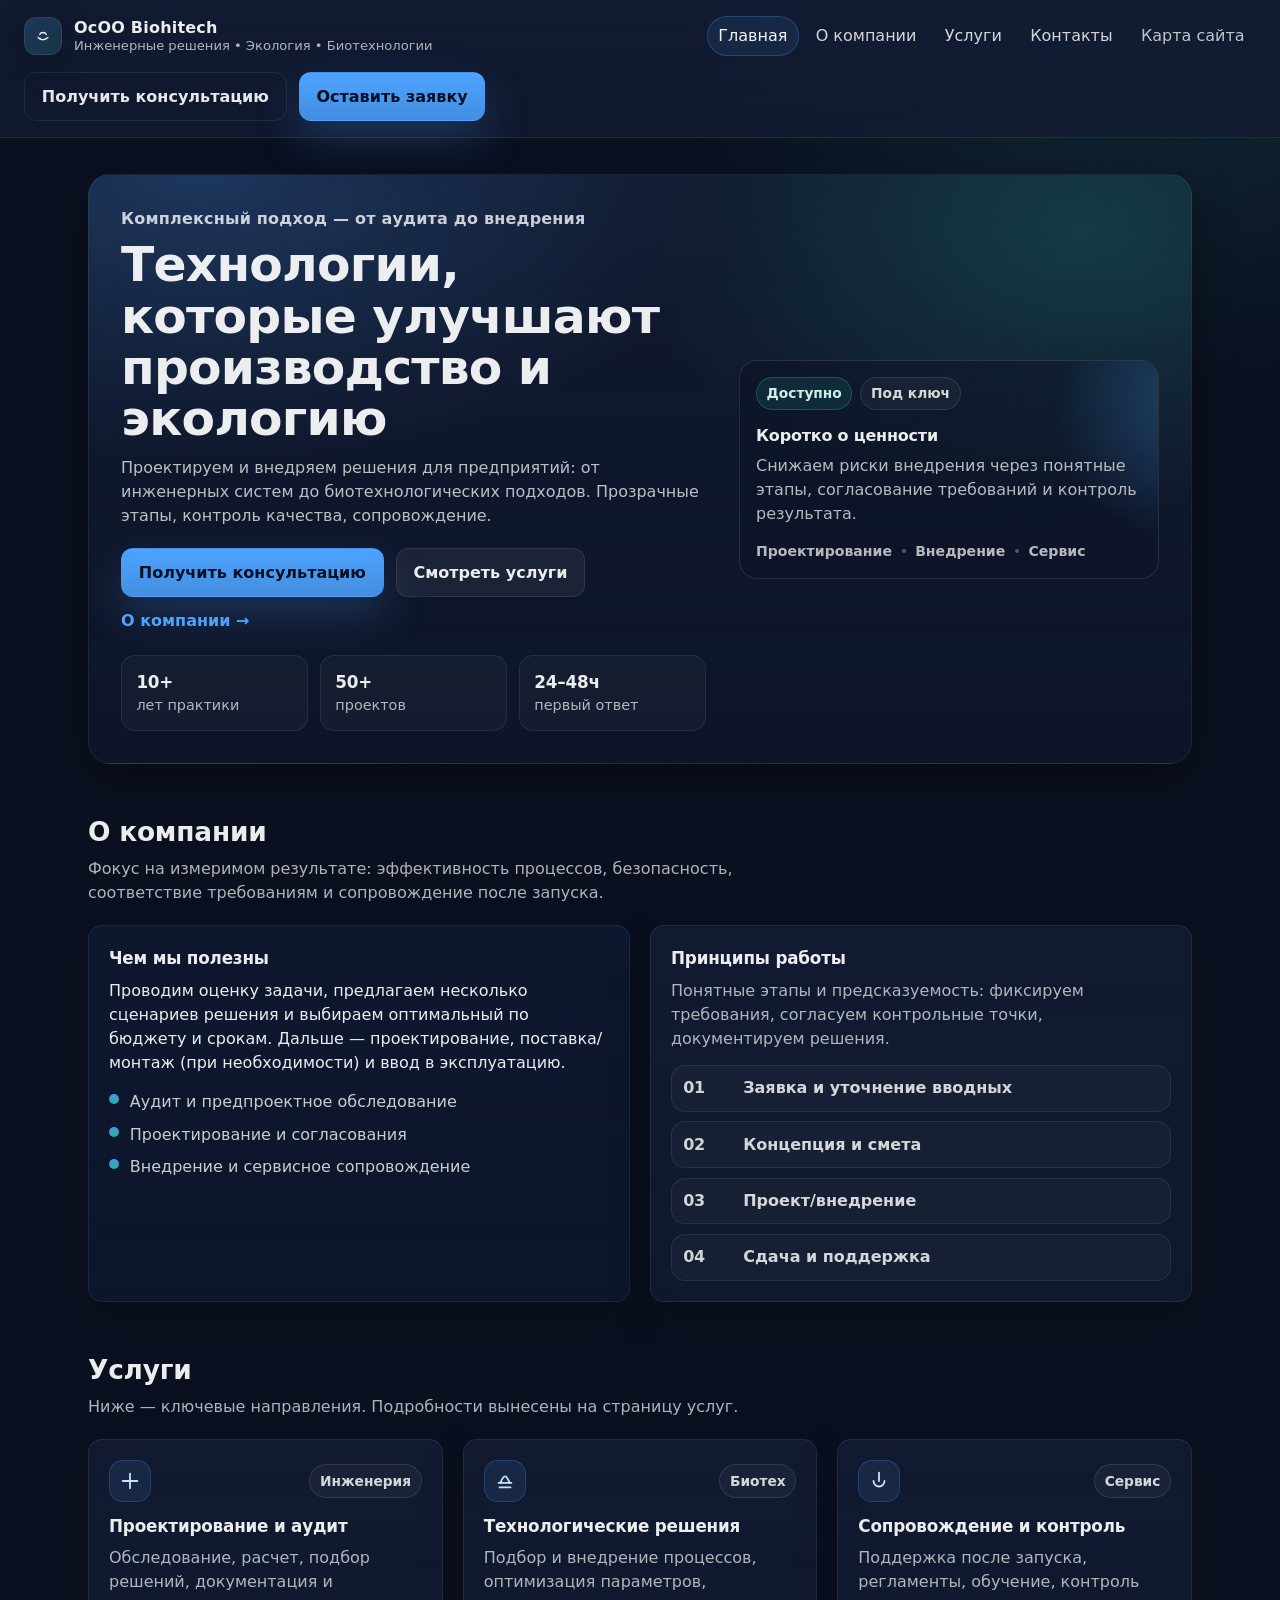
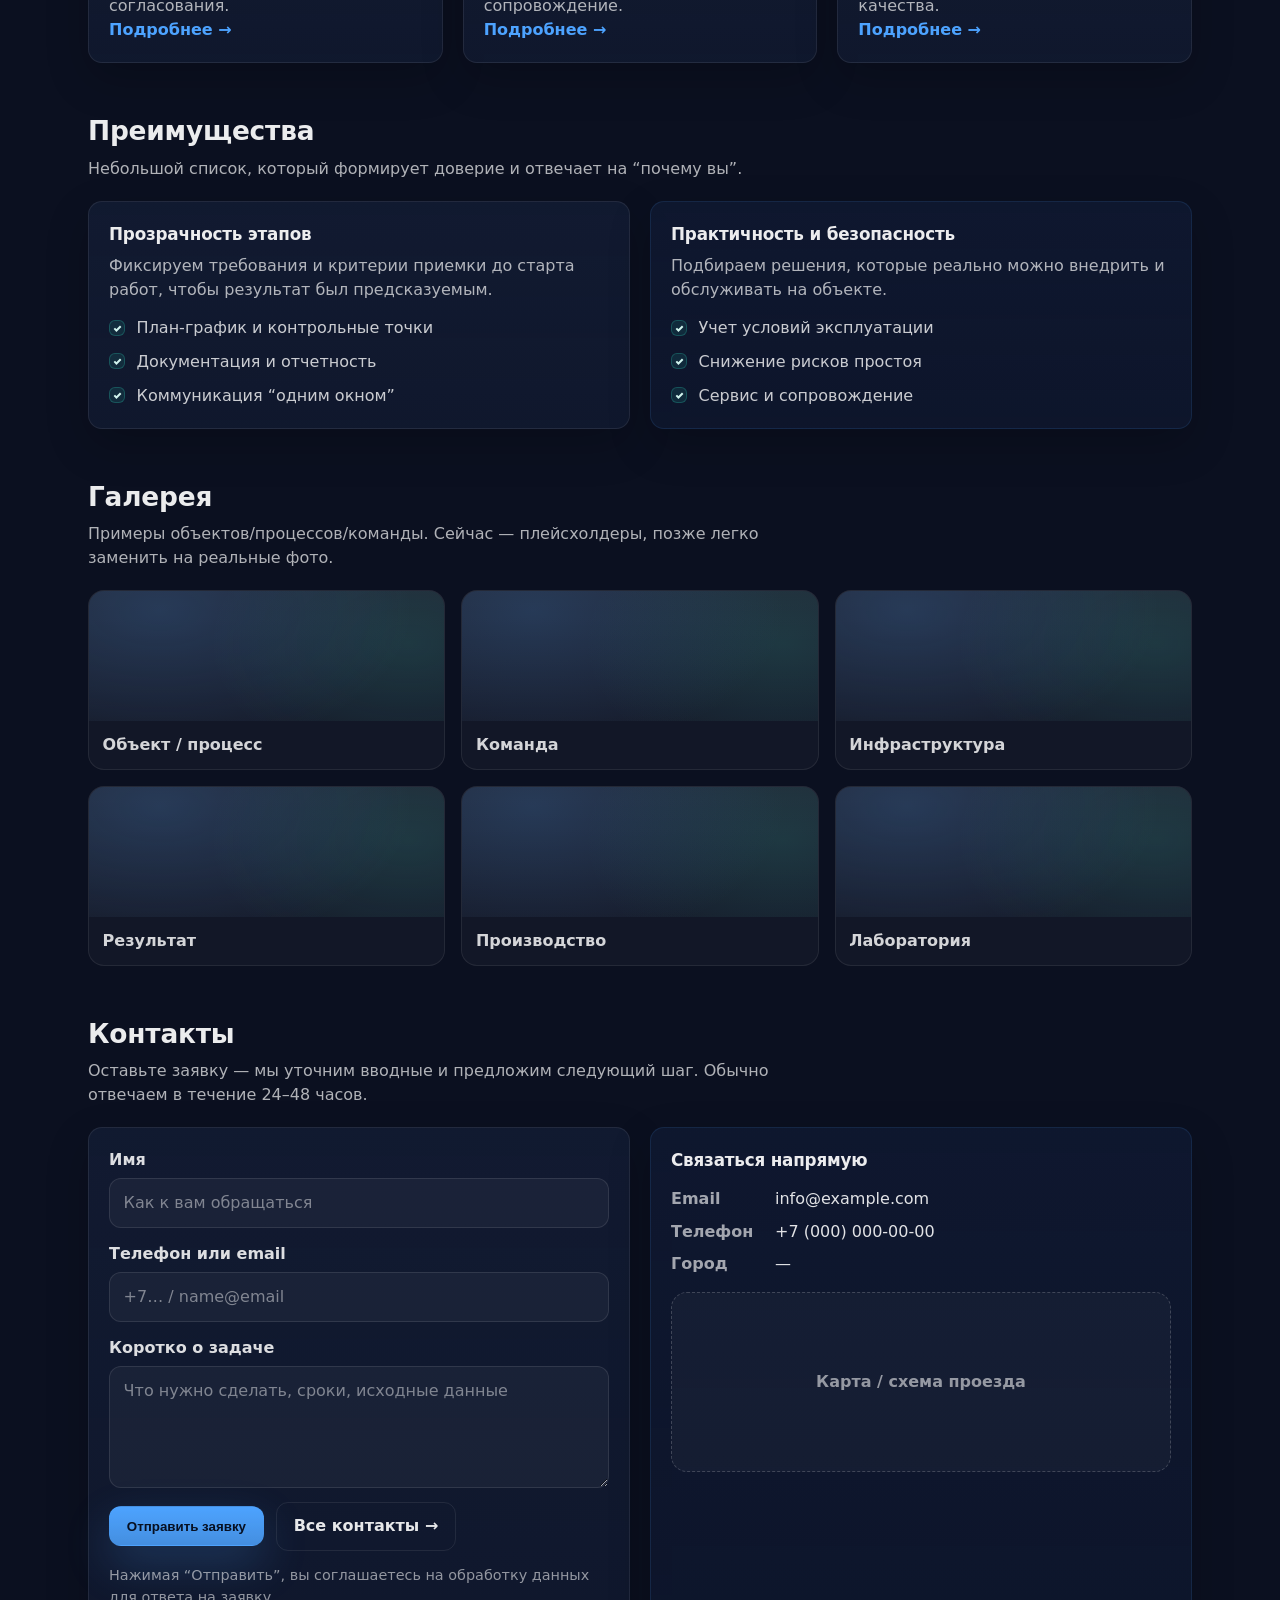
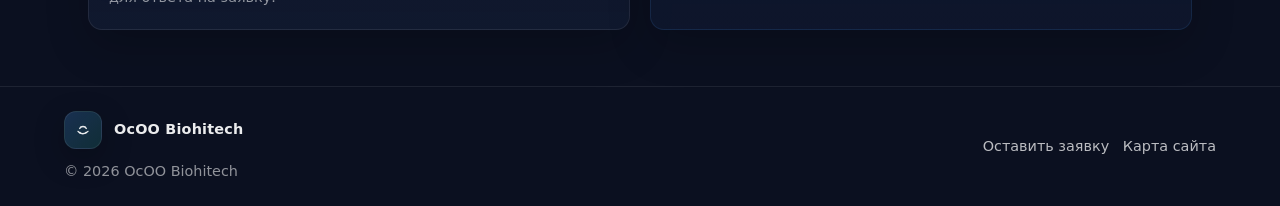
==== index.html @ 9ce05af9 "first commit" ====
<!DOCTYPE html>
<html lang="ru">
<head>
  <meta charset="UTF-8">
  <meta name="viewport" content="width=device-width, initial-scale=1.0">
  <title>OcOO Biohitech — Главная</title>
  <link rel="stylesheet" href="styles.css">
</head>
<body>
  <header class="site-header">
    <div class="header-left">
      <a class="brand" href="index.html" aria-label="OcOO Biohitech — на главную">
        <span class="brand-mark" aria-hidden="true">
          <!-- Временная марка: замените на ваш файл Photo_2026-04-07_17-21-18.jpg при добавлении в проект -->
          <svg viewBox="0 0 40 40" fill="none" xmlns="http://www.w3.org/2000/svg">
            <path d="M20 3C11.163 3 4 10.163 4 19c0 7.373 4.98 13.58 11.77 15.448.86.237 1.173-.373 1.173-.83 0-.41-.016-1.496-.025-2.937-4.79 1.04-5.8-2.308-5.8-2.308-.783-1.99-1.914-2.52-1.914-2.52-1.565-1.071.118-1.05.118-1.05 1.73.122 2.64 1.777 2.64 1.777 1.538 2.635 4.035 1.874 5.02 1.433.155-1.114.602-1.875 1.095-2.306-3.823-.436-7.843-1.911-7.843-8.51 0-1.881.672-3.42 1.776-4.624-.178-.437-.77-2.194.168-4.574 0 0 1.448-.464 4.743 1.768A16.46 16.46 0 0 1 20 10.314c1.47.007 2.95.198 4.33.582 3.293-2.232 4.738-1.768 4.738-1.768.94 2.38.348 4.137.17 4.574 1.106 1.205 1.774 2.743 1.774 4.624 0 6.615-4.026 8.07-7.86 8.497.62.535 1.173 1.59 1.173 3.205 0 2.314-.021 4.18-.021 4.75 0 .46.309 1.075 1.183.828C31.025 32.573 36 26.37 36 19c0-8.837-7.163-16-16-16Z" opacity=".0"/>
            <path d="M11 22.5c3.8 5.7 13 5.7 18 0" stroke="currentColor" stroke-width="2.5" stroke-linecap="round"/>
            <path d="M14 17.2c.9-2.3 2.9-3.6 6-3.6s5.1 1.3 6 3.6" stroke="currentColor" stroke-width="2.5" stroke-linecap="round"/>
            <circle cx="14.5" cy="24.5" r="1.5" fill="currentColor"/>
            <circle cx="25.5" cy="24.5" r="1.5" fill="currentColor"/>
          </svg>
        </span>
        <span class="brand-text">
          <span class="brand-name">OcOO Biohitech</span>
          <span class="brand-tagline">Инженерные решения • Экология • Биотехнологии</span>
        </span>
      </a>
    </div>

    <nav class="nav" aria-label="Основное меню">
      <a href="index.html" aria-current="page">Главная</a>
      <a href="about.html">О компании</a>
      <a href="services.html">Услуги</a>
      <a href="contacts.html">Контакты</a>
      <a href="sitemap.html" class="nav-sitemap">Карта сайта</a>
    </nav>

    <div class="header-cta">
      <a class="btn btn--ghost" href="#contacts">Получить консультацию</a>
      <a class="btn btn--primary" href="#contacts">Оставить заявку</a>
    </div>
  </header>

  <main class="main">
    <section class="hero" aria-labelledby="hero-title">
      <div class="hero-inner">
        <div class="hero-copy">
          <p class="eyebrow">Комплексный подход — от аудита до внедрения</p>
          <h1 id="hero-title">Технологии, которые улучшают производство и экологию</h1>
          <p class="hero-lead">Проектируем и внедряем решения для предприятий: от инженерных систем до биотехнологических подходов. Прозрачные этапы, контроль качества, сопровождение.</p>

          <div class="hero-actions">
            <a class="btn btn--primary" href="#contacts">Получить консультацию</a>
            <a class="btn btn--secondary" href="#services">Смотреть услуги</a>
            <a class="btn btn--link" href="about.html">О компании →</a>
          </div>

          <div class="hero-metrics" role="list">
            <div class="metric" role="listitem">
              <div class="metric-value">10+</div>
              <div class="metric-label">лет практики</div>
            </div>
            <div class="metric" role="listitem">
              <div class="metric-value">50+</div>
              <div class="metric-label">проектов</div>
            </div>
            <div class="metric" role="listitem">
              <div class="metric-value">24–48ч</div>
              <div class="metric-label">первый ответ</div>
            </div>
          </div>
        </div>

        <div class="hero-visual" aria-hidden="true">
          <div class="hero-card">
            <div class="hero-card-top">
              <span class="chip chip--ok">Доступно</span>
              <span class="chip">Под ключ</span>
            </div>
            <div class="hero-card-body">
              <div class="hero-visual-title">Коротко о ценности</div>
              <div class="hero-visual-text">Снижаем риски внедрения через понятные этапы, согласование требований и контроль результата.</div>
            </div>
            <div class="hero-card-bottom">
              <span class="mini">Проектирование</span>
              <span class="dot" aria-hidden="true"></span>
              <span class="mini">Внедрение</span>
              <span class="dot" aria-hidden="true"></span>
              <span class="mini">Сервис</span>
            </div>
          </div>
        </div>
      </div>
    </section>

    <section class="section" id="about" aria-labelledby="about-title">
      <div class="section-head">
        <h2 id="about-title">О компании</h2>
        <p>Фокус на измеримом результате: эффективность процессов, безопасность, соответствие требованиям и сопровождение после запуска.</p>
      </div>

      <div class="grid two">
        <div class="card card--soft">
          <h3>Чем мы полезны</h3>
          <p>Проводим оценку задачи, предлагаем несколько сценариев решения и выбираем оптимальный по бюджету и срокам. Дальше — проектирование, поставка/монтаж (при необходимости) и ввод в эксплуатацию.</p>
          <div class="list">
            <div class="list-item"><span class="bullet" aria-hidden="true"></span><span>Аудит и предпроектное обследование</span></div>
            <div class="list-item"><span class="bullet" aria-hidden="true"></span><span>Проектирование и согласования</span></div>
            <div class="list-item"><span class="bullet" aria-hidden="true"></span><span>Внедрение и сервисное сопровождение</span></div>
          </div>
        </div>

        <div class="card">
          <h3>Принципы работы</h3>
          <p class="muted">Понятные этапы и предсказуемость: фиксируем требования, согласуем контрольные точки, документируем решения.</p>
          <div class="steps" role="list">
            <div class="step" role="listitem"><span class="step-n">01</span><span class="step-t">Заявка и уточнение вводных</span></div>
            <div class="step" role="listitem"><span class="step-n">02</span><span class="step-t">Концепция и смета</span></div>
            <div class="step" role="listitem"><span class="step-n">03</span><span class="step-t">Проект/внедрение</span></div>
            <div class="step" role="listitem"><span class="step-n">04</span><span class="step-t">Сдача и поддержка</span></div>
          </div>
        </div>
      </div>
    </section>

    <section class="section" id="services" aria-labelledby="services-title">
      <div class="section-head">
        <h2 id="services-title">Услуги</h2>
        <p>Ниже — ключевые направления. Подробности вынесены на страницу услуг.</p>
      </div>

      <div class="grid three">
        <article class="card service-card">
          <div class="service-top">
            <span class="icon-badge" aria-hidden="true">
              <svg viewBox="0 0 24 24" fill="none" xmlns="http://www.w3.org/2000/svg">
                <path d="M4 12h16" stroke="currentColor" stroke-width="2" stroke-linecap="round"/>
                <path d="M12 4v16" stroke="currentColor" stroke-width="2" stroke-linecap="round"/>
              </svg>
            </span>
            <span class="tag">Инженерия</span>
          </div>
          <h3>Проектирование и аудит</h3>
          <p class="muted">Обследование, расчет, подбор решений, документация и согласования.</p>
          <a class="btn btn--link" href="services.html">Подробнее →</a>
        </article>

        <article class="card service-card">
          <div class="service-top">
            <span class="icon-badge" aria-hidden="true">
              <svg viewBox="0 0 24 24" fill="none" xmlns="http://www.w3.org/2000/svg">
                <path d="M7 14c2-5 3-7 5-7s3 2 5 7" stroke="currentColor" stroke-width="2" stroke-linecap="round"/>
                <path d="M5 14h14" stroke="currentColor" stroke-width="2" stroke-linecap="round"/>
                <path d="M6 19h12" stroke="currentColor" stroke-width="2" stroke-linecap="round"/>
              </svg>
            </span>
            <span class="tag">Биотех</span>
          </div>
          <h3>Технологические решения</h3>
          <p class="muted">Подбор и внедрение процессов, оптимизация параметров, сопровождение.</p>
          <a class="btn btn--link" href="services.html">Подробнее →</a>
        </article>

        <article class="card service-card">
          <div class="service-top">
            <span class="icon-badge" aria-hidden="true">
              <svg viewBox="0 0 24 24" fill="none" xmlns="http://www.w3.org/2000/svg">
                <path d="M6 12a6 6 0 1 0 12 0" stroke="currentColor" stroke-width="2" stroke-linecap="round"/>
                <path d="M12 3v9" stroke="currentColor" stroke-width="2" stroke-linecap="round"/>
              </svg>
            </span>
            <span class="tag">Сервис</span>
          </div>
          <h3>Сопровождение и контроль</h3>
          <p class="muted">Поддержка после запуска, регламенты, обучение, контроль качества.</p>
          <a class="btn btn--link" href="services.html">Подробнее →</a>
        </article>
      </div>
    </section>

    <section class="section" id="advantages" aria-labelledby="advantages-title">
      <div class="section-head">
        <h2 id="advantages-title">Преимущества</h2>
        <p>Небольшой список, который формирует доверие и отвечает на “почему вы”.</p>
      </div>

      <div class="grid two">
        <div class="card">
          <h3>Прозрачность этапов</h3>
          <p class="muted">Фиксируем требования и критерии приемки до старта работ, чтобы результат был предсказуемым.</p>
          <div class="adv-list">
            <div class="adv"><span class="check" aria-hidden="true"></span><span>План-график и контрольные точки</span></div>
            <div class="adv"><span class="check" aria-hidden="true"></span><span>Документация и отчетность</span></div>
            <div class="adv"><span class="check" aria-hidden="true"></span><span>Коммуникация “одним окном”</span></div>
          </div>
        </div>

        <div class="card card--soft">
          <h3>Практичность и безопасность</h3>
          <p class="muted">Подбираем решения, которые реально можно внедрить и обслуживать на объекте.</p>
          <div class="adv-list">
            <div class="adv"><span class="check" aria-hidden="true"></span><span>Учет условий эксплуатации</span></div>
            <div class="adv"><span class="check" aria-hidden="true"></span><span>Снижение рисков простоя</span></div>
            <div class="adv"><span class="check" aria-hidden="true"></span><span>Сервис и сопровождение</span></div>
          </div>
        </div>
      </div>
    </section>

    <section class="section" id="gallery" aria-labelledby="gallery-title">
      <div class="section-head">
        <h2 id="gallery-title">Галерея</h2>
        <p>Примеры объектов/процессов/команды. Сейчас — плейсхолдеры, позже легко заменить на реальные фото.</p>
      </div>

      <div class="gallery" role="list">
        <a class="gallery-item" role="listitem" href="#" aria-label="Фото 1 (пример)">
          <span class="gallery-ph" aria-hidden="true"></span>
          <span class="gallery-cap">Объект / процесс</span>
        </a>
        <a class="gallery-item" role="listitem" href="#" aria-label="Фото 2 (пример)">
          <span class="gallery-ph" aria-hidden="true"></span>
          <span class="gallery-cap">Команда</span>
        </a>
        <a class="gallery-item" role="listitem" href="#" aria-label="Фото 3 (пример)">
          <span class="gallery-ph" aria-hidden="true"></span>
          <span class="gallery-cap">Инфраструктура</span>
        </a>
        <a class="gallery-item" role="listitem" href="#" aria-label="Фото 4 (пример)">
          <span class="gallery-ph" aria-hidden="true"></span>
          <span class="gallery-cap">Результат</span>
        </a>
        <a class="gallery-item" role="listitem" href="#" aria-label="Фото 5 (пример)">
          <span class="gallery-ph" aria-hidden="true"></span>
          <span class="gallery-cap">Производство</span>
        </a>
        <a class="gallery-item" role="listitem" href="#" aria-label="Фото 6 (пример)">
          <span class="gallery-ph" aria-hidden="true"></span>
          <span class="gallery-cap">Лаборатория</span>
        </a>
      </div>
    </section>

    <section class="section section--contact" id="contacts" aria-labelledby="contacts-title">
      <div class="section-head">
        <h2 id="contacts-title">Контакты</h2>
        <p>Оставьте заявку — мы уточним вводные и предложим следующий шаг. Обычно отвечаем в течение 24–48 часов.</p>
      </div>

      <div class="grid two">
        <form class="card form" action="#" method="post">
          <div class="field">
            <label for="name">Имя</label>
            <input id="name" name="name" type="text" autocomplete="name" placeholder="Как к вам обращаться" required>
          </div>
          <div class="field">
            <label for="contact">Телефон или email</label>
            <input id="contact" name="contact" type="text" autocomplete="email" placeholder="+7… / name@email" required>
          </div>
          <div class="field">
            <label for="msg">Коротко о задаче</label>
            <textarea id="msg" name="msg" rows="4" placeholder="Что нужно сделать, сроки, исходные данные"></textarea>
          </div>
          <div class="form-actions">
            <button class="btn btn--primary" type="submit">Отправить заявку</button>
            <a class="btn btn--ghost" href="contacts.html">Все контакты →</a>
          </div>
          <p class="form-note">Нажимая “Отправить”, вы соглашаетесь на обработку данных для ответа на заявку.</p>
        </form>

        <div class="card card--soft contact-card">
          <h3>Связаться напрямую</h3>
          <div class="contact-lines">
            <div class="contact-line"><span class="contact-k">Email</span><a class="contact-v" href="mailto:info@example.com">info@example.com</a></div>
            <div class="contact-line"><span class="contact-k">Телефон</span><a class="contact-v" href="tel:+70000000000">+7 (000) 000‑00‑00</a></div>
            <div class="contact-line"><span class="contact-k">Город</span><span class="contact-v">—</span></div>
          </div>
          <div class="map-ph" aria-hidden="true">Карта / схема проезда</div>
        </div>
      </div>
    </section>
  </main>

  <footer class="site-footer">
    <div class="footer-inner">
      <div class="footer-left">
        <a class="brand brand--footer" href="index.html">
          <span class="brand-mark" aria-hidden="true">
            <svg viewBox="0 0 40 40" fill="none" xmlns="http://www.w3.org/2000/svg">
              <path d="M11 22.5c3.8 5.7 13 5.7 18 0" stroke="currentColor" stroke-width="2.5" stroke-linecap="round"/>
              <path d="M14 17.2c.9-2.3 2.9-3.6 6-3.6s5.1 1.3 6 3.6" stroke="currentColor" stroke-width="2.5" stroke-linecap="round"/>
              <circle cx="14.5" cy="24.5" r="1.5" fill="currentColor"/>
              <circle cx="25.5" cy="24.5" r="1.5" fill="currentColor"/>
            </svg>
          </span>
          <span class="brand-text">
            <span class="brand-name">OcOO Biohitech</span>
            <span class="brand-tagline">Инженерные решения • Экология • Биотехнологии</span>
          </span>
        </a>
        <p class="footer-note">© <span id="y">2026</span> OcOO Biohitech</p>
      </div>
      <div class="footer-right">
        <a href="#contacts">Оставить заявку</a>
        <a href="sitemap.html">Карта сайта</a>
      </div>
    </div>
  </footer>
  <script>
    document.getElementById('y').textContent = new Date().getFullYear();
  </script>
</body>
</html>
---- styles.css ----
/* =========================================
   OcOO Biohitech — Visual concept / UI kit
   - Palette: deep navy + cold surfaces
   - Accent: blue + mint highlight
   - Typography: modern neutral stack (Inter if installed)
   - UI: soft radiuses, subtle borders, glow focus
   ========================================= */
:root {
  --bg: #0b1020;
  --surface: #121b32;
  --surface-2: #0f1830;
  --border: rgba(255, 255, 255, 0.08);
  --border-strong: rgba(255, 255, 255, 0.14);

  --text: rgba(255, 255, 255, 0.92);
  --muted: rgba(255, 255, 255, 0.68);

  --accent: #4da3ff;
  --accent-hover: #6ab4ff;
  --accent-2: #2ee3c2;
  --danger: #ff5b6e;

  --shadow: 0 14px 40px rgba(0, 0, 0, 0.35);
  --radius: 14px;
  --radius-sm: 10px;
  --ring: 0 0 0 4px rgba(77, 163, 255, 0.25);

  --container: 72rem;
  --gap: 1.25rem;

  --font: "Inter", system-ui, -apple-system, "Segoe UI", Roboto, Arial, sans-serif;
}

*,
*::before,
*::after {
  box-sizing: border-box;
}

body {
  margin: 0;
  min-height: 100vh;
  font-family: var(--font);
  background:
    radial-gradient(1200px 800px at 20% -20%, rgba(77, 163, 255, 0.18), transparent 60%),
    radial-gradient(900px 700px at 90% 0%, rgba(46, 227, 194, 0.12), transparent 55%),
    var(--bg);
  color: var(--text);
  line-height: 1.5;
}

a {
  color: var(--accent);
  text-decoration: none;
}

a:hover {
  color: var(--accent-hover);
}

.muted { color: var(--muted); }

/* Focus */
.btn:focus-visible,
input:focus-visible,
textarea:focus-visible,
select:focus-visible {
  outline: none;
  box-shadow: var(--ring);
}

.site-header {
  display: flex;
  flex-wrap: wrap;
  align-items: center;
  justify-content: space-between;
  gap: 1rem;
  padding: 1rem 1.5rem;
  border-bottom: 1px solid var(--border);
  background: linear-gradient(180deg, rgba(18, 27, 50, 0.92), rgba(18, 27, 50, 0.75));
  backdrop-filter: blur(10px);
  position: sticky;
  top: 0;
  z-index: 20;
}

/* Header branding */
.header-left { display: flex; align-items: center; gap: 1rem; min-width: 220px; }
.header-cta { display: flex; flex-wrap: wrap; align-items: center; gap: 0.75rem; }

.brand {
  display: inline-flex;
  align-items: center;
  gap: 0.75rem;
  color: var(--text);
  min-width: 220px;
}
.brand:hover { color: var(--text); }

.brand-mark {
  width: 38px;
  height: 38px;
  border-radius: 12px;
  display: grid;
  place-items: center;
  background: linear-gradient(135deg, rgba(77, 163, 255, 0.22), rgba(46, 227, 194, 0.14));
  border: 1px solid var(--border);
  box-shadow: 0 10px 30px rgba(0, 0, 0, 0.25);
  color: rgba(255, 255, 255, 0.9);
}
.brand-mark svg { width: 22px; height: 22px; display: block; }

.brand-text { display: grid; line-height: 1.1; }
.brand-name { font-weight: 760; letter-spacing: 0.2px; }
.brand-tagline { margin-top: 2px; font-size: 0.82rem; color: var(--muted); }
.brand--footer .brand-tagline { display: none; }

.nav {
  display: flex;
  flex-wrap: wrap;
  gap: 0.35rem;
  align-items: center;
}

.nav a {
  color: rgba(255, 255, 255, 0.82);
  padding: 0.45rem 0.65rem;
  border-radius: 999px;
  border: 1px solid transparent;
}

.nav a:hover {
  color: rgba(255, 255, 255, 0.95);
  border-color: var(--border);
  background: rgba(255, 255, 255, 0.04);
}

.nav a[aria-current="page"] {
  color: rgba(255, 255, 255, 0.95);
  border-color: rgba(77, 163, 255, 0.25);
  background: rgba(77, 163, 255, 0.10);
}

.nav-sitemap {
  opacity: 0.9;
}

.main {
  max-width: var(--container);
  margin: 0 auto;
  padding: 2.25rem 1.5rem 3.5rem;
}

/* Buttons (UI-kit) */
.btn {
  display: inline-flex;
  align-items: center;
  justify-content: center;
  gap: 0.5rem;
  padding: 0.72rem 1.05rem;
  border-radius: 12px;
  font-weight: 680;
  border: 1px solid transparent;
  transition: transform 0.15s ease, background 0.15s ease, border-color 0.15s ease, box-shadow 0.15s ease, color 0.15s ease;
  user-select: none;
  cursor: pointer;
}
.btn:active { transform: translateY(1px); }

.btn--primary {
  background: linear-gradient(180deg, rgba(77, 163, 255, 1), rgba(77, 163, 255, 0.85));
  color: #071022;
  box-shadow: 0 18px 45px rgba(77, 163, 255, 0.22);
}
.btn--primary:hover {
  background: linear-gradient(180deg, rgba(106, 180, 255, 1), rgba(106, 180, 255, 0.86));
  color: #071022;
}

.btn--secondary {
  background: rgba(255, 255, 255, 0.06);
  border-color: var(--border);
  color: rgba(255, 255, 255, 0.92);
}
.btn--secondary:hover {
  background: rgba(255, 255, 255, 0.09);
  border-color: var(--border-strong);
  color: rgba(255, 255, 255, 0.95);
}

.btn--ghost {
  background: transparent;
  border-color: var(--border);
  color: rgba(255, 255, 255, 0.9);
}
.btn--ghost:hover {
  background: rgba(255, 255, 255, 0.06);
  border-color: var(--border-strong);
  color: rgba(255, 255, 255, 0.95);
}

.btn--link {
  padding: 0;
  border: none;
  background: transparent;
  border-radius: 0;
  color: var(--accent);
  font-weight: 680;
}
.btn--link:hover { color: var(--accent-hover); }

/* Layout helpers */
.grid { display: grid; gap: var(--gap); }
.grid.two { grid-template-columns: repeat(2, minmax(0, 1fr)); }
.grid.three { grid-template-columns: repeat(3, minmax(0, 1fr)); }

/* Sections */
.section { margin-top: 3rem; }
.section-head {
  display: grid;
  gap: 0.35rem;
  margin-bottom: 1.25rem;
  max-width: 68ch;
}
.section-head h2 {
  margin: 0;
  font-size: clamp(1.25rem, 2.2vw, 1.65rem);
  letter-spacing: -0.2px;
}
.section-head p { margin: 0; color: var(--muted); }

/* Cards (UI-kit) */
.card {
  background: linear-gradient(180deg, rgba(18, 27, 50, 0.92), rgba(18, 27, 50, 0.75));
  border: 1px solid var(--border);
  border-radius: var(--radius);
  padding: 1.25rem;
  box-shadow: 0 16px 44px rgba(0, 0, 0, 0.20);
}
.card h3 { margin: 0 0 0.45rem; font-size: 1.05rem; letter-spacing: -0.2px; }
.card p { margin: 0; }

.card--soft {
  background: linear-gradient(180deg, rgba(15, 24, 48, 0.92), rgba(15, 24, 48, 0.72));
  border-color: rgba(77, 163, 255, 0.12);
}

/* Hero */
.hero {
  border: 1px solid rgba(255, 255, 255, 0.06);
  border-radius: 22px;
  padding: clamp(1.25rem, 3.4vw, 2rem);
  background:
    radial-gradient(900px 480px at 10% 0%, rgba(77, 163, 255, 0.22), transparent 60%),
    radial-gradient(820px 520px at 90% 10%, rgba(46, 227, 194, 0.16), transparent 55%),
    linear-gradient(180deg, rgba(18, 27, 50, 0.80), rgba(18, 27, 50, 0.50));
  box-shadow: var(--shadow);
}

.hero-inner {
  display: grid;
  grid-template-columns: 1.25fr 0.9fr;
  gap: clamp(1.25rem, 3vw, 2rem);
  align-items: center;
}

.eyebrow {
  margin: 0 0 0.5rem;
  color: rgba(255, 255, 255, 0.78);
  font-weight: 650;
  letter-spacing: 0.2px;
}

.hero h1 {
  margin: 0 0 0.75rem;
  font-size: clamp(1.9rem, 4.4vw, 3.05rem);
  letter-spacing: -0.8px;
  line-height: 1.05;
}

.hero-lead {
  margin: 0;
  color: rgba(255, 255, 255, 0.72);
  max-width: 62ch;
}

.hero-actions {
  display: flex;
  flex-wrap: wrap;
  gap: 0.75rem;
  margin-top: 1.25rem;
  align-items: center;
}

.hero-metrics {
  display: grid;
  grid-template-columns: repeat(3, minmax(0, 1fr));
  gap: 0.75rem;
  margin-top: 1.35rem;
}

.metric {
  border: 1px solid rgba(255, 255, 255, 0.08);
  background: rgba(255, 255, 255, 0.03);
  border-radius: 14px;
  padding: 0.85rem 0.9rem;
}

.metric-value { font-weight: 800; font-size: 1.05rem; letter-spacing: -0.2px; }
.metric-label { color: rgba(255, 255, 255, 0.68); font-size: 0.9rem; }

.hero-visual { display: grid; justify-items: end; }
.hero-card {
  width: min(420px, 100%);
  background: linear-gradient(180deg, rgba(11, 16, 32, 0.45), rgba(11, 16, 32, 0.20));
  border: 1px solid rgba(255, 255, 255, 0.10);
  border-radius: 18px;
  padding: 1rem;
  position: relative;
  overflow: hidden;
}
.hero-card::before {
  content: "";
  position: absolute;
  inset: -40% -40% auto auto;
  width: 320px;
  height: 320px;
  background: radial-gradient(circle at center, rgba(77, 163, 255, 0.30), transparent 65%);
  transform: translate(10%, -10%);
  filter: blur(2px);
  pointer-events: none;
}
.hero-card-top { display: flex; gap: 0.5rem; position: relative; }
.hero-card-body { margin-top: 0.85rem; position: relative; }
.hero-visual-title { font-weight: 760; letter-spacing: -0.2px; }
.hero-visual-text { margin-top: 0.35rem; color: rgba(255, 255, 255, 0.70); }
.hero-card-bottom {
  margin-top: 0.95rem;
  display: flex;
  gap: 0.6rem;
  align-items: center;
  color: rgba(255, 255, 255, 0.60);
  font-size: 0.88rem;
  position: relative;
}
.mini { color: rgba(255, 255, 255, 0.70); font-weight: 650; }
.dot { width: 4px; height: 4px; border-radius: 999px; background: rgba(255, 255, 255, 0.30); }

/* Chips / Tags */
.chip, .tag {
  display: inline-flex;
  align-items: center;
  gap: 0.4rem;
  padding: 0.35rem 0.6rem;
  border-radius: 999px;
  border: 1px solid rgba(255, 255, 255, 0.10);
  background: rgba(255, 255, 255, 0.04);
  color: rgba(255, 255, 255, 0.82);
  font-weight: 650;
  font-size: 0.86rem;
}
.chip--ok {
  border-color: rgba(46, 227, 194, 0.24);
  background: rgba(46, 227, 194, 0.10);
  color: rgba(220, 255, 248, 0.92);
}

/* Lists / steps */
.list { margin-top: 0.95rem; display: grid; gap: 0.55rem; }
.list-item { display: grid; grid-template-columns: 12px 1fr; gap: 0.55rem; align-items: start; color: rgba(255, 255, 255, 0.78); }
.bullet { width: 10px; height: 10px; border-radius: 6px; margin-top: 0.25rem; background: linear-gradient(180deg, rgba(77, 163, 255, 0.9), rgba(46, 227, 194, 0.75)); }

.steps { margin-top: 0.9rem; display: grid; gap: 0.6rem; }
.step { display: grid; grid-template-columns: 48px 1fr; gap: 0.75rem; align-items: center; padding: 0.65rem 0.7rem; border-radius: 14px; border: 1px solid rgba(255, 255, 255, 0.08); background: rgba(255, 255, 255, 0.03); }
.step-n { font-weight: 850; letter-spacing: -0.3px; color: rgba(255, 255, 255, 0.8); }
.step-t { color: rgba(255, 255, 255, 0.82); font-weight: 620; }

/* Service cards */
.service-top { display: flex; align-items: center; justify-content: space-between; gap: 0.75rem; margin-bottom: 0.75rem; }
.icon-badge {
  width: 42px;
  height: 42px;
  border-radius: 14px;
  display: grid;
  place-items: center;
  background: rgba(77, 163, 255, 0.10);
  border: 1px solid rgba(77, 163, 255, 0.22);
  color: rgba(210, 235, 255, 0.95);
}
.icon-badge svg { width: 22px; height: 22px; }

/* Advantages */
.adv-list { margin-top: 0.9rem; display: grid; gap: 0.6rem; }
.adv { display: grid; grid-template-columns: 18px 1fr; gap: 0.6rem; align-items: start; color: rgba(255, 255, 255, 0.78); }
.check {
  width: 16px;
  height: 16px;
  margin-top: 0.2rem;
  border-radius: 6px;
  border: 1px solid rgba(46, 227, 194, 0.22);
  background: rgba(46, 227, 194, 0.10);
  position: relative;
}
.check::after {
  content: "";
  position: absolute;
  width: 7px;
  height: 4px;
  border-left: 2px solid rgba(220, 255, 248, 0.95);
  border-bottom: 2px solid rgba(220, 255, 248, 0.95);
  transform: rotate(-45deg);
  left: 4px;
  top: 5px;
}

/* Gallery */
.gallery {
  display: grid;
  gap: 1rem;
  grid-template-columns: repeat(3, minmax(0, 1fr));
}
.gallery-item {
  border-radius: 16px;
  overflow: hidden;
  border: 1px solid rgba(255, 255, 255, 0.08);
  background: rgba(255, 255, 255, 0.03);
  display: grid;
  grid-template-rows: 1fr auto;
  min-height: 180px;
  transition: transform 0.15s ease, border-color 0.15s ease, background 0.15s ease;
  color: rgba(255, 255, 255, 0.90);
}
.gallery-item:hover {
  transform: translateY(-2px);
  border-color: rgba(77, 163, 255, 0.22);
  background: rgba(77, 163, 255, 0.06);
  color: rgba(255, 255, 255, 0.95);
}
.gallery-ph {
  background:
    radial-gradient(420px 240px at 20% 15%, rgba(77, 163, 255, 0.18), transparent 60%),
    radial-gradient(360px 240px at 90% 40%, rgba(46, 227, 194, 0.12), transparent 55%),
    linear-gradient(180deg, rgba(255, 255, 255, 0.06), rgba(255, 255, 255, 0.02));
}
.gallery-cap { padding: 0.75rem 0.85rem; font-weight: 650; color: rgba(255, 255, 255, 0.82); }

/* Forms */
.form { display: grid; gap: 0.9rem; }
.field { display: grid; gap: 0.35rem; }
.field label { font-weight: 650; color: rgba(255, 255, 255, 0.86); }
input, textarea, select {
  width: 100%;
  padding: 0.75rem 0.85rem;
  border-radius: 12px;
  border: 1px solid rgba(255, 255, 255, 0.10);
  background: rgba(255, 255, 255, 0.04);
  color: rgba(255, 255, 255, 0.92);
  font: inherit;
}
textarea { resize: vertical; min-height: 110px; }
input::placeholder, textarea::placeholder { color: rgba(255, 255, 255, 0.45); }
.form-actions { display: flex; flex-wrap: wrap; gap: 0.75rem; align-items: center; }
.form-note { margin: 0; color: rgba(255, 255, 255, 0.55); font-size: 0.9rem; }

.contact-lines { margin-top: 0.85rem; display: grid; gap: 0.55rem; }
.contact-line { display: grid; grid-template-columns: 92px 1fr; gap: 0.75rem; align-items: center; }
.contact-k { color: rgba(255, 255, 255, 0.62); font-weight: 650; }
.contact-v { color: rgba(255, 255, 255, 0.88); }

.map-ph {
  margin-top: 1rem;
  border-radius: 16px;
  border: 1px dashed rgba(255, 255, 255, 0.18);
  background: rgba(255, 255, 255, 0.03);
  min-height: 180px;
  display: grid;
  place-items: center;
  color: rgba(255, 255, 255, 0.55);
  font-weight: 650;
}

.site-footer {
  margin-top: auto;
  padding: 1.5rem;
  border-top: 1px solid var(--border);
  color: var(--muted);
  font-size: 0.9rem;
}

.footer-inner {
  max-width: var(--container);
  margin: 0 auto;
  display: flex;
  flex-wrap: wrap;
  gap: 1.25rem;
  justify-content: space-between;
  align-items: center;
}
.footer-left { display: grid; }
.footer-note { margin: 0.75rem 0 0; color: rgba(255, 255, 255, 0.55); }
.footer-right { display: flex; flex-wrap: wrap; gap: 0.85rem; }
.footer-right a { color: rgba(255, 255, 255, 0.72); }
.footer-right a:hover { color: rgba(255, 255, 255, 0.9); }

.page-title {
  margin: 0 0 0.5rem;
  font-size: clamp(1.5rem, 3vw, 2rem);
}

.page-lead {
  color: var(--muted);
  margin: 0 0 2rem;
}

/* Sitemap cards */
.sitemap-grid {
  display: grid;
  grid-template-columns: repeat(auto-fill, minmax(260px, 1fr));
  gap: 1.25rem;
}

.sitemap-card {
  display: flex;
  flex-direction: column;
  padding: 1.35rem;
  background: linear-gradient(180deg, rgba(18, 27, 50, 0.92), rgba(18, 27, 50, 0.75));
  border: 1px solid var(--border);
  border-radius: 12px;
  transition: border-color 0.15s, transform 0.15s;
}

.sitemap-card:hover {
  border-color: rgba(77, 163, 255, 0.35);
  transform: translateY(-2px);
}

.sitemap-card h2 {
  margin: 0 0 0.5rem;
  font-size: 1.1rem;
}

.sitemap-card p {
  margin: 0 0 1rem;
  flex: 1;
  color: var(--muted);
  font-size: 0.95rem;
}

.sitemap-card .card-link {
  align-self: flex-start;
  font-weight: 600;
}

.simple-page h1 {
  margin-bottom: 1rem;
}

.simple-page p {
  color: var(--muted);
}

/* Responsive */
@media (max-width: 960px) {
  .hero-inner { grid-template-columns: 1fr; }
  .hero-visual { justify-items: start; }
  .grid.three { grid-template-columns: repeat(2, minmax(0, 1fr)); }
  .gallery { grid-template-columns: repeat(2, minmax(0, 1fr)); }
}

@media (max-width: 640px) {
  .site-header { padding: 0.85rem 1rem; }
  .main { padding: 1.25rem 1rem 2.75rem; }
  .grid.two, .grid.three { grid-template-columns: 1fr; }
  .hero-metrics { grid-template-columns: 1fr; }
  .gallery { grid-template-columns: 1fr; }
  .brand-tagline { display: none; }
  .header-cta { width: 100%; justify-content: flex-start; }
}
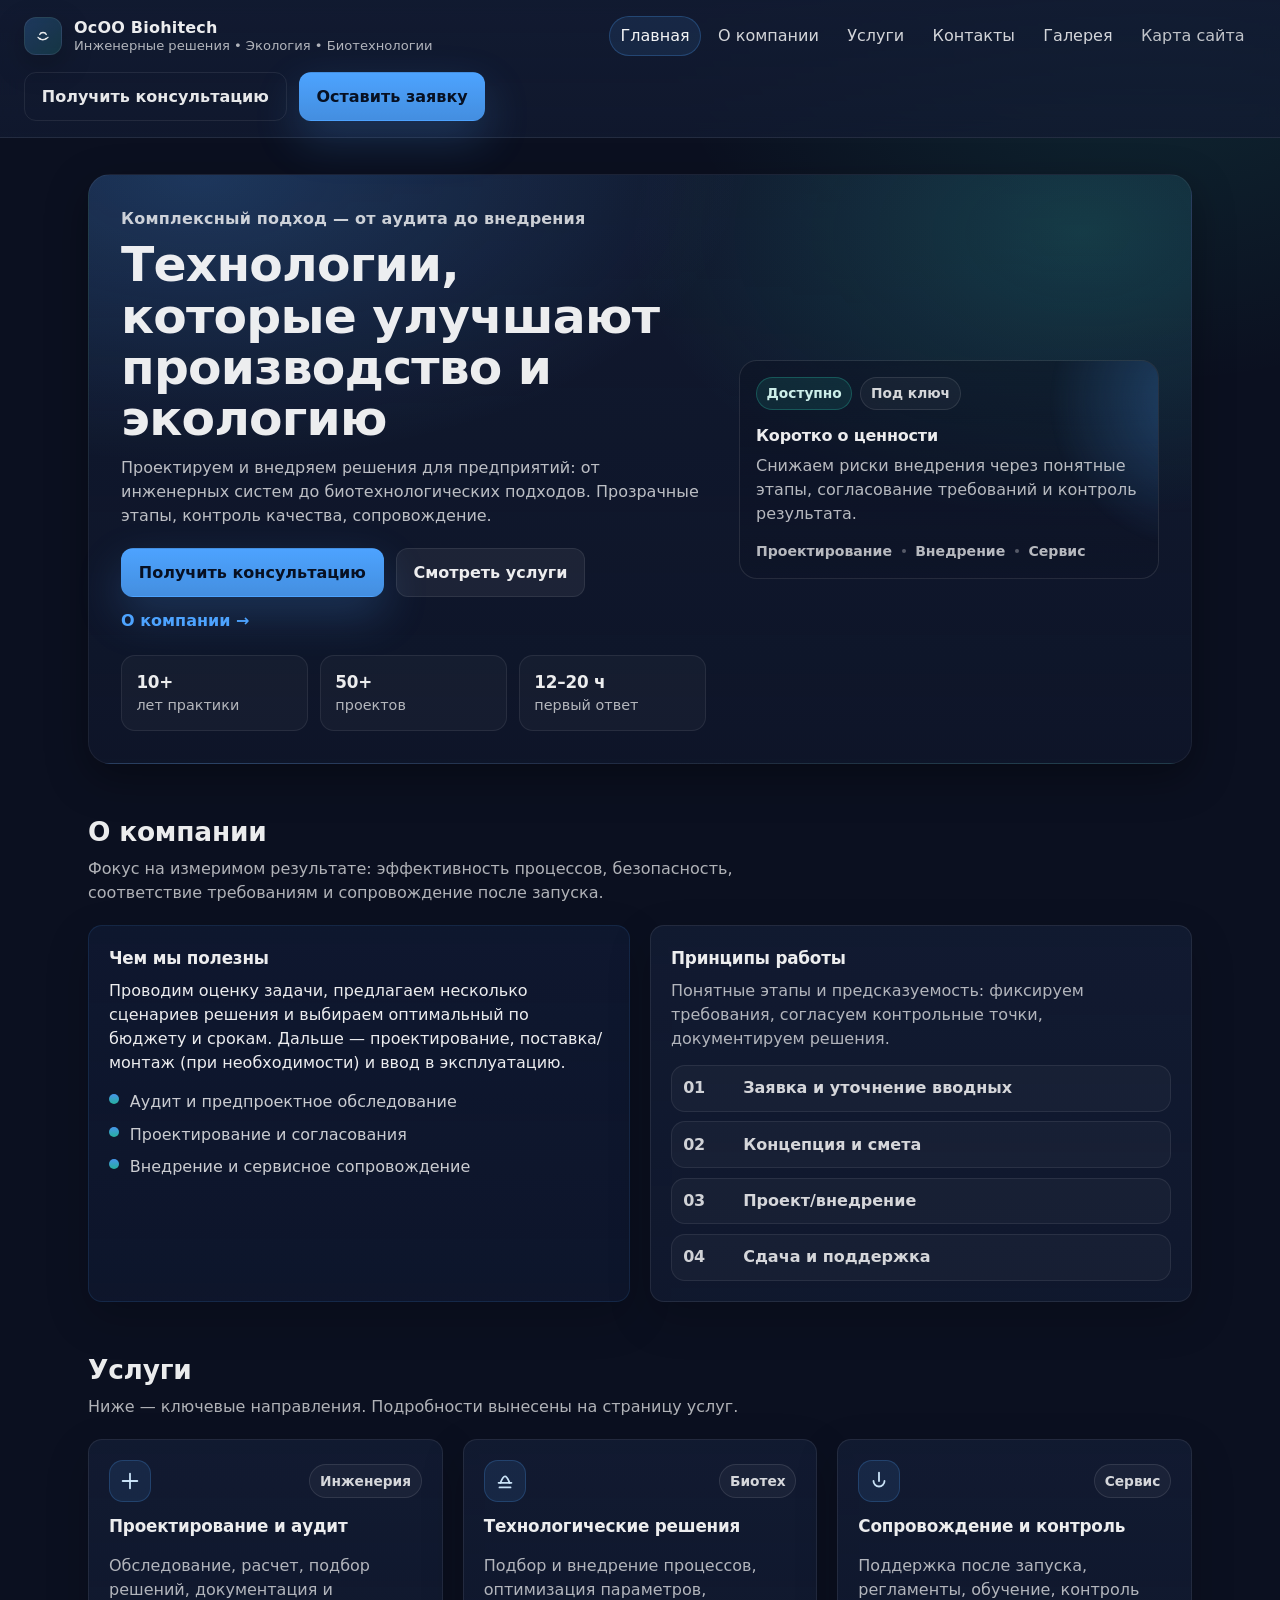
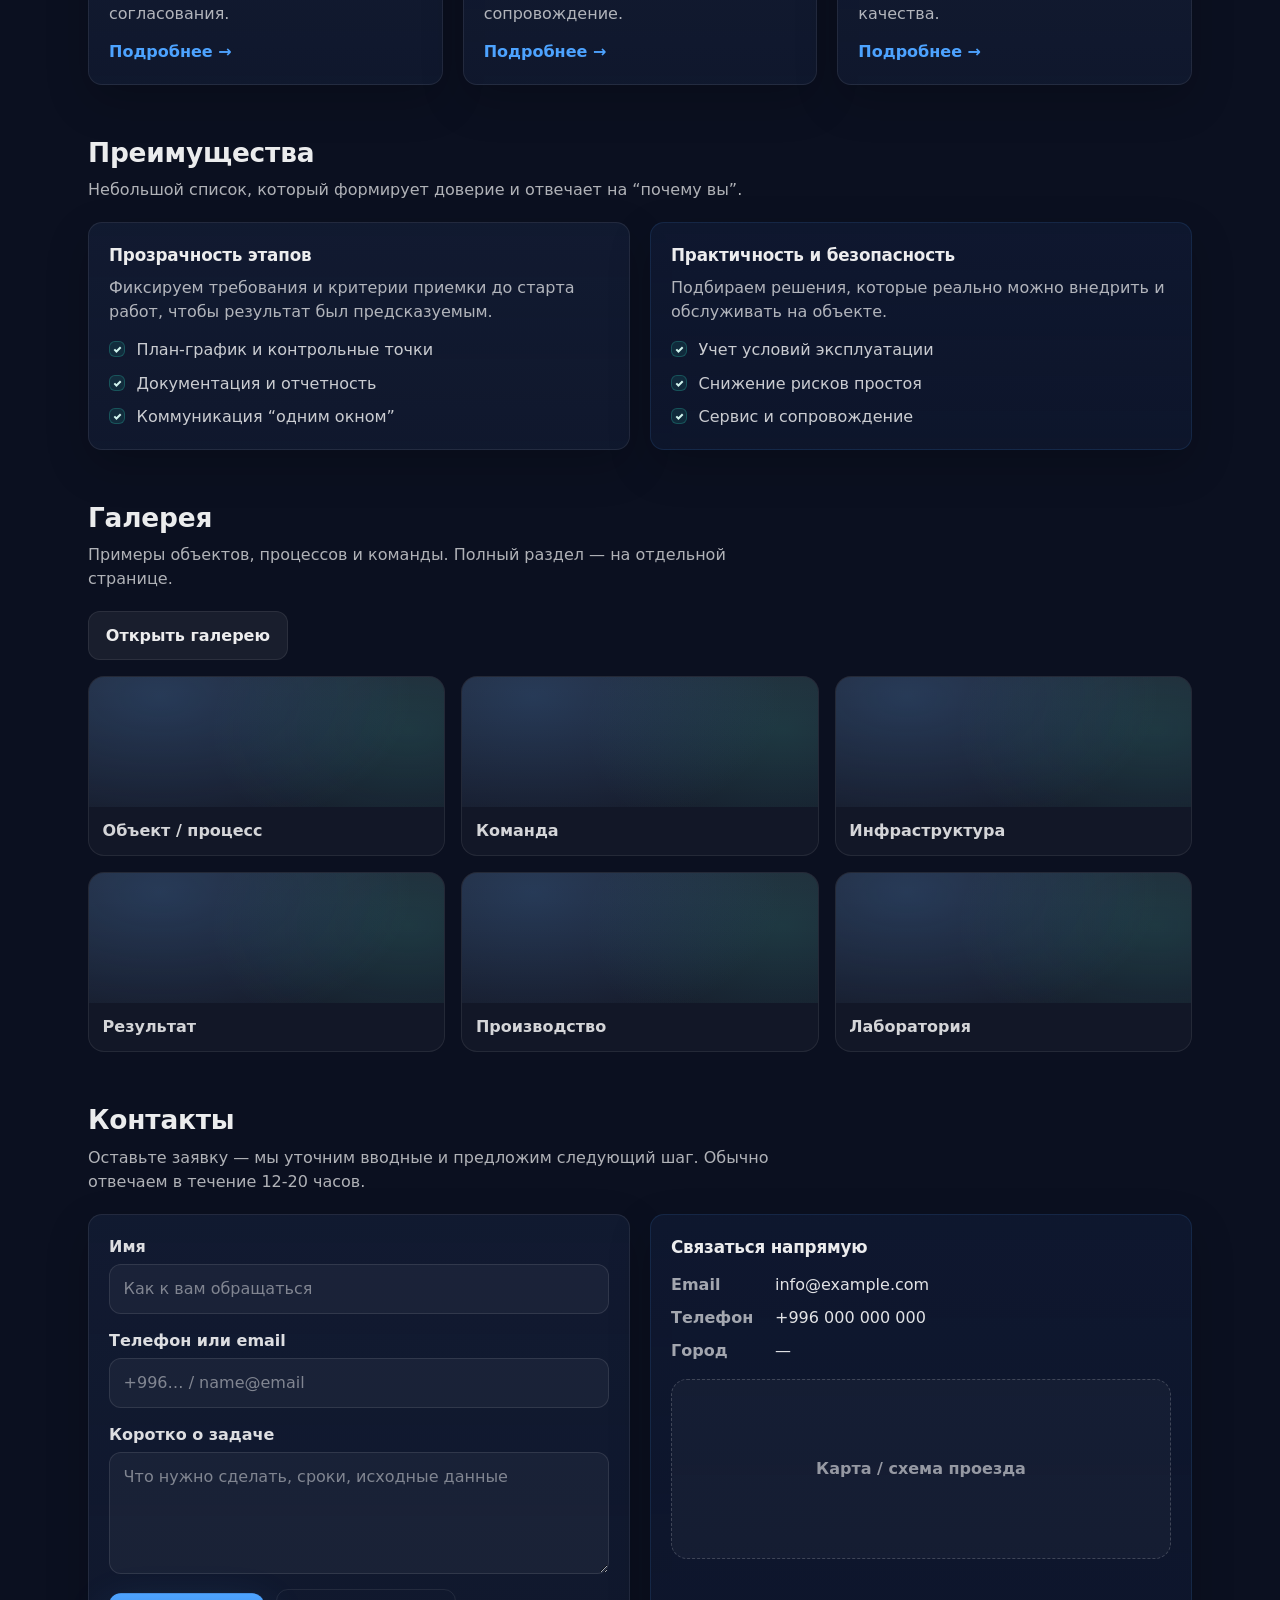
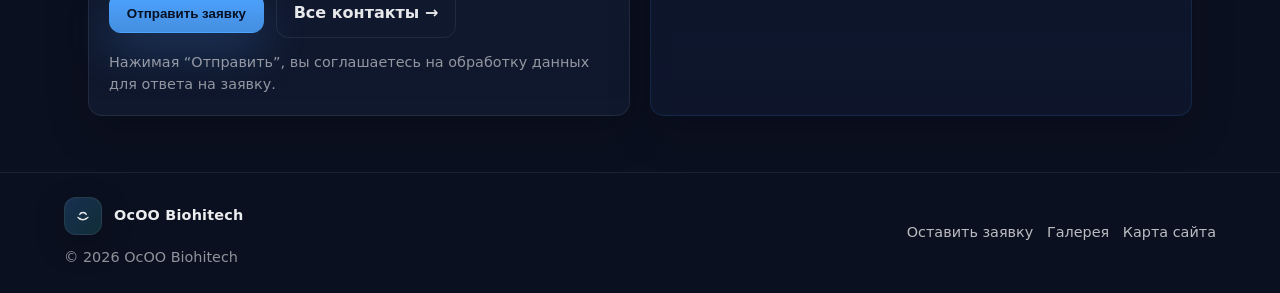
==== commit 91949bdc: "day8" ====
--- a/index.html
+++ b/index.html
@@ -32,6 +32,7 @@
       <a href="about.html">О компании</a>
       <a href="services.html">Услуги</a>
       <a href="contacts.html">Контакты</a>
+      <a href="gallery.html">Галерея</a>
       <a href="sitemap.html" class="nav-sitemap">Карта сайта</a>
     </nav>
 
@@ -65,7 +66,7 @@
               <div class="metric-label">проектов</div>
             </div>
             <div class="metric" role="listitem">
-              <div class="metric-value">24–48ч</div>
+              <div class="metric-value">12–20 ч</div>
               <div class="metric-label">первый ответ</div>
             </div>
           </div>
@@ -210,9 +211,12 @@
     <section class="section" id="gallery" aria-labelledby="gallery-title">
       <div class="section-head">
         <h2 id="gallery-title">Галерея</h2>
-        <p>Примеры объектов/процессов/команды. Сейчас — плейсхолдеры, позже легко заменить на реальные фото.</p>
-      </div>
-
+        <p>Примеры объектов, процессов и команды. Полный раздел — на отдельной странице.</p>
+      </div>
+
+      <div class="gallery-actions">
+        <a class="btn btn--secondary" href="gallery.html">Открыть галерею</a>
+      </div>
       <div class="gallery" role="list">
         <a class="gallery-item" role="listitem" href="#" aria-label="Фото 1 (пример)">
           <span class="gallery-ph" aria-hidden="true"></span>
@@ -244,7 +248,7 @@
     <section class="section section--contact" id="contacts" aria-labelledby="contacts-title">
       <div class="section-head">
         <h2 id="contacts-title">Контакты</h2>
-        <p>Оставьте заявку — мы уточним вводные и предложим следующий шаг. Обычно отвечаем в течение 24–48 часов.</p>
+        <p>Оставьте заявку — мы уточним вводные и предложим следующий шаг. Обычно отвечаем в течение 12-20 часов.</p>
       </div>
 
       <div class="grid two">
@@ -255,7 +259,7 @@
           </div>
           <div class="field">
             <label for="contact">Телефон или email</label>
-            <input id="contact" name="contact" type="text" autocomplete="email" placeholder="+7… / name@email" required>
+            <input id="contact" name="contact" type="text" autocomplete="email" placeholder="+996… / name@email" required>
           </div>
           <div class="field">
             <label for="msg">Коротко о задаче</label>
@@ -272,7 +276,7 @@
           <h3>Связаться напрямую</h3>
           <div class="contact-lines">
             <div class="contact-line"><span class="contact-k">Email</span><a class="contact-v" href="mailto:info@example.com">info@example.com</a></div>
-            <div class="contact-line"><span class="contact-k">Телефон</span><a class="contact-v" href="tel:+70000000000">+7 (000) 000‑00‑00</a></div>
+            <div class="contact-line"><span class="contact-k">Телефон</span><a class="contact-v" href="tel:+996000000000">+996 000 000 000</a></div>
             <div class="contact-line"><span class="contact-k">Город</span><span class="contact-v">—</span></div>
           </div>
           <div class="map-ph" aria-hidden="true">Карта / схема проезда</div>
@@ -302,6 +306,7 @@
       </div>
       <div class="footer-right">
         <a href="#contacts">Оставить заявку</a>
+        <a href="gallery.html">Галерея</a>
         <a href="sitemap.html">Карта сайта</a>
       </div>
     </div>
--- a/styles.css
+++ b/styles.css
@@ -559,19 +559,239 @@
   color: var(--muted);
 }
 
+/* Inner pages — hero & layout */
+.page-hero {
+  border: 1px solid rgba(255, 255, 255, 0.06);
+  border-radius: 22px;
+  padding: clamp(1.25rem, 3vw, 1.85rem) clamp(1.25rem, 3vw, 2rem);
+  background:
+    radial-gradient(820px 420px at 12% 0%, rgba(77, 163, 255, 0.18), transparent 62%),
+    radial-gradient(720px 420px at 92% 15%, rgba(46, 227, 194, 0.12), transparent 58%),
+    linear-gradient(180deg, rgba(18, 27, 50, 0.82), rgba(18, 27, 50, 0.52));
+  box-shadow: 0 16px 44px rgba(0, 0, 0, 0.22);
+  margin-bottom: 0.35rem;
+}
+
+.page-hero .eyebrow {
+  margin: 0 0 0.4rem;
+}
+
+.page-hero h1 {
+  margin: 0 0 0.55rem;
+  font-size: clamp(1.45rem, 3.2vw, 2.05rem);
+  letter-spacing: -0.35px;
+  line-height: 1.12;
+}
+
+.page-hero-lead {
+  margin: 0;
+  color: var(--muted);
+  max-width: 64ch;
+}
+
+.page-hero-actions {
+  display: flex;
+  flex-wrap: wrap;
+  gap: 0.75rem;
+  margin-top: 1.1rem;
+  align-items: center;
+}
+
+.inner-lead {
+  margin: 0 0 1.15rem;
+  color: var(--muted);
+  max-width: 68ch;
+}
+
+.gallery-actions {
+  margin-bottom: 1rem;
+}
+
+.section--tight {
+  margin-top: 2.35rem;
+}
+
+/* Stats */
+.stat-grid {
+  display: grid;
+  grid-template-columns: repeat(4, minmax(0, 1fr));
+  gap: var(--gap);
+}
+
+.stat-card {
+  border-radius: var(--radius);
+  border: 1px solid var(--border);
+  background: rgba(255, 255, 255, 0.03);
+  padding: 1rem 1.05rem;
+  text-align: center;
+}
+
+.stat-value {
+  font-weight: 800;
+  font-size: clamp(1.15rem, 2.4vw, 1.45rem);
+  letter-spacing: -0.35px;
+  color: rgba(255, 255, 255, 0.95);
+}
+
+.stat-label {
+  margin-top: 0.3rem;
+  color: var(--muted);
+  font-size: 0.9rem;
+}
+
+/* Grids */
+.grid.four {
+  grid-template-columns: repeat(4, minmax(0, 1fr));
+}
+
+/* Service cards — full height column */
+.service-card {
+  display: flex;
+  flex-direction: column;
+  height: 100%;
+}
+
+.service-card h3 {
+  margin-top: 0;
+}
+
+.service-card .muted {
+  flex: 1;
+  margin-top: 0.5rem;
+}
+
+.service-card .btn--link {
+  margin-top: 0.85rem;
+  align-self: flex-start;
+}
+
+.service-list {
+  margin: 0.75rem 0 0;
+  padding-left: 1.15rem;
+  color: rgba(255, 255, 255, 0.78);
+  font-size: 0.92rem;
+}
+
+.service-list li {
+  margin: 0.35rem 0;
+}
+
+/* Contact tiles */
+.contact-info-grid {
+  display: grid;
+  gap: var(--gap);
+}
+
+.contact-tile {
+  border-radius: var(--radius);
+  border: 1px solid var(--border);
+  background: linear-gradient(180deg, rgba(18, 27, 50, 0.92), rgba(18, 27, 50, 0.75));
+  padding: 1.1rem 1.2rem;
+  box-shadow: 0 12px 34px rgba(0, 0, 0, 0.14);
+}
+
+.contact-tile h3 {
+  margin: 0 0 0.4rem;
+  font-size: 1rem;
+  letter-spacing: -0.15px;
+}
+
+.contact-tile p {
+  margin: 0;
+  color: var(--muted);
+  font-size: 0.95rem;
+  line-height: 1.55;
+}
+
+.contact-tile a {
+  font-weight: 650;
+}
+
+.contact-tile.card--soft {
+  background: linear-gradient(180deg, rgba(15, 24, 48, 0.92), rgba(15, 24, 48, 0.72));
+  border-color: rgba(77, 163, 255, 0.12);
+}
+
+.contact-tile .contact-tile-k {
+  display: block;
+  font-size: 0.78rem;
+  font-weight: 750;
+  letter-spacing: 0.12em;
+  text-transform: uppercase;
+  color: rgba(255, 255, 255, 0.48);
+  margin-bottom: 0.35rem;
+}
+
+.map-ph--tall {
+  min-height: 220px;
+}
+
+.form-title {
+  margin: 0 0 0.35rem;
+  font-size: 1.05rem;
+}
+
+.form-intro {
+  margin: 0 0 0.65rem;
+}
+
+.section-head code {
+  font-family: ui-monospace, "Cascadia Code", "Segoe UI Mono", Consolas, monospace;
+  font-size: 0.88em;
+  padding: 0.12em 0.4em;
+  border-radius: 8px;
+  background: rgba(255, 255, 255, 0.06);
+  border: 1px solid var(--border);
+  color: rgba(255, 255, 255, 0.88);
+}
+
+.gallery-page figure.gallery-item {
+  margin: 0;
+}
+
+/* Gallery — real images */
+.gallery-item--img {
+  padding: 0;
+  min-height: 0;
+}
+
+.gallery-item--img .gallery-ph {
+  min-height: 200px;
+}
+
+.gallery-item--img img {
+  width: 100%;
+  height: 200px;
+  object-fit: cover;
+  display: block;
+}
+
+.gallery-cap {
+  display: block;
+}
+
+.gallery-note {
+  margin: 0.75rem 0 0;
+  color: var(--muted);
+  font-size: 0.92rem;
+}
+
 /* Responsive */
 @media (max-width: 960px) {
   .hero-inner { grid-template-columns: 1fr; }
   .hero-visual { justify-items: start; }
   .grid.three { grid-template-columns: repeat(2, minmax(0, 1fr)); }
+  .grid.four { grid-template-columns: repeat(2, minmax(0, 1fr)); }
+  .stat-grid { grid-template-columns: repeat(2, minmax(0, 1fr)); }
   .gallery { grid-template-columns: repeat(2, minmax(0, 1fr)); }
 }
 
 @media (max-width: 640px) {
   .site-header { padding: 0.85rem 1rem; }
   .main { padding: 1.25rem 1rem 2.75rem; }
-  .grid.two, .grid.three { grid-template-columns: 1fr; }
+  .grid.two, .grid.three, .grid.four { grid-template-columns: 1fr; }
   .hero-metrics { grid-template-columns: 1fr; }
+  .stat-grid { grid-template-columns: 1fr; }
   .gallery { grid-template-columns: 1fr; }
   .brand-tagline { display: none; }
   .header-cta { width: 100%; justify-content: flex-start; }
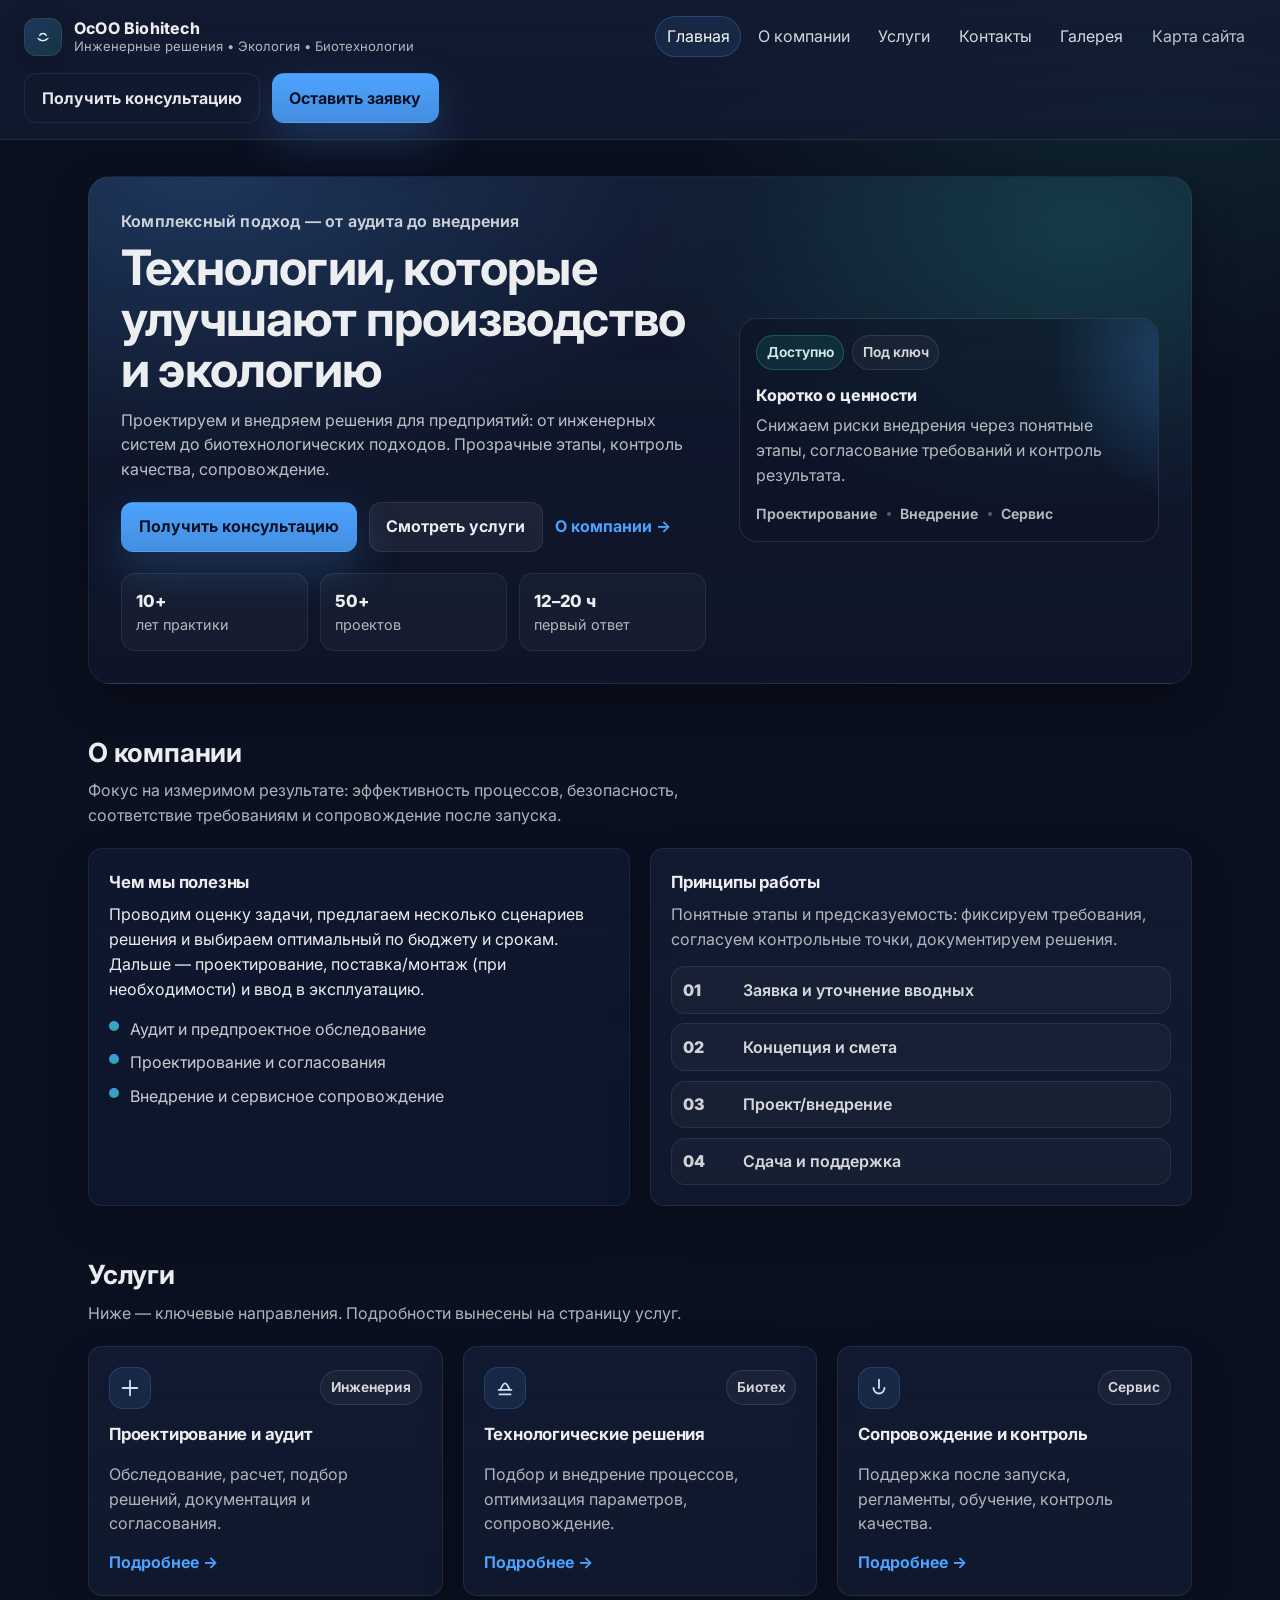
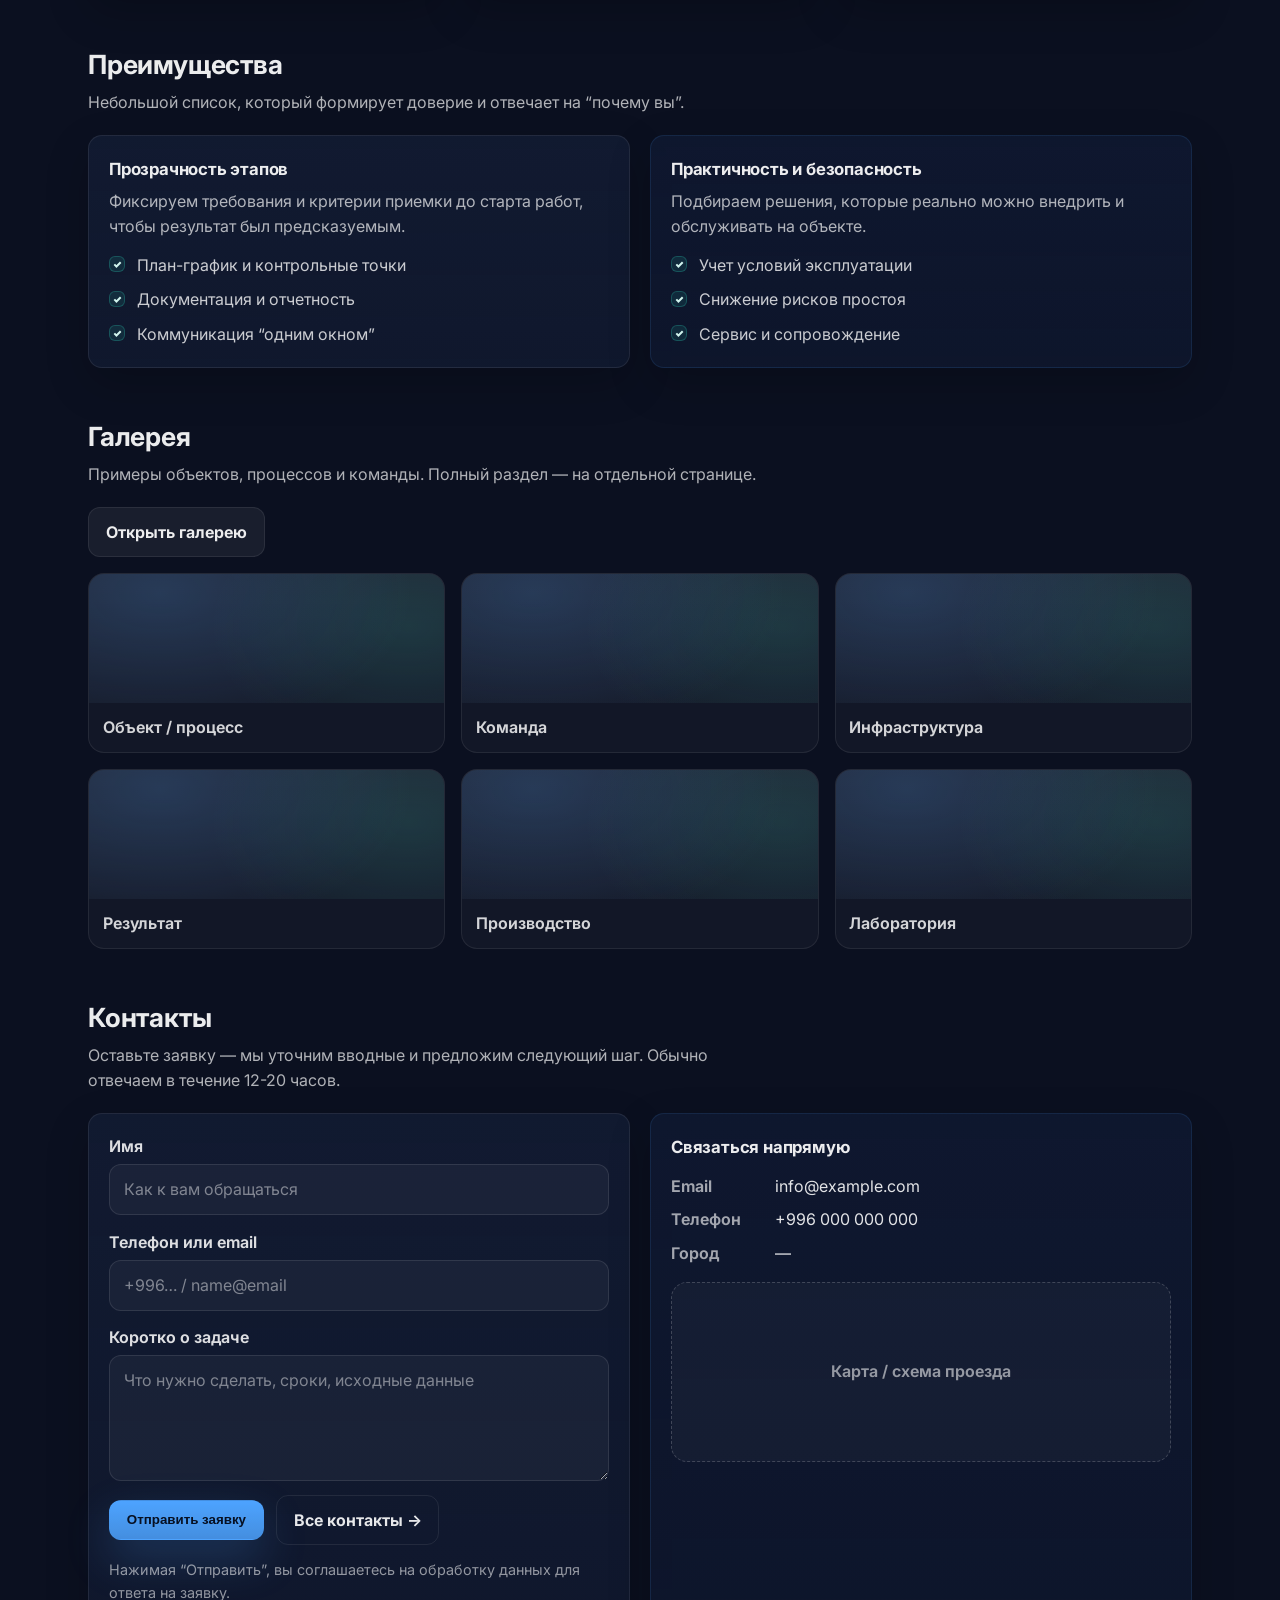
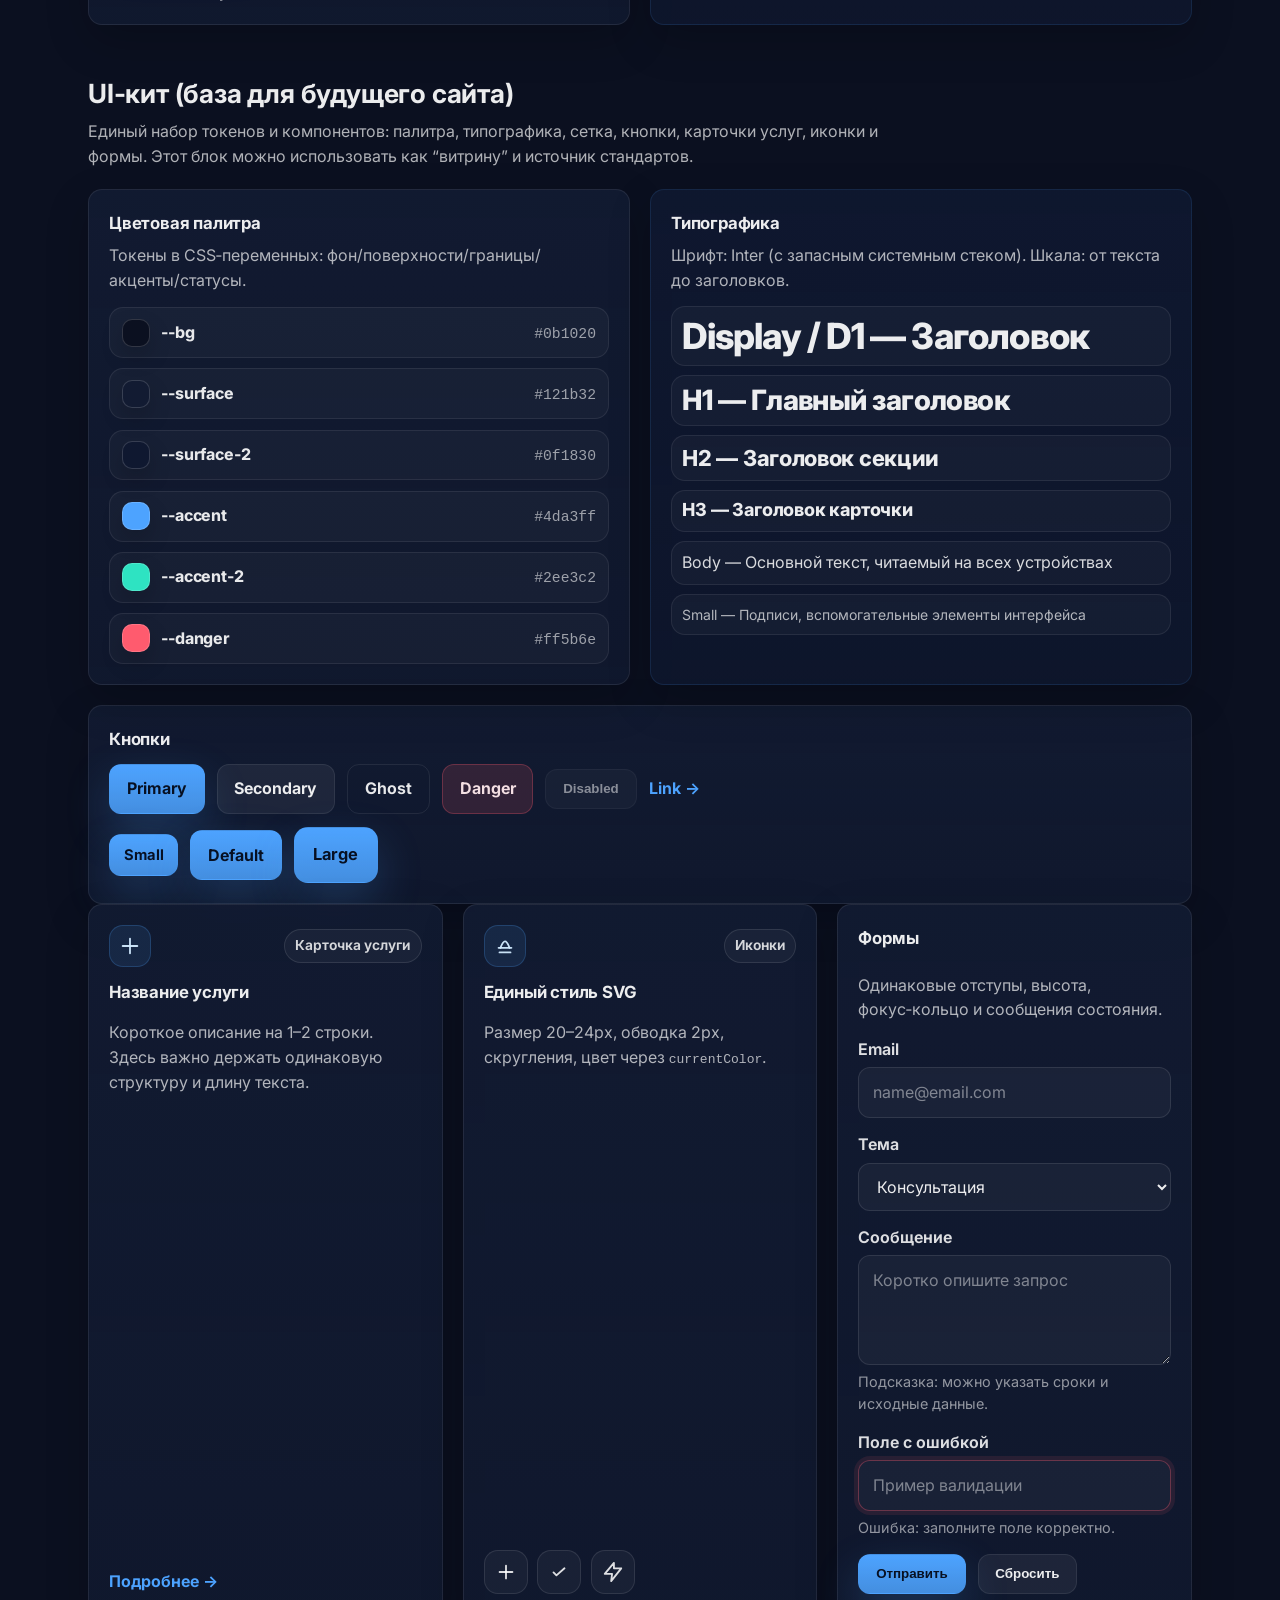
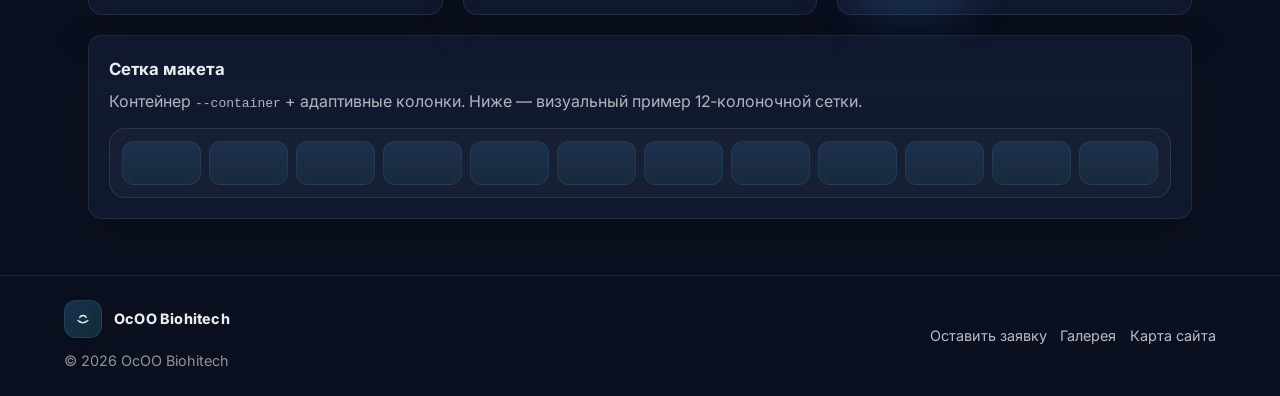
==== commit 747a765b: "day10" ====
--- a/index.html
+++ b/index.html
@@ -4,6 +4,9 @@
   <meta charset="UTF-8">
   <meta name="viewport" content="width=device-width, initial-scale=1.0">
   <title>OcOO Biohitech — Главная</title>
+  <link rel="preconnect" href="https://fonts.googleapis.com">
+  <link rel="preconnect" href="https://fonts.gstatic.com" crossorigin>
+  <link href="https://fonts.googleapis.com/css2?family=Inter:wght@400;500;600;650;700;760;800&display=swap" rel="stylesheet">
   <link rel="stylesheet" href="styles.css">
 </head>
 <body>
@@ -283,6 +286,148 @@
         </div>
       </div>
     </section>
+
+    <section class="section ui-kit" id="ui-kit" aria-labelledby="ui-kit-title">
+      <div class="section-head">
+        <h2 id="ui-kit-title">UI‑кит (база для будущего сайта)</h2>
+        <p>Единый набор токенов и компонентов: палитра, типографика, сетка, кнопки, карточки услуг, иконки и формы. Этот блок можно использовать как “витрину” и источник стандартов.</p>
+      </div>
+
+      <div class="grid two">
+        <div class="card">
+          <h3>Цветовая палитра</h3>
+          <p class="muted">Токены в CSS‑переменных: фон/поверхности/границы/акценты/статусы.</p>
+          <div class="swatches" role="list" aria-label="Цветовые токены">
+            <div class="swatch" role="listitem"><span class="swatch-c" style="--c: var(--bg)" aria-hidden="true"></span><span class="swatch-t"><span class="swatch-n">--bg</span><span class="swatch-v">#0b1020</span></span></div>
+            <div class="swatch" role="listitem"><span class="swatch-c" style="--c: var(--surface)" aria-hidden="true"></span><span class="swatch-t"><span class="swatch-n">--surface</span><span class="swatch-v">#121b32</span></span></div>
+            <div class="swatch" role="listitem"><span class="swatch-c" style="--c: var(--surface-2)" aria-hidden="true"></span><span class="swatch-t"><span class="swatch-n">--surface-2</span><span class="swatch-v">#0f1830</span></span></div>
+            <div class="swatch" role="listitem"><span class="swatch-c" style="--c: var(--accent)" aria-hidden="true"></span><span class="swatch-t"><span class="swatch-n">--accent</span><span class="swatch-v">#4da3ff</span></span></div>
+            <div class="swatch" role="listitem"><span class="swatch-c" style="--c: var(--accent-2)" aria-hidden="true"></span><span class="swatch-t"><span class="swatch-n">--accent-2</span><span class="swatch-v">#2ee3c2</span></span></div>
+            <div class="swatch" role="listitem"><span class="swatch-c" style="--c: var(--danger)" aria-hidden="true"></span><span class="swatch-t"><span class="swatch-n">--danger</span><span class="swatch-v">#ff5b6e</span></span></div>
+          </div>
+        </div>
+
+        <div class="card card--soft">
+          <h3>Типографика</h3>
+          <p class="muted">Шрифт: Inter (с запасным системным стеком). Шкала: от текста до заголовков.</p>
+          <div class="type-scale" aria-label="Примеры размеров шрифта">
+            <div class="t t--d1">Display / D1 — Заголовок</div>
+            <div class="t t--h1">H1 — Главный заголовок</div>
+            <div class="t t--h2">H2 — Заголовок секции</div>
+            <div class="t t--h3">H3 — Заголовок карточки</div>
+            <div class="t t--body">Body — Основной текст, читаемый на всех устройствах</div>
+            <div class="t t--small">Small — Подписи, вспомогательные элементы интерфейса</div>
+          </div>
+        </div>
+      </div>
+
+      <div class="card ui-kit-block">
+        <h3>Кнопки</h3>
+        <div class="ui-row">
+          <a class="btn btn--primary" href="#">Primary</a>
+          <a class="btn btn--secondary" href="#">Secondary</a>
+          <a class="btn btn--ghost" href="#">Ghost</a>
+          <a class="btn btn--danger" href="#">Danger</a>
+          <button class="btn btn--secondary" type="button" disabled>Disabled</button>
+          <a class="btn btn--link" href="#">Link →</a>
+        </div>
+        <div class="ui-row">
+          <a class="btn btn--primary btn--sm" href="#">Small</a>
+          <a class="btn btn--primary" href="#">Default</a>
+          <a class="btn btn--primary btn--lg" href="#">Large</a>
+        </div>
+      </div>
+
+      <div class="grid three">
+        <article class="card service-card">
+          <div class="service-top">
+            <span class="icon-badge" aria-hidden="true">
+              <svg class="i" viewBox="0 0 24 24" fill="none" xmlns="http://www.w3.org/2000/svg">
+                <path d="M4 12h16" stroke="currentColor" stroke-width="2" stroke-linecap="round"/>
+                <path d="M12 4v16" stroke="currentColor" stroke-width="2" stroke-linecap="round"/>
+              </svg>
+            </span>
+            <span class="tag">Карточка услуги</span>
+          </div>
+          <h3>Название услуги</h3>
+          <p class="muted">Короткое описание на 1–2 строки. Здесь важно держать одинаковую структуру и длину текста.</p>
+          <a class="btn btn--link" href="#">Подробнее →</a>
+        </article>
+
+        <article class="card service-card">
+          <div class="service-top">
+            <span class="icon-badge" aria-hidden="true">
+              <svg class="i" viewBox="0 0 24 24" fill="none" xmlns="http://www.w3.org/2000/svg">
+                <path d="M7 14c2-5 3-7 5-7s3 2 5 7" stroke="currentColor" stroke-width="2" stroke-linecap="round"/>
+                <path d="M5 14h14" stroke="currentColor" stroke-width="2" stroke-linecap="round"/>
+                <path d="M6 19h12" stroke="currentColor" stroke-width="2" stroke-linecap="round"/>
+              </svg>
+            </span>
+            <span class="tag">Иконки</span>
+          </div>
+          <h3>Единый стиль SVG</h3>
+          <p class="muted">Размер 20–24px, обводка 2px, скругления, цвет через <code>currentColor</code>.</p>
+          <div class="icon-row" aria-label="Примеры иконок">
+            <span class="icon-sample" aria-label="Иконка плюс">
+              <svg class="i" viewBox="0 0 24 24" fill="none" xmlns="http://www.w3.org/2000/svg">
+                <path d="M12 5v14" stroke="currentColor" stroke-width="2" stroke-linecap="round"/>
+                <path d="M5 12h14" stroke="currentColor" stroke-width="2" stroke-linecap="round"/>
+              </svg>
+            </span>
+            <span class="icon-sample" aria-label="Иконка чек">
+              <svg class="i" viewBox="0 0 24 24" fill="none" xmlns="http://www.w3.org/2000/svg">
+                <path d="M6 12.5l3.2 3.2L18 7.9" stroke="currentColor" stroke-width="2" stroke-linecap="round" stroke-linejoin="round"/>
+              </svg>
+            </span>
+            <span class="icon-sample" aria-label="Иконка молния">
+              <svg class="i" viewBox="0 0 24 24" fill="none" xmlns="http://www.w3.org/2000/svg">
+                <path d="M13 2L3 14h8l-1 8 11-14h-8l0-6Z" stroke="currentColor" stroke-width="2" stroke-linejoin="round"/>
+              </svg>
+            </span>
+          </div>
+        </article>
+
+        <form class="card form" action="#" method="post">
+          <h3>Формы</h3>
+          <p class="muted">Одинаковые отступы, высота, фокус‑кольцо и сообщения состояния.</p>
+          <div class="field">
+            <label for="ui-email">Email</label>
+            <input id="ui-email" name="ui-email" type="email" autocomplete="email" placeholder="name@email.com">
+          </div>
+          <div class="field">
+            <label for="ui-select">Тема</label>
+            <select id="ui-select" name="ui-select">
+              <option>Консультация</option>
+              <option>Проектирование</option>
+              <option>Сервис</option>
+            </select>
+          </div>
+          <div class="field">
+            <label for="ui-textarea">Сообщение</label>
+            <textarea id="ui-textarea" name="ui-textarea" rows="3" placeholder="Коротко опишите запрос"></textarea>
+            <div class="help">Подсказка: можно указать сроки и исходные данные.</div>
+          </div>
+          <div class="field field--error">
+            <label for="ui-error">Поле с ошибкой</label>
+            <input id="ui-error" name="ui-error" type="text" placeholder="Пример валидации" value="">
+            <div class="help">Ошибка: заполните поле корректно.</div>
+          </div>
+          <div class="form-actions">
+            <button class="btn btn--primary" type="button">Отправить</button>
+            <button class="btn btn--secondary" type="reset">Сбросить</button>
+          </div>
+        </form>
+      </div>
+
+      <div class="card ui-kit-block">
+        <h3>Сетка макета</h3>
+        <p class="muted">Контейнер <code>--container</code> + адаптивные колонки. Ниже — визуальный пример 12‑колоночной сетки.</p>
+        <div class="layout-grid" aria-hidden="true">
+          <span></span><span></span><span></span><span></span><span></span><span></span>
+          <span></span><span></span><span></span><span></span><span></span><span></span>
+        </div>
+      </div>
+    </section>
   </main>
 
   <footer class="site-footer">
--- a/styles.css
+++ b/styles.css
@@ -29,6 +29,26 @@
   --gap: 1.25rem;
 
   --font: "Inter", system-ui, -apple-system, "Segoe UI", Roboto, Arial, sans-serif;
+
+  /* Spacing scale (8px base) */
+  --s-1: 0.25rem; /* 4 */
+  --s-2: 0.5rem;  /* 8 */
+  --s-3: 0.75rem; /* 12 */
+  --s-4: 1rem;    /* 16 */
+  --s-5: 1.25rem; /* 20 */
+  --s-6: 1.5rem;  /* 24 */
+  --s-8: 2rem;    /* 32 */
+
+  /* Typography scale */
+  --fs-small: 0.875rem;
+  --fs-body: 1rem;
+  --fs-h3: 1.125rem;
+  --fs-h2: 1.375rem;
+  --fs-h1: 1.75rem;
+  --fs-d1: 2.25rem;
+
+  --lh-tight: 1.12;
+  --lh-body: 1.55;
 }
 
 *,
@@ -46,7 +66,7 @@
     radial-gradient(900px 700px at 90% 0%, rgba(46, 227, 194, 0.12), transparent 55%),
     var(--bg);
   color: var(--text);
-  line-height: 1.5;
+  line-height: var(--lh-body);
 }
 
 a {
@@ -166,6 +186,15 @@
   cursor: pointer;
 }
 .btn:active { transform: translateY(1px); }
+.btn[disabled],
+.btn:disabled {
+  opacity: 0.55;
+  cursor: not-allowed;
+  transform: none;
+}
+
+.btn--sm { padding: 0.55rem 0.85rem; border-radius: 12px; font-size: 0.92rem; }
+.btn--lg { padding: 0.88rem 1.15rem; border-radius: 14px; font-size: 1.03rem; }
 
 .btn--primary {
   background: linear-gradient(180deg, rgba(77, 163, 255, 1), rgba(77, 163, 255, 0.85));
@@ -197,6 +226,17 @@
   background: rgba(255, 255, 255, 0.06);
   border-color: var(--border-strong);
   color: rgba(255, 255, 255, 0.95);
+}
+
+.btn--danger {
+  background: rgba(255, 91, 110, 0.14);
+  border-color: rgba(255, 91, 110, 0.28);
+  color: rgba(255, 234, 236, 0.95);
+}
+.btn--danger:hover {
+  background: rgba(255, 91, 110, 0.20);
+  border-color: rgba(255, 91, 110, 0.36);
+  color: rgba(255, 234, 236, 0.98);
 }
 
 .btn--link {
@@ -459,6 +499,13 @@
 }
 textarea { resize: vertical; min-height: 110px; }
 input::placeholder, textarea::placeholder { color: rgba(255, 255, 255, 0.45); }
+.help { color: rgba(255, 255, 255, 0.55); font-size: 0.9rem; }
+.field--error input,
+.field--error textarea,
+.field--error select {
+  border-color: rgba(255, 91, 110, 0.35);
+  box-shadow: 0 0 0 4px rgba(255, 91, 110, 0.10);
+}
 .form-actions { display: flex; flex-wrap: wrap; gap: 0.75rem; align-items: center; }
 .form-note { margin: 0; color: rgba(255, 255, 255, 0.55); font-size: 0.9rem; }
 
@@ -784,6 +831,17 @@
   .grid.four { grid-template-columns: repeat(2, minmax(0, 1fr)); }
   .stat-grid { grid-template-columns: repeat(2, minmax(0, 1fr)); }
   .gallery { grid-template-columns: repeat(2, minmax(0, 1fr)); }
+
+  /* Tablet: keep logic, increase readability */
+  .main { padding: 1.75rem 1.25rem 3rem; }
+  .section { margin-top: 2.5rem; }
+  .card { padding: 1.1rem; }
+  .site-header { padding: 0.95rem 1.25rem; }
+  .nav { gap: 0.25rem; }
+  .nav a { padding: 0.4rem 0.6rem; }
+  .hero-actions { gap: 0.6rem; }
+  .hero-card { border-radius: 16px; }
+  .contact-line { grid-template-columns: 84px 1fr; gap: 0.65rem; }
 }
 
 @media (max-width: 640px) {
@@ -795,4 +853,126 @@
   .gallery { grid-template-columns: 1fr; }
   .brand-tagline { display: none; }
   .header-cta { width: 100%; justify-content: flex-start; }
-}
+
+  /* Mobile: stronger touch targets + stable vertical rhythm */
+  .header-left { min-width: 0; }
+  .brand { min-width: 0; }
+  .brand-name { font-size: 1rem; }
+
+  .nav {
+    width: 100%;
+    flex-wrap: nowrap;
+    overflow-x: auto;
+    -webkit-overflow-scrolling: touch;
+    padding-bottom: 0.25rem;
+    gap: 0.25rem;
+    scroll-snap-type: x mandatory;
+  }
+  .nav a { scroll-snap-align: start; white-space: nowrap; }
+
+  .btn {
+    min-height: 44px;
+    padding: 0.78rem 1rem;
+    border-radius: 14px;
+  }
+  .btn--link {
+    min-height: auto;
+    padding: 0;
+  }
+
+  .hero { border-radius: 18px; }
+  .hero h1 { letter-spacing: -0.5px; line-height: 1.08; }
+  .hero-lead { font-size: 0.98rem; }
+  .hero-actions { flex-direction: column; align-items: stretch; }
+  .hero-actions .btn:not(.btn--link) { width: 100%; }
+  .hero-actions .btn--link { align-self: flex-start; }
+  .hero-card-bottom { flex-wrap: wrap; row-gap: 0.35rem; }
+
+  .section { margin-top: 2.25rem; }
+  .section-head { margin-bottom: 1rem; }
+  .card { padding: 1.05rem; }
+
+  .steps .step { grid-template-columns: 44px 1fr; gap: 0.65rem; }
+  .step { padding: 0.6rem 0.65rem; }
+
+  .form-actions { flex-direction: column; align-items: stretch; }
+  .form-actions .btn, .form-actions a.btn { width: 100%; }
+
+  .contact-line { grid-template-columns: 1fr; gap: 0.25rem; align-items: start; }
+  .contact-k { font-size: 0.85rem; }
+  .map-ph { min-height: 160px; }
+}
+
+/* =========================
+   UI-kit showcase
+   ========================= */
+.ui-kit .section-head { max-width: 80ch; }
+.ui-kit-block { margin-top: 1.25rem; }
+.ui-row { display: flex; flex-wrap: wrap; gap: 0.75rem; align-items: center; margin-top: 0.85rem; }
+.ui-row:first-of-type { margin-top: 0.75rem; }
+
+.swatches { margin-top: 0.9rem; display: grid; gap: 0.65rem; }
+.swatch {
+  display: grid;
+  grid-template-columns: 28px 1fr;
+  gap: 0.7rem;
+  align-items: center;
+  padding: 0.65rem 0.75rem;
+  border-radius: 14px;
+  border: 1px solid rgba(255, 255, 255, 0.08);
+  background: rgba(255, 255, 255, 0.03);
+}
+.swatch-c {
+  width: 28px;
+  height: 28px;
+  border-radius: 10px;
+  background: var(--c);
+  border: 1px solid rgba(255, 255, 255, 0.16);
+  box-shadow: 0 10px 22px rgba(0,0,0,0.18);
+}
+.swatch-t { display: flex; justify-content: space-between; gap: 0.75rem; align-items: baseline; }
+.swatch-n { font-weight: 750; letter-spacing: -0.15px; color: rgba(255,255,255,0.9); }
+.swatch-v { color: rgba(255,255,255,0.58); font-size: 0.92rem; font-family: ui-monospace, "Cascadia Code", "Segoe UI Mono", Consolas, monospace; }
+
+.type-scale { margin-top: 0.85rem; display: grid; gap: 0.55rem; }
+.t { padding: 0.55rem 0.65rem; border-radius: 14px; border: 1px solid rgba(255,255,255,0.08); background: rgba(255,255,255,0.03); }
+.t--d1 { font-size: var(--fs-d1); line-height: var(--lh-tight); font-weight: 800; letter-spacing: -0.8px; }
+.t--h1 { font-size: var(--fs-h1); line-height: var(--lh-tight); font-weight: 800; letter-spacing: -0.55px; }
+.t--h2 { font-size: var(--fs-h2); line-height: 1.2; font-weight: 760; letter-spacing: -0.3px; }
+.t--h3 { font-size: var(--fs-h3); line-height: 1.25; font-weight: 760; letter-spacing: -0.2px; }
+.t--body { font-size: var(--fs-body); color: rgba(255,255,255,0.84); }
+.t--small { font-size: var(--fs-small); color: rgba(255,255,255,0.68); }
+
+.i { width: 22px; height: 22px; display: block; }
+.icon-row { margin-top: 0.85rem; display: flex; flex-wrap: wrap; gap: 0.6rem; align-items: center; }
+.icon-sample {
+  width: 44px;
+  height: 44px;
+  display: grid;
+  place-items: center;
+  border-radius: 14px;
+  border: 1px solid rgba(255,255,255,0.10);
+  background: rgba(255,255,255,0.04);
+  color: rgba(255,255,255,0.86);
+}
+
+.layout-grid {
+  margin-top: 0.9rem;
+  border-radius: 16px;
+  border: 1px solid rgba(255,255,255,0.10);
+  background: rgba(255,255,255,0.03);
+  padding: 0.75rem;
+  display: grid;
+  grid-template-columns: repeat(12, minmax(0, 1fr));
+  gap: 0.5rem;
+}
+.layout-grid > span {
+  height: 44px;
+  border-radius: 12px;
+  background: linear-gradient(180deg, rgba(77, 163, 255, 0.12), rgba(46, 227, 194, 0.06));
+  border: 1px solid rgba(77, 163, 255, 0.12);
+}
+
+@media (max-width: 640px) {
+  .layout-grid { grid-template-columns: repeat(6, minmax(0, 1fr)); }
+}
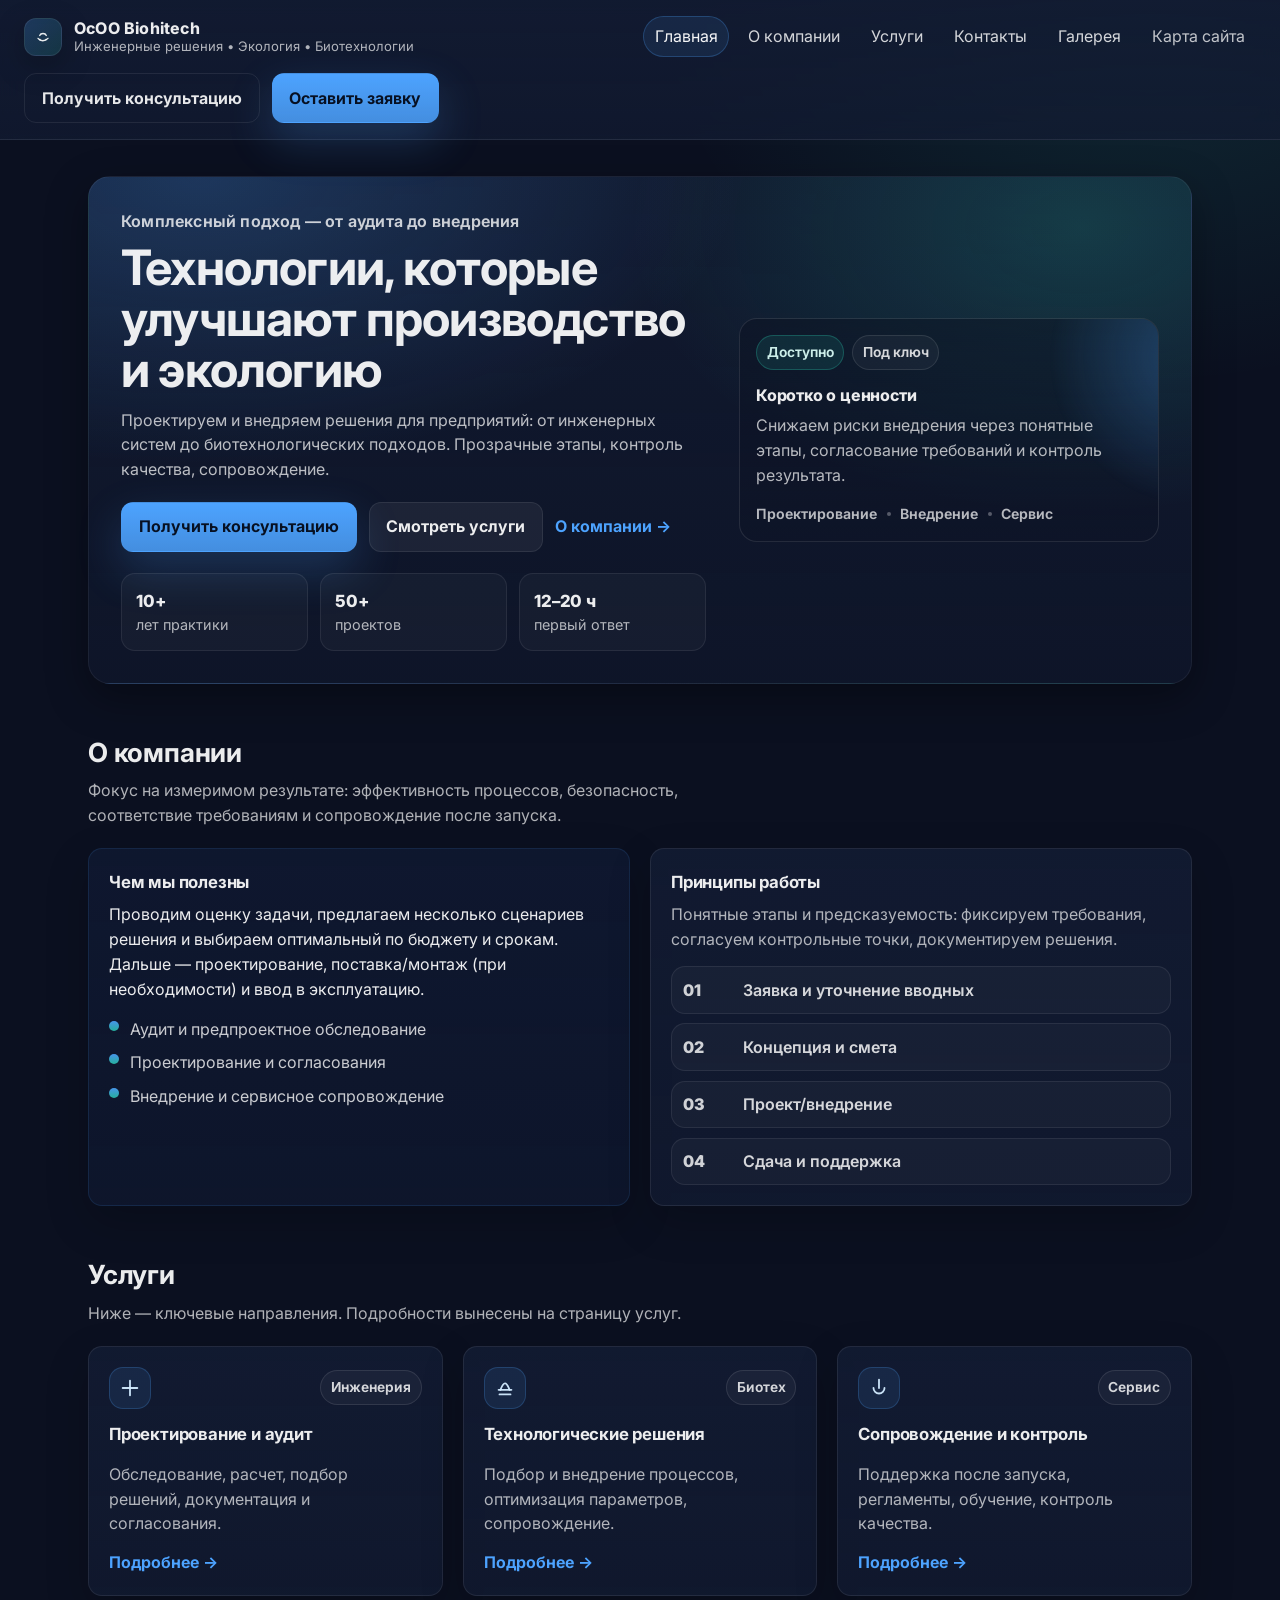
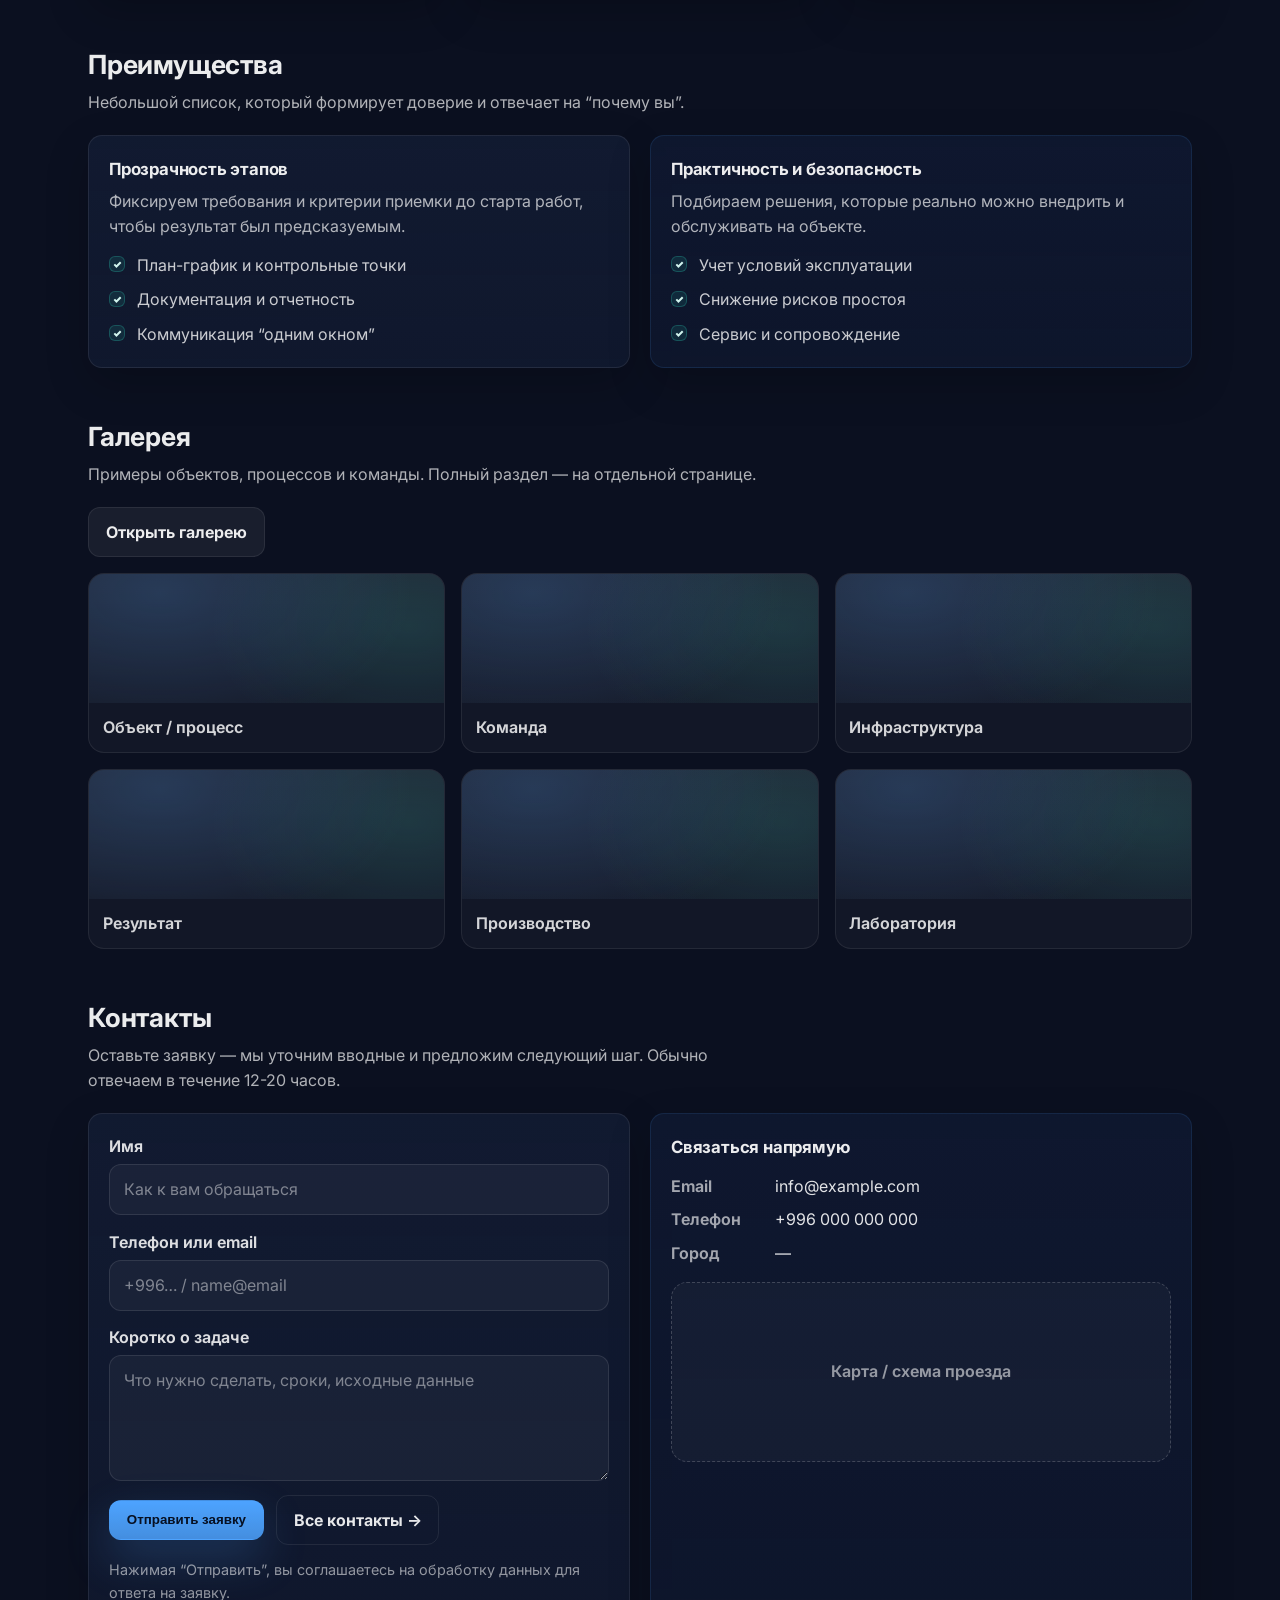
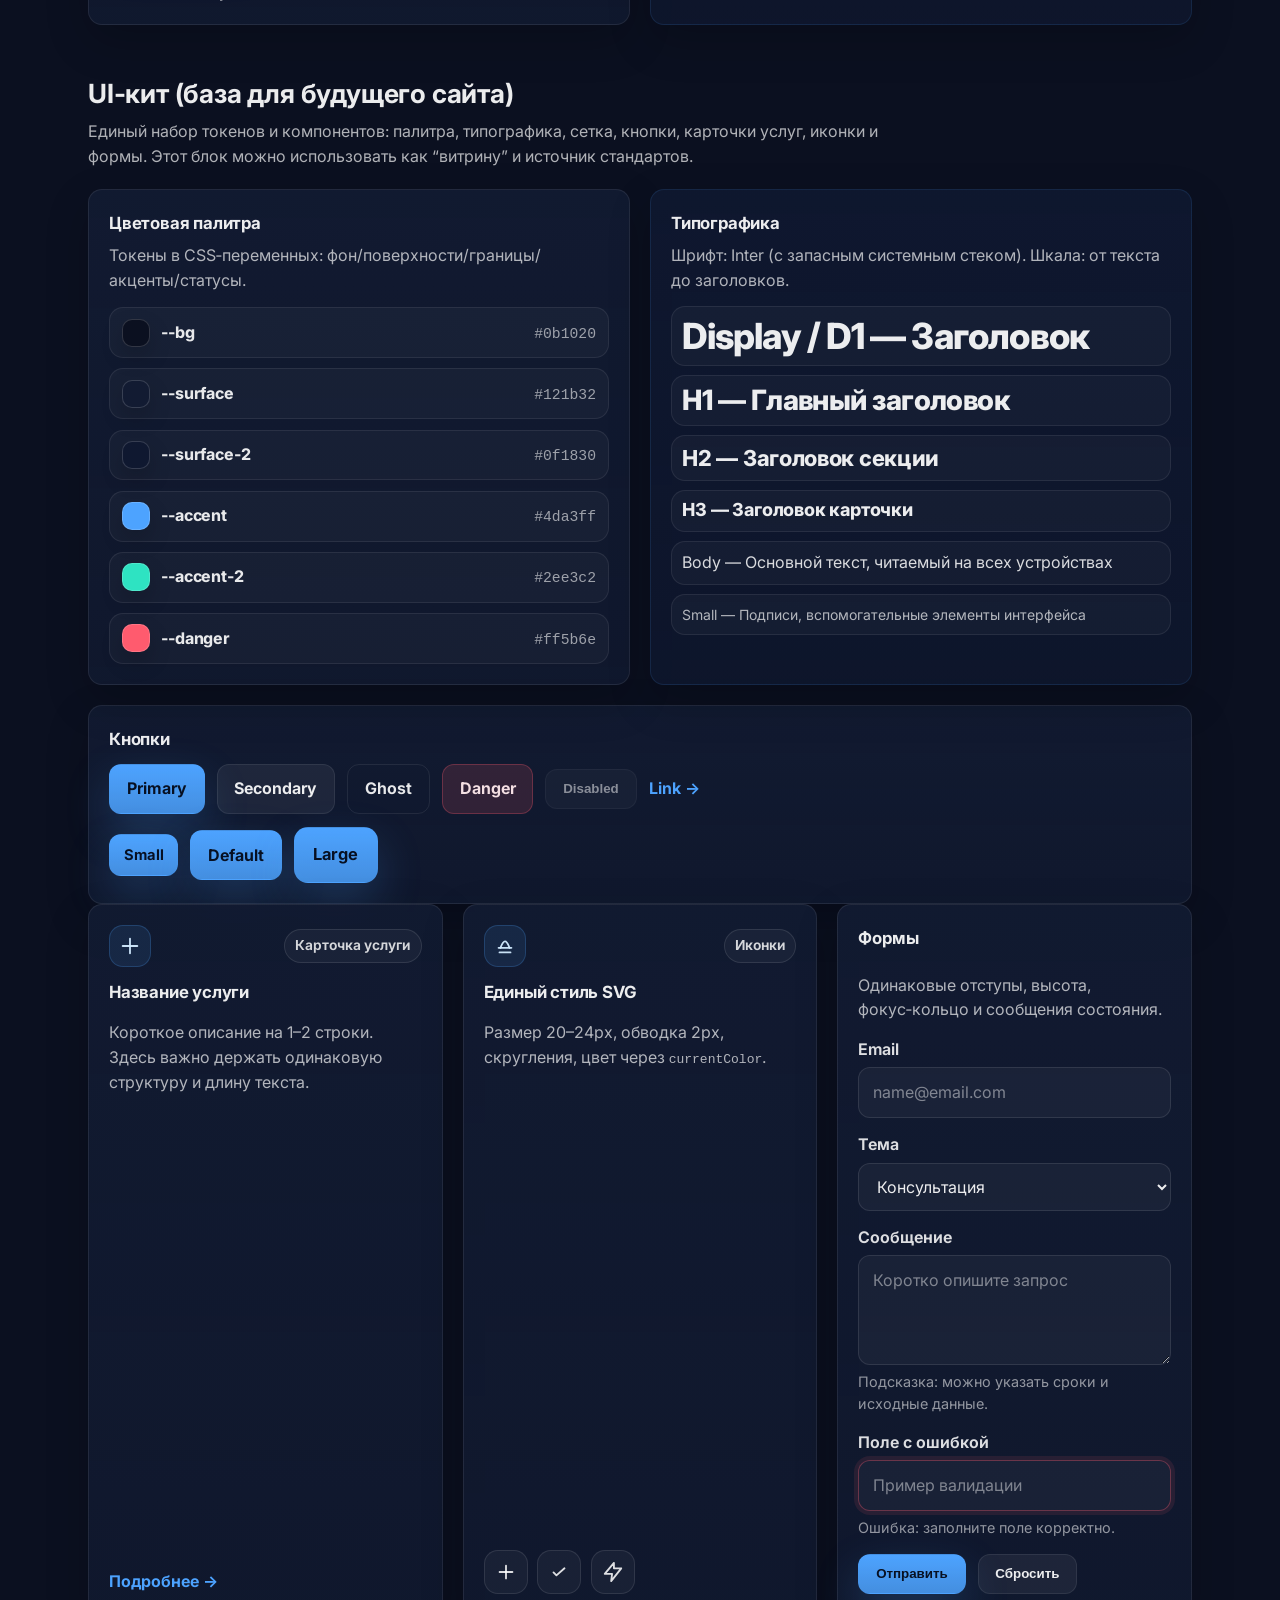
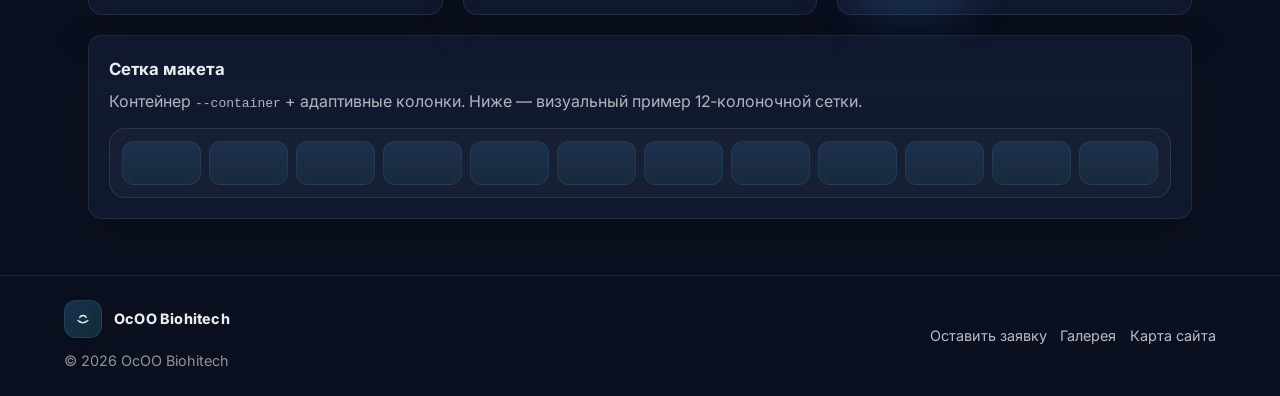
==== commit d0821e09: "day14" ====
--- a/index.html
+++ b/index.html
@@ -7,7 +7,7 @@
   <link rel="preconnect" href="https://fonts.googleapis.com">
   <link rel="preconnect" href="https://fonts.gstatic.com" crossorigin>
   <link href="https://fonts.googleapis.com/css2?family=Inter:wght@400;500;600;650;700;760;800&display=swap" rel="stylesheet">
-  <link rel="stylesheet" href="styles.css">
+  <link rel="stylesheet" href="assets/css/main.css">
 </head>
 <body>
   <header class="site-header">
@@ -456,8 +456,7 @@
       </div>
     </div>
   </footer>
-  <script>
-    document.getElementById('y').textContent = new Date().getFullYear();
-  </script>
+  <script src="assets/js/main.js" defer></script>
+  <script src="assets/js/script.js" defer></script>
 </body>
 </html>
--- a/assets/css/main.css
+++ b/assets/css/main.css
@@ -0,0 +1,1191 @@
+/* =========================================
+   OcOO Biohitech — Visual concept / UI kit
+   - Palette: deep navy + cold surfaces
+   - Accent: blue + mint highlight
+   - Typography: modern neutral stack (Inter if installed)
+   - UI: soft radiuses, subtle borders, glow focus
+   ========================================= */
+:root {
+  --bg: #0b1020;
+  --surface: #121b32;
+  --surface-2: #0f1830;
+  --border: rgba(255, 255, 255, 0.08);
+  --border-strong: rgba(255, 255, 255, 0.14);
+
+  --text: rgba(255, 255, 255, 0.92);
+  --muted: rgba(255, 255, 255, 0.68);
+
+  --accent: #4da3ff;
+  --accent-hover: #6ab4ff;
+  --accent-2: #2ee3c2;
+  --danger: #ff5b6e;
+
+  --shadow: 0 14px 40px rgba(0, 0, 0, 0.35);
+  --radius: 14px;
+  --radius-sm: 10px;
+  --ring: 0 0 0 4px rgba(77, 163, 255, 0.25);
+
+  --container: 72rem;
+  --gap: 1.25rem;
+
+  --font: "Inter", system-ui, -apple-system, "Segoe UI", Roboto, Arial, sans-serif;
+
+  /* Spacing scale (8px base) */
+  --s-1: 0.25rem; /* 4 */
+  --s-2: 0.5rem;  /* 8 */
+  --s-3: 0.75rem; /* 12 */
+  --s-4: 1rem;    /* 16 */
+  --s-5: 1.25rem; /* 20 */
+  --s-6: 1.5rem;  /* 24 */
+  --s-8: 2rem;    /* 32 */
+
+  /* Typography scale */
+  --fs-small: 0.875rem;
+  --fs-body: 1rem;
+  --fs-h3: 1.125rem;
+  --fs-h2: 1.375rem;
+  --fs-h1: 1.75rem;
+  --fs-d1: 2.25rem;
+
+  --lh-tight: 1.12;
+  --lh-body: 1.55;
+}
+
+*,
+*::before,
+*::after {
+  box-sizing: border-box;
+}
+
+body {
+  margin: 0;
+  min-height: 100vh;
+  font-family: var(--font);
+  background:
+    radial-gradient(1200px 800px at 20% -20%, rgba(77, 163, 255, 0.18), transparent 60%),
+    radial-gradient(900px 700px at 90% 0%, rgba(46, 227, 194, 0.12), transparent 55%),
+    var(--bg);
+  color: var(--text);
+  line-height: var(--lh-body);
+}
+
+a {
+  color: var(--accent);
+  text-decoration: none;
+}
+
+a:hover {
+  color: var(--accent-hover);
+}
+
+.muted { color: var(--muted); }
+
+/* Focus */
+.btn:focus-visible,
+input:focus-visible,
+textarea:focus-visible,
+select:focus-visible {
+  outline: none;
+  box-shadow: var(--ring);
+}
+
+.site-header {
+  display: flex;
+  flex-wrap: wrap;
+  align-items: center;
+  justify-content: space-between;
+  gap: 1rem;
+  padding: 1rem 1.5rem;
+  border-bottom: 1px solid var(--border);
+  background: linear-gradient(180deg, rgba(18, 27, 50, 0.92), rgba(18, 27, 50, 0.75));
+  backdrop-filter: blur(10px);
+  position: sticky;
+  top: 0;
+  z-index: 20;
+}
+
+/* Header branding */
+.header-left { display: flex; align-items: center; gap: 1rem; min-width: 220px; }
+.header-cta { display: flex; flex-wrap: wrap; align-items: center; gap: 0.75rem; }
+
+.brand {
+  display: inline-flex;
+  align-items: center;
+  gap: 0.75rem;
+  color: var(--text);
+  min-width: 220px;
+}
+.brand:hover { color: var(--text); }
+
+.brand-mark {
+  width: 38px;
+  height: 38px;
+  border-radius: 12px;
+  display: grid;
+  place-items: center;
+  background: linear-gradient(135deg, rgba(77, 163, 255, 0.22), rgba(46, 227, 194, 0.14));
+  border: 1px solid var(--border);
+  box-shadow: 0 10px 30px rgba(0, 0, 0, 0.25);
+  color: rgba(255, 255, 255, 0.9);
+}
+.brand-mark svg { width: 22px; height: 22px; display: block; }
+
+.brand-text { display: grid; line-height: 1.1; }
+.brand-name { font-weight: 760; letter-spacing: 0.2px; }
+.brand-tagline { margin-top: 2px; font-size: 0.82rem; color: var(--muted); }
+.brand--footer .brand-tagline { display: none; }
+
+.nav {
+  display: flex;
+  flex-wrap: wrap;
+  gap: 0.35rem;
+  align-items: center;
+}
+
+.nav a {
+  color: rgba(255, 255, 255, 0.82);
+  padding: 0.45rem 0.65rem;
+  border-radius: 999px;
+  border: 1px solid transparent;
+}
+
+.nav a:hover {
+  color: rgba(255, 255, 255, 0.95);
+  border-color: var(--border);
+  background: rgba(255, 255, 255, 0.04);
+}
+
+.nav a[aria-current="page"] {
+  color: rgba(255, 255, 255, 0.95);
+  border-color: rgba(77, 163, 255, 0.25);
+  background: rgba(77, 163, 255, 0.10);
+}
+
+.nav-sitemap {
+  opacity: 0.9;
+}
+
+.main {
+  max-width: var(--container);
+  margin: 0 auto;
+  padding: 2.25rem 1.5rem 3.5rem;
+}
+
+/* Buttons (UI-kit) */
+.btn {
+  display: inline-flex;
+  align-items: center;
+  justify-content: center;
+  gap: 0.5rem;
+  padding: 0.72rem 1.05rem;
+  border-radius: 12px;
+  font-weight: 680;
+  border: 1px solid transparent;
+  transition: transform 0.15s ease, background 0.15s ease, border-color 0.15s ease, box-shadow 0.15s ease, color 0.15s ease;
+  user-select: none;
+  cursor: pointer;
+}
+.btn:active { transform: translateY(1px); }
+.btn[disabled],
+.btn:disabled {
+  opacity: 0.55;
+  cursor: not-allowed;
+  transform: none;
+}
+
+.btn--sm { padding: 0.55rem 0.85rem; border-radius: 12px; font-size: 0.92rem; }
+.btn--lg { padding: 0.88rem 1.15rem; border-radius: 14px; font-size: 1.03rem; }
+
+.btn--primary {
+  background: linear-gradient(180deg, rgba(77, 163, 255, 1), rgba(77, 163, 255, 0.85));
+  color: #071022;
+  box-shadow: 0 18px 45px rgba(77, 163, 255, 0.22);
+}
+.btn--primary:hover {
+  background: linear-gradient(180deg, rgba(106, 180, 255, 1), rgba(106, 180, 255, 0.86));
+  color: #071022;
+}
+
+.btn--secondary {
+  background: rgba(255, 255, 255, 0.06);
+  border-color: var(--border);
+  color: rgba(255, 255, 255, 0.92);
+}
+.btn--secondary:hover {
+  background: rgba(255, 255, 255, 0.09);
+  border-color: var(--border-strong);
+  color: rgba(255, 255, 255, 0.95);
+}
+
+.btn--ghost {
+  background: transparent;
+  border-color: var(--border);
+  color: rgba(255, 255, 255, 0.9);
+}
+.btn--ghost:hover {
+  background: rgba(255, 255, 255, 0.06);
+  border-color: var(--border-strong);
+  color: rgba(255, 255, 255, 0.95);
+}
+
+.btn--danger {
+  background: rgba(255, 91, 110, 0.14);
+  border-color: rgba(255, 91, 110, 0.28);
+  color: rgba(255, 234, 236, 0.95);
+}
+.btn--danger:hover {
+  background: rgba(255, 91, 110, 0.20);
+  border-color: rgba(255, 91, 110, 0.36);
+  color: rgba(255, 234, 236, 0.98);
+}
+
+.btn--link {
+  padding: 0;
+  border: none;
+  background: transparent;
+  border-radius: 0;
+  color: var(--accent);
+  font-weight: 680;
+}
+.btn--link:hover { color: var(--accent-hover); }
+
+/* Layout helpers */
+.grid { display: grid; gap: var(--gap); }
+.grid.two { grid-template-columns: repeat(2, minmax(0, 1fr)); }
+.grid.three { grid-template-columns: repeat(3, minmax(0, 1fr)); }
+.grid.four { grid-template-columns: repeat(4, minmax(0, 1fr)); }
+
+/* Sections */
+.section { margin-top: 3rem; }
+.section-head {
+  display: grid;
+  gap: 0.35rem;
+  margin-bottom: 1.25rem;
+  max-width: 68ch;
+}
+.section-head h2 {
+  margin: 0;
+  font-size: clamp(1.25rem, 2.2vw, 1.65rem);
+  letter-spacing: -0.2px;
+}
+.section-head p { margin: 0; color: var(--muted); }
+
+/* Cards (UI-kit) */
+.card {
+  background: linear-gradient(180deg, rgba(18, 27, 50, 0.92), rgba(18, 27, 50, 0.75));
+  border: 1px solid var(--border);
+  border-radius: var(--radius);
+  padding: 1.25rem;
+  box-shadow: 0 16px 44px rgba(0, 0, 0, 0.20);
+}
+.card h3 { margin: 0 0 0.45rem; font-size: 1.05rem; letter-spacing: -0.2px; }
+.card p { margin: 0; }
+
+.card--soft {
+  background: linear-gradient(180deg, rgba(15, 24, 48, 0.92), rgba(15, 24, 48, 0.72));
+  border-color: rgba(77, 163, 255, 0.12);
+}
+
+/* Hero */
+.hero {
+  border: 1px solid rgba(255, 255, 255, 0.06);
+  border-radius: 22px;
+  padding: clamp(1.25rem, 3.4vw, 2rem);
+  background:
+    radial-gradient(900px 480px at 10% 0%, rgba(77, 163, 255, 0.22), transparent 60%),
+    radial-gradient(820px 520px at 90% 10%, rgba(46, 227, 194, 0.16), transparent 55%),
+    linear-gradient(180deg, rgba(18, 27, 50, 0.80), rgba(18, 27, 50, 0.50));
+  box-shadow: var(--shadow);
+}
+
+.hero-inner {
+  display: grid;
+  grid-template-columns: 1.25fr 0.9fr;
+  gap: clamp(1.25rem, 3vw, 2rem);
+  align-items: center;
+}
+
+.eyebrow {
+  margin: 0 0 0.5rem;
+  color: rgba(255, 255, 255, 0.78);
+  font-weight: 650;
+  letter-spacing: 0.2px;
+}
+
+.hero h1 {
+  margin: 0 0 0.75rem;
+  font-size: clamp(1.9rem, 4.4vw, 3.05rem);
+  letter-spacing: -0.8px;
+  line-height: 1.05;
+}
+
+.hero-lead {
+  margin: 0;
+  color: rgba(255, 255, 255, 0.72);
+  max-width: 62ch;
+}
+
+.hero-actions {
+  display: flex;
+  flex-wrap: wrap;
+  gap: 0.75rem;
+  margin-top: 1.25rem;
+  align-items: center;
+}
+
+.hero-metrics {
+  display: grid;
+  grid-template-columns: repeat(3, minmax(0, 1fr));
+  gap: 0.75rem;
+  margin-top: 1.35rem;
+}
+
+.metric {
+  border: 1px solid rgba(255, 255, 255, 0.08);
+  background: rgba(255, 255, 255, 0.03);
+  border-radius: 14px;
+  padding: 0.85rem 0.9rem;
+}
+
+.metric-value { font-weight: 800; font-size: 1.05rem; letter-spacing: -0.2px; }
+.metric-label { color: rgba(255, 255, 255, 0.68); font-size: 0.9rem; }
+
+.hero-visual { display: grid; justify-items: end; }
+.hero-card {
+  width: min(420px, 100%);
+  background: linear-gradient(180deg, rgba(11, 16, 32, 0.45), rgba(11, 16, 32, 0.20));
+  border: 1px solid rgba(255, 255, 255, 0.10);
+  border-radius: 18px;
+  padding: 1rem;
+  position: relative;
+  overflow: hidden;
+}
+.hero-card::before {
+  content: "";
+  position: absolute;
+  inset: -40% -40% auto auto;
+  width: 320px;
+  height: 320px;
+  background: radial-gradient(circle at center, rgba(77, 163, 255, 0.30), transparent 65%);
+  transform: translate(10%, -10%);
+  filter: blur(2px);
+  pointer-events: none;
+}
+.hero-card-top { display: flex; gap: 0.5rem; position: relative; }
+.hero-card-body { margin-top: 0.85rem; position: relative; }
+.hero-visual-title { font-weight: 760; letter-spacing: -0.2px; }
+.hero-visual-text { margin-top: 0.35rem; color: rgba(255, 255, 255, 0.70); }
+.hero-card-bottom {
+  margin-top: 0.95rem;
+  display: flex;
+  gap: 0.6rem;
+  align-items: center;
+  color: rgba(255, 255, 255, 0.60);
+  font-size: 0.88rem;
+  position: relative;
+}
+.mini { color: rgba(255, 255, 255, 0.70); font-weight: 650; }
+.dot { width: 4px; height: 4px; border-radius: 999px; background: rgba(255, 255, 255, 0.30); }
+
+/* Chips / Tags */
+.chip, .tag {
+  display: inline-flex;
+  align-items: center;
+  gap: 0.4rem;
+  padding: 0.35rem 0.6rem;
+  border-radius: 999px;
+  border: 1px solid rgba(255, 255, 255, 0.10);
+  background: rgba(255, 255, 255, 0.04);
+  color: rgba(255, 255, 255, 0.82);
+  font-weight: 650;
+  font-size: 0.86rem;
+}
+.chip--ok {
+  border-color: rgba(46, 227, 194, 0.24);
+  background: rgba(46, 227, 194, 0.10);
+  color: rgba(220, 255, 248, 0.92);
+}
+
+/* Lists / steps */
+.list { margin-top: 0.95rem; display: grid; gap: 0.55rem; }
+.list-item { display: grid; grid-template-columns: 12px 1fr; gap: 0.55rem; align-items: start; color: rgba(255, 255, 255, 0.78); }
+.bullet { width: 10px; height: 10px; border-radius: 6px; margin-top: 0.25rem; background: linear-gradient(180deg, rgba(77, 163, 255, 0.9), rgba(46, 227, 194, 0.75)); }
+
+.steps { margin-top: 0.9rem; display: grid; gap: 0.6rem; }
+.step { display: grid; grid-template-columns: 48px 1fr; gap: 0.75rem; align-items: center; padding: 0.65rem 0.7rem; border-radius: 14px; border: 1px solid rgba(255, 255, 255, 0.08); background: rgba(255, 255, 255, 0.03); }
+.step-n { font-weight: 850; letter-spacing: -0.3px; color: rgba(255, 255, 255, 0.8); }
+.step-t { color: rgba(255, 255, 255, 0.82); font-weight: 620; }
+
+/* Service cards */
+.service-top { display: flex; align-items: center; justify-content: space-between; gap: 0.75rem; margin-bottom: 0.75rem; }
+.icon-badge {
+  width: 42px;
+  height: 42px;
+  border-radius: 14px;
+  display: grid;
+  place-items: center;
+  background: rgba(77, 163, 255, 0.10);
+  border: 1px solid rgba(77, 163, 255, 0.22);
+  color: rgba(210, 235, 255, 0.95);
+}
+.icon-badge svg { width: 22px; height: 22px; }
+
+/* Advantages */
+.adv-list { margin-top: 0.9rem; display: grid; gap: 0.6rem; }
+.adv { display: grid; grid-template-columns: 18px 1fr; gap: 0.6rem; align-items: start; color: rgba(255, 255, 255, 0.78); }
+.check {
+  width: 16px;
+  height: 16px;
+  margin-top: 0.2rem;
+  border-radius: 6px;
+  border: 1px solid rgba(46, 227, 194, 0.22);
+  background: rgba(46, 227, 194, 0.10);
+  position: relative;
+}
+.check::after {
+  content: "";
+  position: absolute;
+  width: 7px;
+  height: 4px;
+  border-left: 2px solid rgba(220, 255, 248, 0.95);
+  border-bottom: 2px solid rgba(220, 255, 248, 0.95);
+  transform: rotate(-45deg);
+  left: 4px;
+  top: 5px;
+}
+
+/* Gallery */
+.gallery {
+  display: grid;
+  gap: 1rem;
+  grid-template-columns: repeat(3, minmax(0, 1fr));
+}
+.gallery-item {
+  border-radius: 16px;
+  overflow: hidden;
+  border: 1px solid rgba(255, 255, 255, 0.08);
+  background: rgba(255, 255, 255, 0.03);
+  display: grid;
+  grid-template-rows: 1fr auto;
+  min-height: 180px;
+  transition: transform 0.15s ease, border-color 0.15s ease, background 0.15s ease;
+  color: rgba(255, 255, 255, 0.90);
+}
+.gallery-item:hover {
+  transform: translateY(-2px);
+  border-color: rgba(77, 163, 255, 0.22);
+  background: rgba(77, 163, 255, 0.06);
+  color: rgba(255, 255, 255, 0.95);
+}
+.gallery-ph {
+  background:
+    radial-gradient(420px 240px at 20% 15%, rgba(77, 163, 255, 0.18), transparent 60%),
+    radial-gradient(360px 240px at 90% 40%, rgba(46, 227, 194, 0.12), transparent 55%),
+    linear-gradient(180deg, rgba(255, 255, 255, 0.06), rgba(255, 255, 255, 0.02));
+}
+.gallery-cap { padding: 0.75rem 0.85rem; font-weight: 650; color: rgba(255, 255, 255, 0.82); }
+
+/* Forms */
+.form { display: grid; gap: 0.9rem; }
+.field { display: grid; gap: 0.35rem; }
+.field label { font-weight: 650; color: rgba(255, 255, 255, 0.86); }
+input, textarea, select {
+  width: 100%;
+  padding: 0.75rem 0.85rem;
+  border-radius: 12px;
+  border: 1px solid rgba(255, 255, 255, 0.10);
+  background: rgba(255, 255, 255, 0.04);
+  color: rgba(255, 255, 255, 0.92);
+  font: inherit;
+}
+textarea { resize: vertical; min-height: 110px; }
+input::placeholder, textarea::placeholder { color: rgba(255, 255, 255, 0.45); }
+.help { color: rgba(255, 255, 255, 0.55); font-size: 0.9rem; }
+.field--error input,
+.field--error textarea,
+.field--error select {
+  border-color: rgba(255, 91, 110, 0.35);
+  box-shadow: 0 0 0 4px rgba(255, 91, 110, 0.10);
+}
+.form-actions { display: flex; flex-wrap: wrap; gap: 0.75rem; align-items: center; }
+.form-note { margin: 0; color: rgba(255, 255, 255, 0.55); font-size: 0.9rem; }
+
+.contact-lines { margin-top: 0.85rem; display: grid; gap: 0.55rem; }
+.contact-line { display: grid; grid-template-columns: 92px 1fr; gap: 0.75rem; align-items: center; }
+.contact-k { color: rgba(255, 255, 255, 0.62); font-weight: 650; }
+.contact-v { color: rgba(255, 255, 255, 0.88); }
+
+.map-ph {
+  margin-top: 1rem;
+  border-radius: 16px;
+  border: 1px dashed rgba(255, 255, 255, 0.18);
+  background: rgba(255, 255, 255, 0.03);
+  min-height: 180px;
+  display: grid;
+  place-items: center;
+  color: rgba(255, 255, 255, 0.55);
+  font-weight: 650;
+  overflow: hidden;
+}
+
+.map-ph img {
+  width: 100%;
+  height: 100%;
+  object-fit: cover;
+  display: block;
+}
+
+.site-footer {
+  margin-top: auto;
+  padding: 1.5rem;
+  border-top: 1px solid var(--border);
+  color: var(--muted);
+  font-size: 0.9rem;
+}
+
+.footer-inner {
+  max-width: var(--container);
+  margin: 0 auto;
+  display: flex;
+  flex-wrap: wrap;
+  gap: 1.25rem;
+  justify-content: space-between;
+  align-items: center;
+}
+.footer-left { display: grid; }
+.footer-note { margin: 0.75rem 0 0; color: rgba(255, 255, 255, 0.55); }
+.footer-right { display: flex; flex-wrap: wrap; gap: 0.85rem; }
+.footer-right a { color: rgba(255, 255, 255, 0.72); }
+.footer-right a:hover { color: rgba(255, 255, 255, 0.9); }
+
+.page-title {
+  margin: 0 0 0.5rem;
+  font-size: clamp(1.5rem, 3vw, 2rem);
+}
+
+.page-lead {
+  color: var(--muted);
+  margin: 0 0 2rem;
+}
+
+/* Sitemap cards */
+.sitemap-grid {
+  display: grid;
+  grid-template-columns: repeat(auto-fill, minmax(260px, 1fr));
+  gap: 1.25rem;
+}
+
+.sitemap-card {
+  display: flex;
+  flex-direction: column;
+  padding: 1.35rem;
+  background: linear-gradient(180deg, rgba(18, 27, 50, 0.92), rgba(18, 27, 50, 0.75));
+  border: 1px solid var(--border);
+  border-radius: 12px;
+  transition: border-color 0.15s, transform 0.15s;
+}
+
+.sitemap-card:hover {
+  border-color: rgba(77, 163, 255, 0.35);
+  transform: translateY(-2px);
+}
+
+.sitemap-card h2 {
+  margin: 0 0 0.5rem;
+  font-size: 1.1rem;
+}
+
+.sitemap-card p {
+  margin: 0 0 1rem;
+  flex: 1;
+  color: var(--muted);
+  font-size: 0.95rem;
+}
+
+.sitemap-card .card-link {
+  align-self: flex-start;
+  font-weight: 600;
+}
+
+.simple-page h1 {
+  margin-bottom: 1rem;
+}
+
+.simple-page p {
+  color: var(--muted);
+}
+
+/* Inner pages — hero & layout */
+.page-hero {
+  border: 1px solid rgba(255, 255, 255, 0.06);
+  border-radius: 22px;
+  padding: clamp(1.25rem, 3vw, 1.85rem) clamp(1.25rem, 3vw, 2rem);
+  background:
+    radial-gradient(820px 420px at 12% 0%, rgba(77, 163, 255, 0.18), transparent 62%),
+    radial-gradient(720px 420px at 92% 15%, rgba(46, 227, 194, 0.12), transparent 58%),
+    linear-gradient(180deg, rgba(18, 27, 50, 0.82), rgba(18, 27, 50, 0.52));
+  box-shadow: 0 16px 44px rgba(0, 0, 0, 0.22);
+  margin-bottom: 0.35rem;
+}
+
+.page-hero .eyebrow {
+  margin: 0 0 0.4rem;
+}
+
+.page-hero h1 {
+  margin: 0 0 0.55rem;
+  font-size: clamp(1.45rem, 3.2vw, 2.05rem);
+  letter-spacing: -0.35px;
+  line-height: 1.12;
+}
+
+.page-hero-lead {
+  margin: 0;
+  color: var(--muted);
+  max-width: 64ch;
+}
+
+.page-hero-actions {
+  display: flex;
+  flex-wrap: wrap;
+  gap: 0.75rem;
+  margin-top: 1.1rem;
+  align-items: center;
+}
+
+.inner-lead {
+  margin: 0 0 1.15rem;
+  color: var(--muted);
+  max-width: 68ch;
+}
+
+.gallery-actions {
+  margin-bottom: 1rem;
+}
+
+.section--tight {
+  margin-top: 2.35rem;
+}
+
+/* Stats */
+.stat-grid {
+  display: grid;
+  grid-template-columns: repeat(4, minmax(0, 1fr));
+  gap: var(--gap);
+}
+
+.stat-card {
+  border-radius: var(--radius);
+  border: 1px solid var(--border);
+  background: rgba(255, 255, 255, 0.03);
+  padding: 1rem 1.05rem;
+  text-align: center;
+}
+
+.stat-value {
+  font-weight: 800;
+  font-size: clamp(1.15rem, 2.4vw, 1.45rem);
+  letter-spacing: -0.35px;
+  color: rgba(255, 255, 255, 0.95);
+}
+
+.stat-label {
+  margin-top: 0.3rem;
+  color: var(--muted);
+  font-size: 0.9rem;
+}
+
+/* Grids */
+.grid.four {
+  grid-template-columns: repeat(4, minmax(0, 1fr));
+}
+
+/* Service cards — full height column */
+.service-card {
+  display: flex;
+  flex-direction: column;
+  height: 100%;
+}
+
+.service-card h3 {
+  margin-top: 0;
+}
+
+.service-card .muted {
+  flex: 1;
+  margin-top: 0.5rem;
+}
+
+.service-card .btn--link {
+  margin-top: 0.85rem;
+  align-self: flex-start;
+}
+
+.service-list {
+  margin: 0.75rem 0 0;
+  padding-left: 1.15rem;
+  color: rgba(255, 255, 255, 0.78);
+  font-size: 0.92rem;
+}
+
+.service-list li {
+  margin: 0.35rem 0;
+}
+
+/* Contact tiles */
+.contact-info-grid {
+  display: grid;
+  grid-template-columns: repeat(2, minmax(0, 1fr));
+  gap: var(--gap);
+}
+
+.contact-tile {
+  border-radius: var(--radius);
+  border: 1px solid var(--border);
+  background: linear-gradient(180deg, rgba(18, 27, 50, 0.92), rgba(18, 27, 50, 0.75));
+  padding: 1.1rem 1.2rem;
+  box-shadow: 0 12px 34px rgba(0, 0, 0, 0.14);
+}
+
+.contact-tile h3 {
+  margin: 0 0 0.4rem;
+  font-size: 1rem;
+  letter-spacing: -0.15px;
+}
+
+.contact-tile p {
+  margin: 0;
+  color: var(--muted);
+  font-size: 0.95rem;
+  line-height: 1.55;
+}
+
+.contact-tile a {
+  font-weight: 650;
+}
+
+.contact-tile.card--soft {
+  background: linear-gradient(180deg, rgba(15, 24, 48, 0.92), rgba(15, 24, 48, 0.72));
+  border-color: rgba(77, 163, 255, 0.12);
+}
+
+.contact-tile .contact-tile-k {
+  display: block;
+  font-size: 0.78rem;
+  font-weight: 750;
+  letter-spacing: 0.12em;
+  text-transform: uppercase;
+  color: rgba(255, 255, 255, 0.48);
+  margin-bottom: 0.35rem;
+}
+
+.map-ph--tall {
+  min-height: 220px;
+}
+
+.form-title {
+  margin: 0 0 0.35rem;
+  font-size: 1.05rem;
+}
+
+.form-intro {
+  margin: 0 0 0.65rem;
+}
+
+.section-head code {
+  font-family: ui-monospace, "Cascadia Code", "Segoe UI Mono", Consolas, monospace;
+  font-size: 0.88em;
+  padding: 0.12em 0.4em;
+  border-radius: 8px;
+  background: rgba(255, 255, 255, 0.06);
+  border: 1px solid var(--border);
+  color: rgba(255, 255, 255, 0.88);
+}
+
+.gallery-page figure.gallery-item {
+  margin: 0;
+}
+
+/* Gallery — real images */
+.gallery-item--img {
+  padding: 0;
+  min-height: 0;
+}
+
+.gallery-item--img .gallery-ph {
+  min-height: 200px;
+}
+
+.gallery-item--img img {
+  width: 100%;
+  height: clamp(160px, 26vw, 220px);
+  object-fit: cover;
+  display: block;
+}
+
+.gallery-cap {
+  display: block;
+}
+
+.gallery-note {
+  margin: 0.75rem 0 0;
+  color: var(--muted);
+  font-size: 0.92rem;
+}
+
+/* Responsive */
+@media (max-width: 960px) {
+  .hero-inner { grid-template-columns: 1fr; }
+  .hero-visual { justify-items: start; }
+  .grid.three { grid-template-columns: repeat(2, minmax(0, 1fr)); }
+  .grid.four { grid-template-columns: repeat(2, minmax(0, 1fr)); }
+  .stat-grid { grid-template-columns: repeat(2, minmax(0, 1fr)); }
+  .gallery { grid-template-columns: repeat(2, minmax(0, 1fr)); }
+
+  /* Tablet: keep logic, increase readability */
+  .main { padding: 1.75rem 1.25rem 3rem; }
+  .section { margin-top: 2.5rem; }
+  .card { padding: 1.1rem; }
+  .site-header { padding: 0.95rem 1.25rem; }
+  .nav { gap: 0.25rem; }
+  .nav a { padding: 0.4rem 0.6rem; }
+  .hero-actions { gap: 0.6rem; }
+  .hero-card { border-radius: 16px; }
+  .contact-line { grid-template-columns: 84px 1fr; gap: 0.65rem; }
+}
+
+@media (max-width: 640px) {
+  .site-header { padding: 0.85rem 1rem; }
+  .main { padding: 1.25rem 1rem 2.75rem; }
+  .grid.two, .grid.three, .grid.four { grid-template-columns: 1fr; }
+  .hero-metrics { grid-template-columns: 1fr; }
+  .stat-grid { grid-template-columns: 1fr; }
+  .gallery { grid-template-columns: 1fr; }
+  .brand-tagline { display: none; }
+  .header-cta { width: 100%; justify-content: flex-start; }
+
+  /* Mobile: stronger touch targets + stable vertical rhythm */
+  .header-left { min-width: 0; }
+  .brand { min-width: 0; }
+  .brand-name { font-size: 1rem; }
+
+  .nav {
+    width: 100%;
+    flex-wrap: nowrap;
+    overflow-x: auto;
+    -webkit-overflow-scrolling: touch;
+    padding-bottom: 0.25rem;
+    gap: 0.25rem;
+    scroll-snap-type: x mandatory;
+  }
+  .nav a { scroll-snap-align: start; white-space: nowrap; }
+
+  .btn {
+    min-height: 44px;
+    padding: 0.78rem 1rem;
+    border-radius: 14px;
+  }
+  .btn--link {
+    min-height: auto;
+    padding: 0;
+  }
+
+  .hero { border-radius: 18px; }
+  .hero h1 { letter-spacing: -0.5px; line-height: 1.08; }
+  .hero-lead { font-size: 0.98rem; }
+  .hero-actions { flex-direction: column; align-items: stretch; }
+  .hero-actions .btn:not(.btn--link) { width: 100%; }
+  .hero-actions .btn--link { align-self: flex-start; }
+  .hero-card-bottom { flex-wrap: wrap; row-gap: 0.35rem; }
+
+  .page-hero-actions {
+    flex-direction: column;
+    align-items: stretch;
+  }
+  .page-hero-actions .btn:not(.btn--link) {
+    width: 100%;
+    justify-content: center;
+  }
+
+  .section { margin-top: 2.25rem; }
+  .section-head { margin-bottom: 1rem; }
+  .card { padding: 1.05rem; }
+
+  .steps .step { grid-template-columns: 44px 1fr; gap: 0.65rem; }
+  .step { padding: 0.6rem 0.65rem; }
+
+  .form-actions { flex-direction: column; align-items: stretch; }
+  .form-actions .btn, .form-actions a.btn { width: 100%; }
+
+  .contact-line { grid-template-columns: 1fr; gap: 0.25rem; align-items: start; }
+  .contact-k { font-size: 0.85rem; }
+  .map-ph { min-height: 160px; }
+
+  .contact-info-grid { grid-template-columns: 1fr; }
+  .gallery-item--img img { height: 170px; }
+}
+
+/* =========================
+   UI-kit showcase
+   ========================= */
+.ui-kit .section-head { max-width: 80ch; }
+.ui-kit-block { margin-top: 1.25rem; }
+.ui-row { display: flex; flex-wrap: wrap; gap: 0.75rem; align-items: center; margin-top: 0.85rem; }
+.ui-row:first-of-type { margin-top: 0.75rem; }
+
+.swatches { margin-top: 0.9rem; display: grid; gap: 0.65rem; }
+.swatch {
+  display: grid;
+  grid-template-columns: 28px 1fr;
+  gap: 0.7rem;
+  align-items: center;
+  padding: 0.65rem 0.75rem;
+  border-radius: 14px;
+  border: 1px solid rgba(255, 255, 255, 0.08);
+  background: rgba(255, 255, 255, 0.03);
+}
+.swatch-c {
+  width: 28px;
+  height: 28px;
+  border-radius: 10px;
+  background: var(--c);
+  border: 1px solid rgba(255, 255, 255, 0.16);
+  box-shadow: 0 10px 22px rgba(0,0,0,0.18);
+}
+.swatch-t { display: flex; justify-content: space-between; gap: 0.75rem; align-items: baseline; }
+.swatch-n { font-weight: 750; letter-spacing: -0.15px; color: rgba(255,255,255,0.9); }
+.swatch-v { color: rgba(255,255,255,0.58); font-size: 0.92rem; font-family: ui-monospace, "Cascadia Code", "Segoe UI Mono", Consolas, monospace; }
+
+.type-scale { margin-top: 0.85rem; display: grid; gap: 0.55rem; }
+.t { padding: 0.55rem 0.65rem; border-radius: 14px; border: 1px solid rgba(255,255,255,0.08); background: rgba(255,255,255,0.03); }
+.t--d1 { font-size: var(--fs-d1); line-height: var(--lh-tight); font-weight: 800; letter-spacing: -0.8px; }
+.t--h1 { font-size: var(--fs-h1); line-height: var(--lh-tight); font-weight: 800; letter-spacing: -0.55px; }
+.t--h2 { font-size: var(--fs-h2); line-height: 1.2; font-weight: 760; letter-spacing: -0.3px; }
+.t--h3 { font-size: var(--fs-h3); line-height: 1.25; font-weight: 760; letter-spacing: -0.2px; }
+.t--body { font-size: var(--fs-body); color: rgba(255,255,255,0.84); }
+.t--small { font-size: var(--fs-small); color: rgba(255,255,255,0.68); }
+
+.i { width: 22px; height: 22px; display: block; }
+.icon-row { margin-top: 0.85rem; display: flex; flex-wrap: wrap; gap: 0.6rem; align-items: center; }
+.icon-sample {
+  width: 44px;
+  height: 44px;
+  display: grid;
+  place-items: center;
+  border-radius: 14px;
+  border: 1px solid rgba(255,255,255,0.10);
+  background: rgba(255,255,255,0.04);
+  color: rgba(255,255,255,0.86);
+}
+
+.layout-grid {
+  margin-top: 0.9rem;
+  border-radius: 16px;
+  border: 1px solid rgba(255,255,255,0.10);
+  background: rgba(255,255,255,0.03);
+  padding: 0.75rem;
+  display: grid;
+  grid-template-columns: repeat(12, minmax(0, 1fr));
+  gap: 0.5rem;
+}
+.layout-grid > span {
+  height: 44px;
+  border-radius: 12px;
+  background: linear-gradient(180deg, rgba(77, 163, 255, 0.12), rgba(46, 227, 194, 0.06));
+  border: 1px solid rgba(77, 163, 255, 0.12);
+}
+
+@media (max-width: 640px) {
+  .layout-grid { grid-template-columns: repeat(6, minmax(0, 1fr)); }
+}
+
+/* Mobile Navigation */
+.mobile-nav-toggle {
+  display: none;
+  background: none;
+  border: none;
+  color: var(--text);
+  cursor: pointer;
+  padding: 0.5rem;
+  border-radius: var(--radius);
+  transition: background 0.15s ease;
+}
+
+.mobile-nav-toggle:hover {
+  background: rgba(255, 255, 255, 0.05);
+}
+
+.mobile-nav-toggle .hamburger {
+  display: block;
+  width: 24px;
+  height: 18px;
+  position: relative;
+}
+
+.mobile-nav-toggle .hamburger span {
+  display: block;
+  width: 100%;
+  height: 2px;
+  background: currentColor;
+  position: absolute;
+  transition: all 0.3s ease;
+}
+
+.mobile-nav-toggle .hamburger span:nth-child(1) { top: 0; }
+.mobile-nav-toggle .hamburger span:nth-child(2) { top: 8px; }
+.mobile-nav-toggle .hamburger span:nth-child(3) { top: 16px; }
+
+.mobile-nav-toggle.active .hamburger span:nth-child(1) {
+  transform: rotate(45deg);
+  top: 8px;
+}
+
+.mobile-nav-toggle.active .hamburger span:nth-child(2) {
+  opacity: 0;
+}
+
+.mobile-nav-toggle.active .hamburger span:nth-child(3) {
+  transform: rotate(-45deg);
+  top: 8px;
+}
+
+.nav {
+  display: flex;
+  gap: 0.5rem;
+  align-items: center;
+}
+
+.nav.nav--open {
+  position: absolute;
+  top: 100%;
+  left: 0;
+  right: 0;
+  background: var(--surface);
+  border-bottom: 1px solid var(--border);
+  flex-direction: column;
+  padding: 1rem;
+  gap: 1rem;
+  z-index: 1000;
+}
+
+@media (max-width: 768px) {
+  .mobile-nav-toggle { display: block; }
+  .nav { display: none; }
+  .nav.nav--open { display: flex; }
+  .header-cta { display: none; }
+}
+
+/* Gallery Modal */
+.gallery-modal {
+  display: none;
+  position: fixed;
+  top: 0;
+  left: 0;
+  width: 100%;
+  height: 100%;
+  z-index: 2000;
+}
+
+.gallery-modal.active {
+  display: flex;
+  align-items: center;
+  justify-content: center;
+}
+
+.modal-backdrop {
+  position: absolute;
+  top: 0;
+  left: 0;
+  width: 100%;
+  height: 100%;
+  background: rgba(0, 0, 0, 0.8);
+}
+
+.modal-content {
+  position: relative;
+  max-width: 90vw;
+  max-height: 90vh;
+  background: var(--surface);
+  border-radius: var(--radius);
+  padding: 2rem;
+  box-shadow: var(--shadow);
+}
+
+.modal-close {
+  position: absolute;
+  top: 1rem;
+  right: 1rem;
+  background: none;
+  border: none;
+  color: var(--text);
+  font-size: 2rem;
+  cursor: pointer;
+  width: 40px;
+  height: 40px;
+  display: flex;
+  align-items: center;
+  justify-content: center;
+  border-radius: 50%;
+  transition: background 0.15s ease;
+}
+
+.modal-close:hover {
+  background: rgba(255, 255, 255, 0.1);
+}
+
+.modal-image {
+  max-width: 100%;
+  max-height: 70vh;
+  display: block;
+  margin: 0 auto;
+}
+
+.modal-caption {
+  text-align: center;
+  margin-top: 1rem;
+  color: var(--muted);
+}
+
+/* Product Navigation */
+.product-nav {
+  display: flex;
+  gap: 1rem;
+  margin-bottom: 2rem;
+  flex-wrap: wrap;
+}
+
+.product-nav-item {
+  padding: 0.75rem 1rem;
+  background: var(--surface-2);
+  border-radius: var(--radius);
+  color: var(--text);
+  text-decoration: none;
+  transition: all 0.15s ease;
+  border: 1px solid transparent;
+}
+
+.product-nav-item:hover,
+.product-nav-item.active {
+  background: var(--accent);
+  color: white;
+  border-color: var(--accent);
+}
+
+.product-section {
+  display: none;
+  padding: 1.5rem;
+  background: var(--surface-2);
+  border-radius: var(--radius);
+  margin-bottom: 1rem;
+}
+
+.product-section.active {
+  display: block;
+}
+
+@media (max-width: 768px) {
+  .product-nav {
+    flex-direction: column;
+  }
+}
+
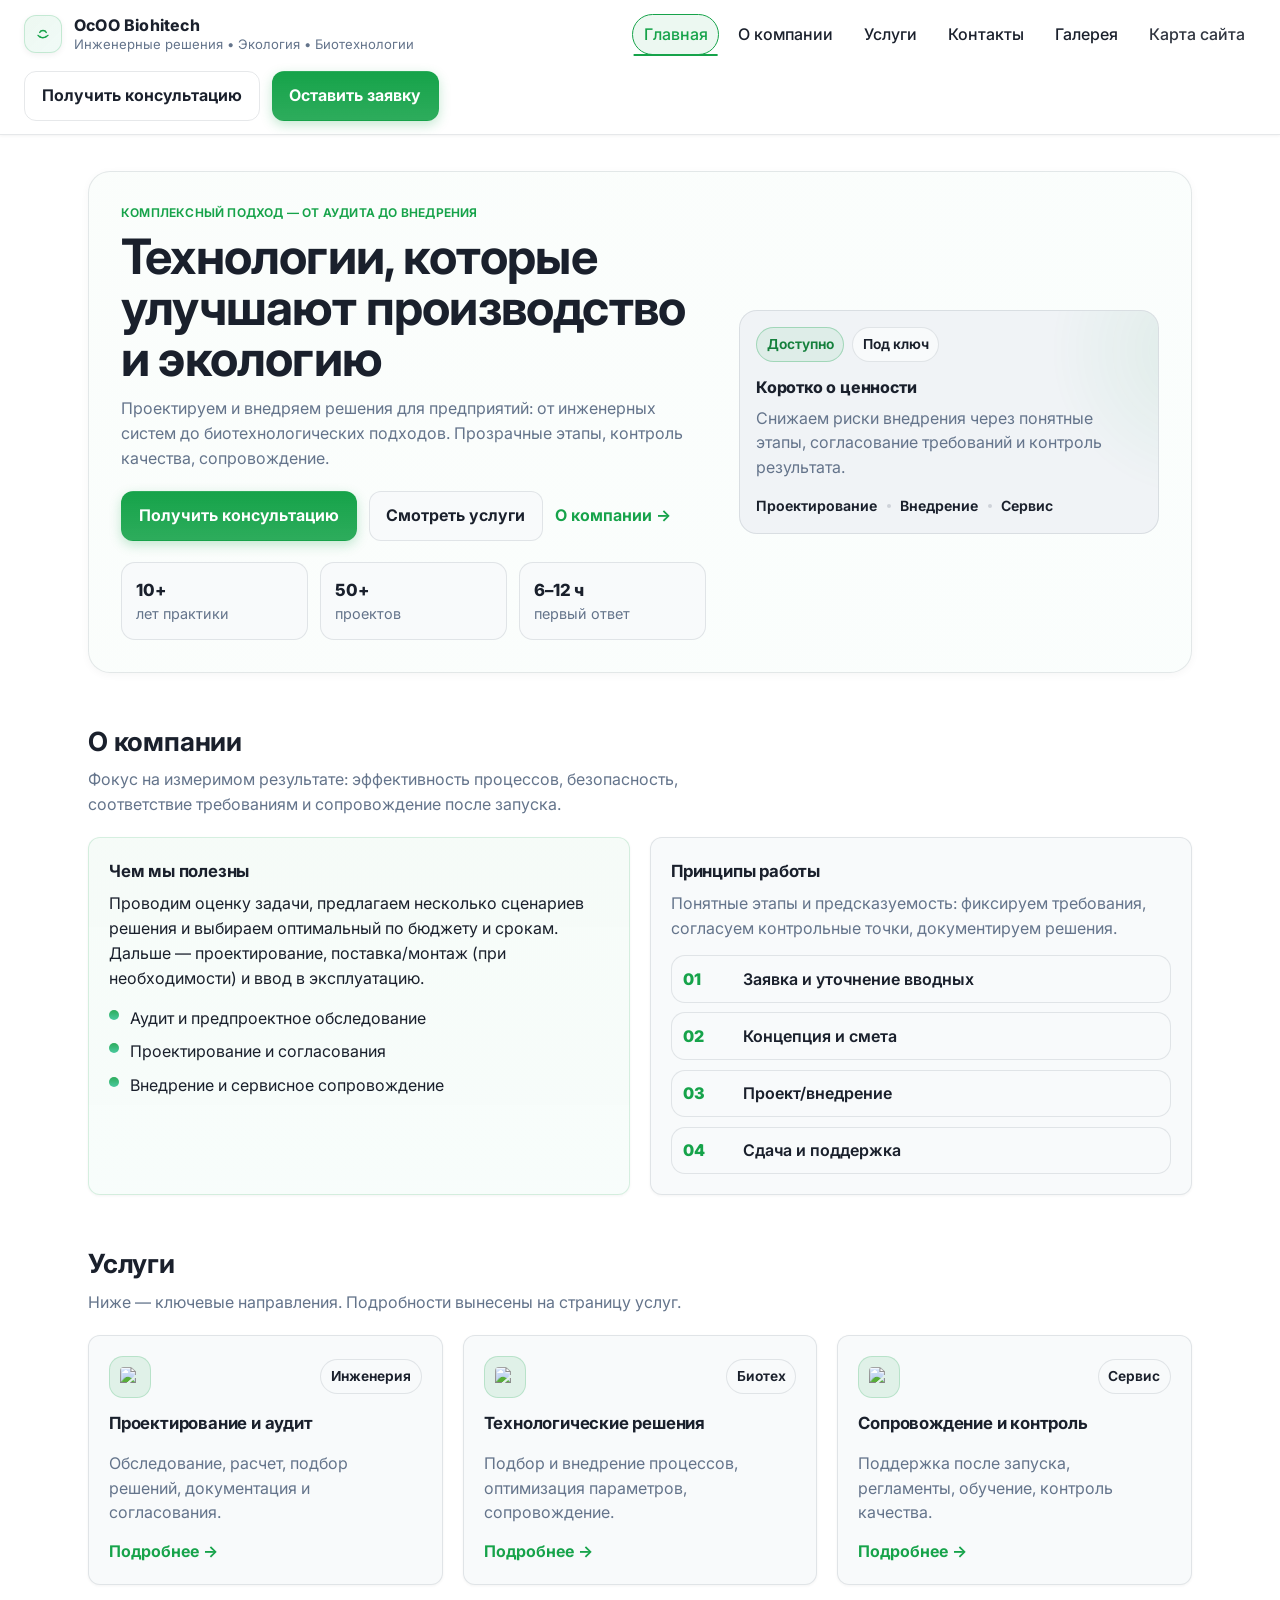
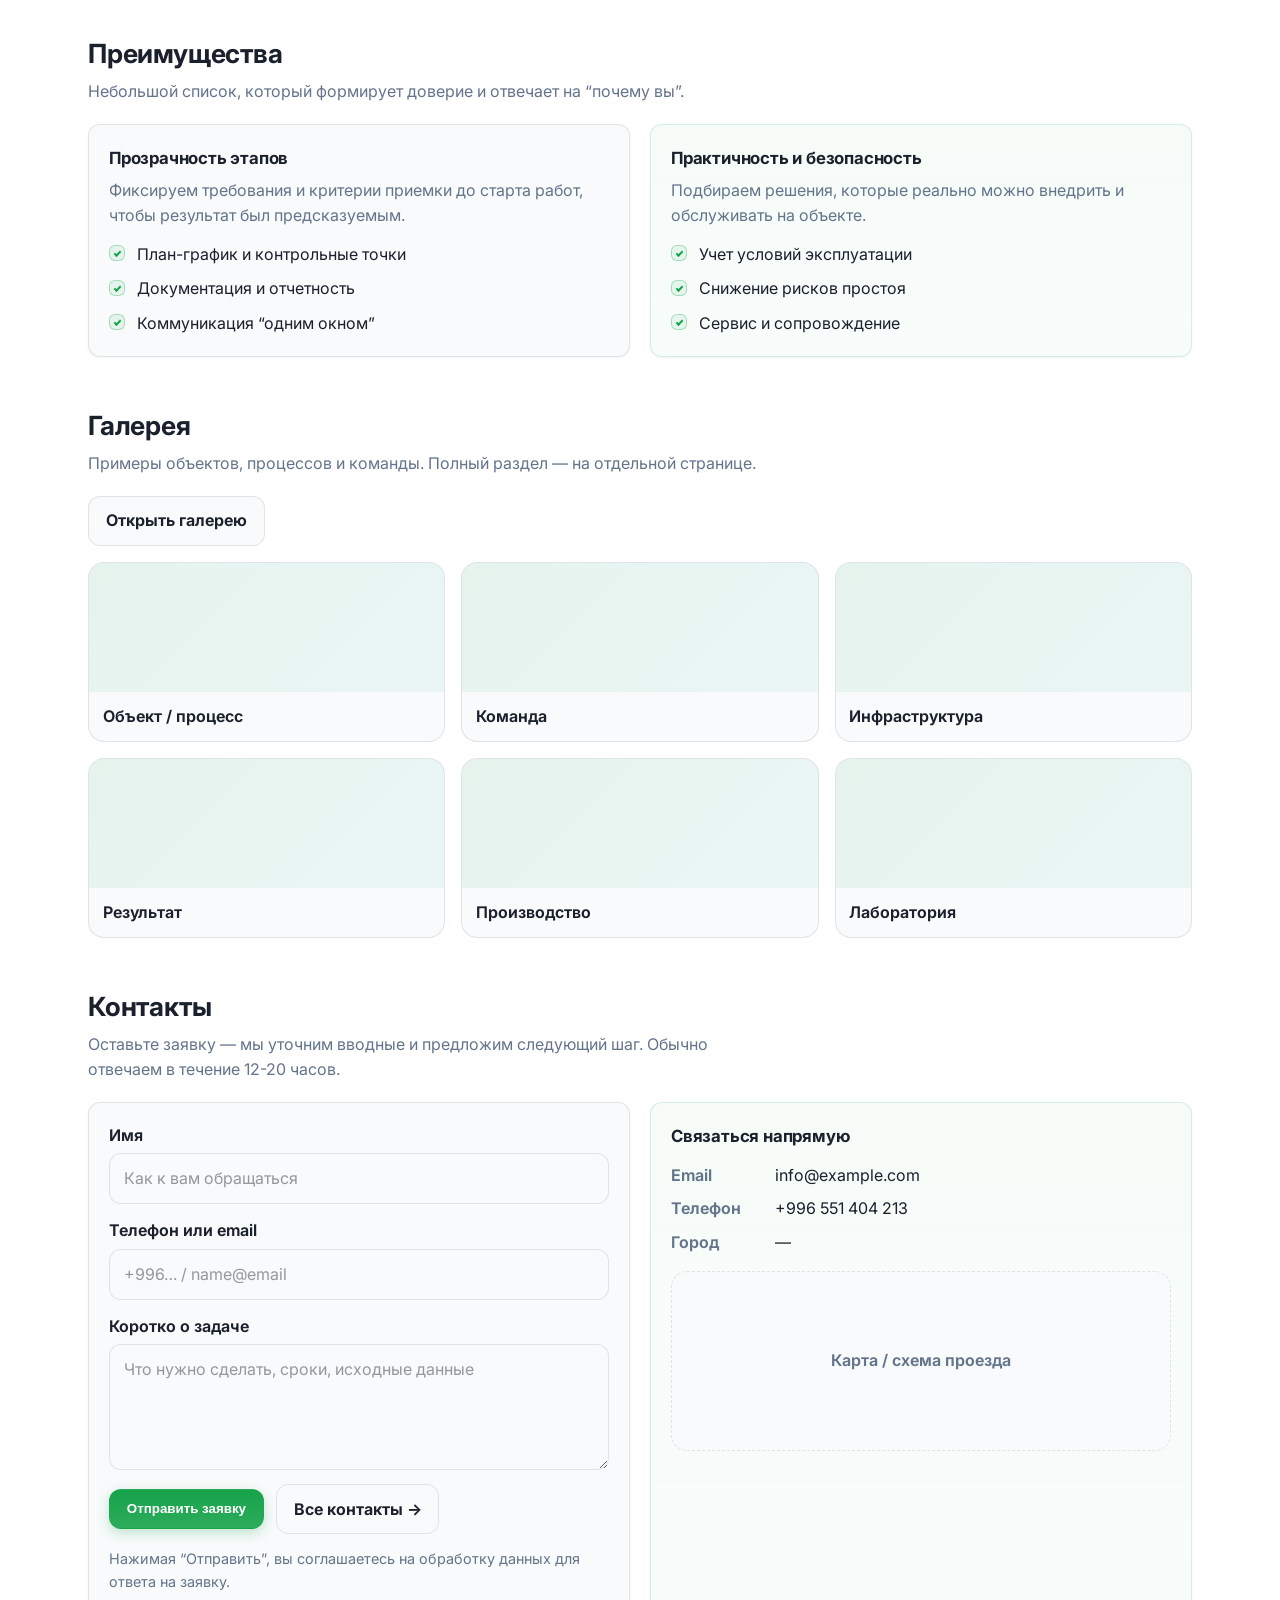
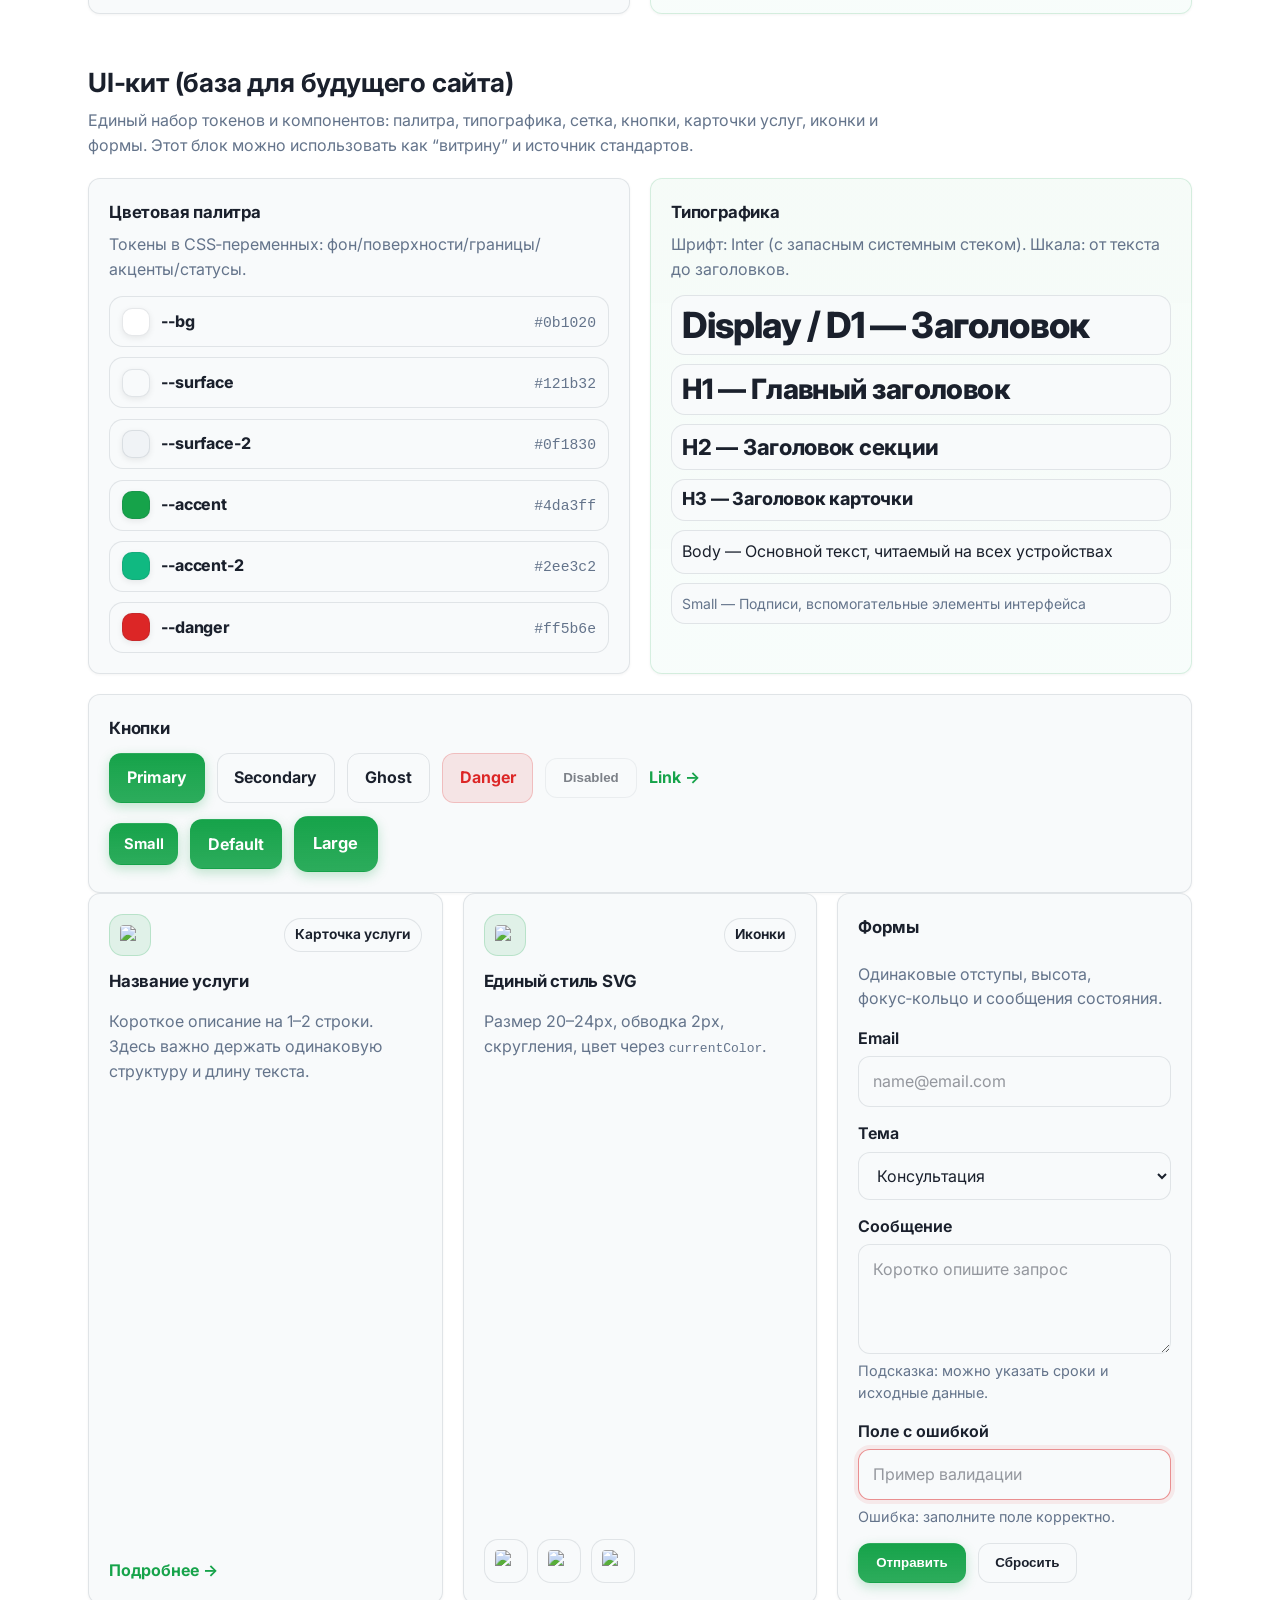
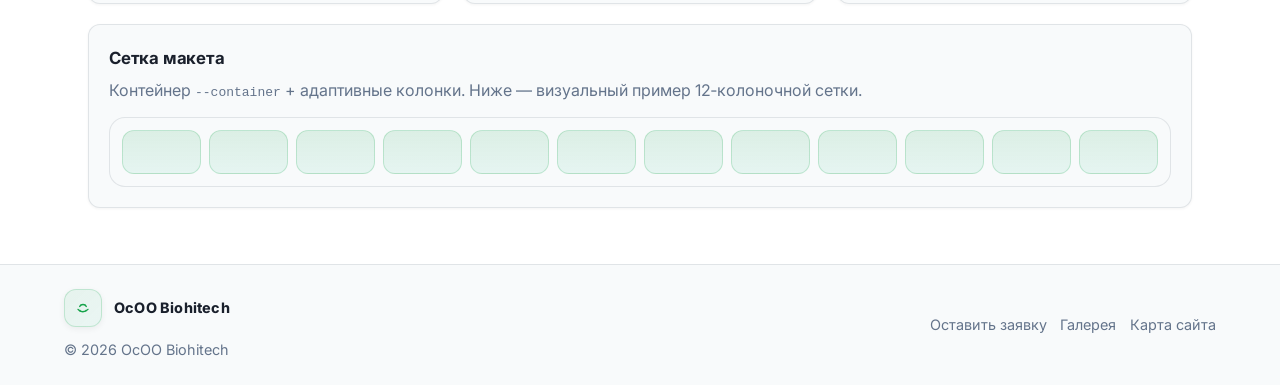
==== commit 263da633: "day15" ====
--- a/index.html
+++ b/index.html
@@ -15,7 +15,7 @@
       <a class="brand" href="index.html" aria-label="OcOO Biohitech — на главную">
         <span class="brand-mark" aria-hidden="true">
           <!-- Временная марка: замените на ваш файл Photo_2026-04-07_17-21-18.jpg при добавлении в проект -->
-          <svg viewBox="0 0 40 40" fill="none" xmlns="http://www.w3.org/2000/svg">
+          <svg viewBox="0 0 40 40" fill="none" xmlns="C:\Users\User\Desktop\DD\Новая папка\Photo_2026-04-07_17-21-18.jpg">
             <path d="M20 3C11.163 3 4 10.163 4 19c0 7.373 4.98 13.58 11.77 15.448.86.237 1.173-.373 1.173-.83 0-.41-.016-1.496-.025-2.937-4.79 1.04-5.8-2.308-5.8-2.308-.783-1.99-1.914-2.52-1.914-2.52-1.565-1.071.118-1.05.118-1.05 1.73.122 2.64 1.777 2.64 1.777 1.538 2.635 4.035 1.874 5.02 1.433.155-1.114.602-1.875 1.095-2.306-3.823-.436-7.843-1.911-7.843-8.51 0-1.881.672-3.42 1.776-4.624-.178-.437-.77-2.194.168-4.574 0 0 1.448-.464 4.743 1.768A16.46 16.46 0 0 1 20 10.314c1.47.007 2.95.198 4.33.582 3.293-2.232 4.738-1.768 4.738-1.768.94 2.38.348 4.137.17 4.574 1.106 1.205 1.774 2.743 1.774 4.624 0 6.615-4.026 8.07-7.86 8.497.62.535 1.173 1.59 1.173 3.205 0 2.314-.021 4.18-.021 4.75 0 .46.309 1.075 1.183.828C31.025 32.573 36 26.37 36 19c0-8.837-7.163-16-16-16Z" opacity=".0"/>
             <path d="M11 22.5c3.8 5.7 13 5.7 18 0" stroke="currentColor" stroke-width="2.5" stroke-linecap="round"/>
             <path d="M14 17.2c.9-2.3 2.9-3.6 6-3.6s5.1 1.3 6 3.6" stroke="currentColor" stroke-width="2.5" stroke-linecap="round"/>
@@ -69,7 +69,7 @@
               <div class="metric-label">проектов</div>
             </div>
             <div class="metric" role="listitem">
-              <div class="metric-value">12–20 ч</div>
+              <div class="metric-value">6–12 ч</div>
               <div class="metric-label">первый ответ</div>
             </div>
           </div>
@@ -137,10 +137,7 @@
         <article class="card service-card">
           <div class="service-top">
             <span class="icon-badge" aria-hidden="true">
-              <svg viewBox="0 0 24 24" fill="none" xmlns="http://www.w3.org/2000/svg">
-                <path d="M4 12h16" stroke="currentColor" stroke-width="2" stroke-linecap="round"/>
-                <path d="M12 4v16" stroke="currentColor" stroke-width="2" stroke-linecap="round"/>
-              </svg>
+              <img src="Новая папка/Photo_2026-04-07_17-21-18.jpg" alt="Инженерия">
             </span>
             <span class="tag">Инженерия</span>
           </div>
@@ -152,11 +149,7 @@
         <article class="card service-card">
           <div class="service-top">
             <span class="icon-badge" aria-hidden="true">
-              <svg viewBox="0 0 24 24" fill="none" xmlns="http://www.w3.org/2000/svg">
-                <path d="M7 14c2-5 3-7 5-7s3 2 5 7" stroke="currentColor" stroke-width="2" stroke-linecap="round"/>
-                <path d="M5 14h14" stroke="currentColor" stroke-width="2" stroke-linecap="round"/>
-                <path d="M6 19h12" stroke="currentColor" stroke-width="2" stroke-linecap="round"/>
-              </svg>
+              <img src="Новая папка/Photo_2026-04-07_17-21-18.jpg" alt="Биотех">
             </span>
             <span class="tag">Биотех</span>
           </div>
@@ -168,10 +161,7 @@
         <article class="card service-card">
           <div class="service-top">
             <span class="icon-badge" aria-hidden="true">
-              <svg viewBox="0 0 24 24" fill="none" xmlns="http://www.w3.org/2000/svg">
-                <path d="M6 12a6 6 0 1 0 12 0" stroke="currentColor" stroke-width="2" stroke-linecap="round"/>
-                <path d="M12 3v9" stroke="currentColor" stroke-width="2" stroke-linecap="round"/>
-              </svg>
+              <img src="Новая папка/Photo_2026-04-07_17-21-18.jpg" alt="Сервис">
             </span>
             <span class="tag">Сервис</span>
           </div>
@@ -279,7 +269,7 @@
           <h3>Связаться напрямую</h3>
           <div class="contact-lines">
             <div class="contact-line"><span class="contact-k">Email</span><a class="contact-v" href="mailto:info@example.com">info@example.com</a></div>
-            <div class="contact-line"><span class="contact-k">Телефон</span><a class="contact-v" href="tel:+996000000000">+996 000 000 000</a></div>
+            <div class="contact-line"><span class="contact-k">Телефон</span><a class="contact-v" href="tel:+996 551 404 213">+996 551 404 213</a></div>
             <div class="contact-line"><span class="contact-k">Город</span><span class="contact-v">—</span></div>
           </div>
           <div class="map-ph" aria-hidden="true">Карта / схема проезда</div>
@@ -342,10 +332,7 @@
         <article class="card service-card">
           <div class="service-top">
             <span class="icon-badge" aria-hidden="true">
-              <svg class="i" viewBox="0 0 24 24" fill="none" xmlns="http://www.w3.org/2000/svg">
-                <path d="M4 12h16" stroke="currentColor" stroke-width="2" stroke-linecap="round"/>
-                <path d="M12 4v16" stroke="currentColor" stroke-width="2" stroke-linecap="round"/>
-              </svg>
+              <img src="Новая папка/Photo_2026-04-07_17-21-18.jpg" alt="Карточка услуги">
             </span>
             <span class="tag">Карточка услуги</span>
           </div>
@@ -357,11 +344,7 @@
         <article class="card service-card">
           <div class="service-top">
             <span class="icon-badge" aria-hidden="true">
-              <svg class="i" viewBox="0 0 24 24" fill="none" xmlns="http://www.w3.org/2000/svg">
-                <path d="M7 14c2-5 3-7 5-7s3 2 5 7" stroke="currentColor" stroke-width="2" stroke-linecap="round"/>
-                <path d="M5 14h14" stroke="currentColor" stroke-width="2" stroke-linecap="round"/>
-                <path d="M6 19h12" stroke="currentColor" stroke-width="2" stroke-linecap="round"/>
-              </svg>
+              <img src="Новая папка/Photo_2026-04-07_17-21-18.jpg" alt="Иконки">
             </span>
             <span class="tag">Иконки</span>
           </div>
@@ -369,20 +352,13 @@
           <p class="muted">Размер 20–24px, обводка 2px, скругления, цвет через <code>currentColor</code>.</p>
           <div class="icon-row" aria-label="Примеры иконок">
             <span class="icon-sample" aria-label="Иконка плюс">
-              <svg class="i" viewBox="0 0 24 24" fill="none" xmlns="http://www.w3.org/2000/svg">
-                <path d="M12 5v14" stroke="currentColor" stroke-width="2" stroke-linecap="round"/>
-                <path d="M5 12h14" stroke="currentColor" stroke-width="2" stroke-linecap="round"/>
-              </svg>
+              <img class="i" src="Новая папка/Photo_2026-04-07_17-21-18.jpg" alt="Плюс">
             </span>
             <span class="icon-sample" aria-label="Иконка чек">
-              <svg class="i" viewBox="0 0 24 24" fill="none" xmlns="http://www.w3.org/2000/svg">
-                <path d="M6 12.5l3.2 3.2L18 7.9" stroke="currentColor" stroke-width="2" stroke-linecap="round" stroke-linejoin="round"/>
-              </svg>
+              <img class="i" src="Новая папка/Photo_2026-04-07_17-21-18.jpg" alt="Чек">
             </span>
             <span class="icon-sample" aria-label="Иконка молния">
-              <svg class="i" viewBox="0 0 24 24" fill="none" xmlns="http://www.w3.org/2000/svg">
-                <path d="M13 2L3 14h8l-1 8 11-14h-8l0-6Z" stroke="currentColor" stroke-width="2" stroke-linejoin="round"/>
-              </svg>
+              <img class="i" src="Новая папка/Photo_2026-04-07_17-21-18.jpg" alt="Молния">
             </span>
           </div>
         </article>
--- a/assets/css/main.css
+++ b/assets/css/main.css
@@ -1,29 +1,29 @@
 /* =========================================
-   OcOO Biohitech — Visual concept / UI kit
-   - Palette: deep navy + cold surfaces
-   - Accent: blue + mint highlight
+   OcOO Biohitech — Light Corporate Design
+   - Palette: clean white + light grays
+   - Accent: green + dark navy
    - Typography: modern neutral stack (Inter if installed)
-   - UI: soft radiuses, subtle borders, glow focus
+   - UI: soft radiuses, subtle borders
    ========================================= */
 :root {
-  --bg: #0b1020;
-  --surface: #121b32;
-  --surface-2: #0f1830;
-  --border: rgba(255, 255, 255, 0.08);
-  --border-strong: rgba(255, 255, 255, 0.14);
-
-  --text: rgba(255, 255, 255, 0.92);
-  --muted: rgba(255, 255, 255, 0.68);
-
-  --accent: #4da3ff;
-  --accent-hover: #6ab4ff;
-  --accent-2: #2ee3c2;
-  --danger: #ff5b6e;
-
-  --shadow: 0 14px 40px rgba(0, 0, 0, 0.35);
-  --radius: 14px;
-  --radius-sm: 10px;
-  --ring: 0 0 0 4px rgba(77, 163, 255, 0.25);
+  --bg: #ffffff;
+  --surface: #f8fafb;
+  --surface-2: #f0f3f6;
+  --border: rgba(51, 65, 85, 0.12);
+  --border-strong: rgba(51, 65, 85, 0.18);
+
+  --text: #1a202c;
+  --muted: #64748b;
+
+  --accent: #16a34a;
+  --accent-hover: #15803d;
+  --accent-2: #10b981;
+  --danger: #dc2626;
+
+  --shadow: 0 4px 12px rgba(0, 0, 0, 0.08);
+  --radius: 12px;
+  --radius-sm: 8px;
+  --ring: 0 0 0 3px rgba(22, 163, 74, 0.1);
 
   --container: 72rem;
   --gap: 1.25rem;
@@ -61,10 +61,7 @@
   margin: 0;
   min-height: 100vh;
   font-family: var(--font);
-  background:
-    radial-gradient(1200px 800px at 20% -20%, rgba(77, 163, 255, 0.18), transparent 60%),
-    radial-gradient(900px 700px at 90% 0%, rgba(46, 227, 194, 0.12), transparent 55%),
-    var(--bg);
+  background: var(--bg);
   color: var(--text);
   line-height: var(--lh-body);
 }
@@ -95,13 +92,13 @@
   align-items: center;
   justify-content: space-between;
   gap: 1rem;
-  padding: 1rem 1.5rem;
+  padding: 0.85rem 1.5rem;
   border-bottom: 1px solid var(--border);
-  background: linear-gradient(180deg, rgba(18, 27, 50, 0.92), rgba(18, 27, 50, 0.75));
-  backdrop-filter: blur(10px);
+  background: #ffffff;
   position: sticky;
   top: 0;
   z-index: 20;
+  box-shadow: 0 1px 3px rgba(0, 0, 0, 0.05);
 }
 
 /* Header branding */
@@ -123,10 +120,10 @@
   border-radius: 12px;
   display: grid;
   place-items: center;
-  background: linear-gradient(135deg, rgba(77, 163, 255, 0.22), rgba(46, 227, 194, 0.14));
-  border: 1px solid var(--border);
-  box-shadow: 0 10px 30px rgba(0, 0, 0, 0.25);
-  color: rgba(255, 255, 255, 0.9);
+  background: linear-gradient(135deg, rgba(22, 163, 74, 0.08), rgba(16, 185, 129, 0.06));
+  border: 1px solid rgba(22, 163, 74, 0.2);
+  box-shadow: 0 2px 6px rgba(0, 0, 0, 0.06);
+  color: var(--accent);
 }
 .brand-mark svg { width: 22px; height: 22px; display: block; }
 
@@ -143,22 +140,24 @@
 }
 
 .nav a {
-  color: rgba(255, 255, 255, 0.82);
+  color: var(--text);
   padding: 0.45rem 0.65rem;
   border-radius: 999px;
   border: 1px solid transparent;
+  font-weight: 500;
+  transition: all 0.2s ease;
 }
 
 .nav a:hover {
-  color: rgba(255, 255, 255, 0.95);
+  color: var(--accent);
   border-color: var(--border);
-  background: rgba(255, 255, 255, 0.04);
+  background: var(--surface);
 }
 
 .nav a[aria-current="page"] {
-  color: rgba(255, 255, 255, 0.95);
-  border-color: rgba(77, 163, 255, 0.25);
-  background: rgba(77, 163, 255, 0.10);
+  color: var(--accent);
+  border-color: var(--accent);
+  background: rgba(22, 163, 74, 0.08);
 }
 
 .nav-sitemap {
@@ -197,46 +196,46 @@
 .btn--lg { padding: 0.88rem 1.15rem; border-radius: 14px; font-size: 1.03rem; }
 
 .btn--primary {
-  background: linear-gradient(180deg, rgba(77, 163, 255, 1), rgba(77, 163, 255, 0.85));
-  color: #071022;
-  box-shadow: 0 18px 45px rgba(77, 163, 255, 0.22);
+  background: linear-gradient(180deg, rgba(22, 163, 74, 1), rgba(22, 163, 74, 0.9));
+  color: #ffffff;
+  box-shadow: 0 4px 12px rgba(22, 163, 74, 0.25);
 }
 .btn--primary:hover {
-  background: linear-gradient(180deg, rgba(106, 180, 255, 1), rgba(106, 180, 255, 0.86));
-  color: #071022;
+  background: linear-gradient(180deg, rgba(21, 128, 61, 1), rgba(21, 128, 61, 0.9));
+  color: #ffffff;
 }
 
 .btn--secondary {
-  background: rgba(255, 255, 255, 0.06);
+  background: var(--surface);
   border-color: var(--border);
-  color: rgba(255, 255, 255, 0.92);
+  color: var(--text);
 }
 .btn--secondary:hover {
-  background: rgba(255, 255, 255, 0.09);
+  background: var(--surface-2);
   border-color: var(--border-strong);
-  color: rgba(255, 255, 255, 0.95);
+  color: var(--text);
 }
 
 .btn--ghost {
   background: transparent;
   border-color: var(--border);
-  color: rgba(255, 255, 255, 0.9);
+  color: var(--text);
 }
 .btn--ghost:hover {
-  background: rgba(255, 255, 255, 0.06);
+  background: var(--surface);
   border-color: var(--border-strong);
-  color: rgba(255, 255, 255, 0.95);
+  color: var(--accent);
 }
 
 .btn--danger {
-  background: rgba(255, 91, 110, 0.14);
-  border-color: rgba(255, 91, 110, 0.28);
-  color: rgba(255, 234, 236, 0.95);
+  background: rgba(220, 38, 38, 0.1);
+  border-color: rgba(220, 38, 38, 0.2);
+  color: #dc2626;
 }
 .btn--danger:hover {
-  background: rgba(255, 91, 110, 0.20);
-  border-color: rgba(255, 91, 110, 0.36);
-  color: rgba(255, 234, 236, 0.98);
+  background: rgba(220, 38, 38, 0.15);
+  border-color: rgba(220, 38, 38, 0.3);
+  color: #b91c1c;
 }
 
 .btn--link {
@@ -272,30 +271,27 @@
 
 /* Cards (UI-kit) */
 .card {
-  background: linear-gradient(180deg, rgba(18, 27, 50, 0.92), rgba(18, 27, 50, 0.75));
+  background: var(--surface);
   border: 1px solid var(--border);
   border-radius: var(--radius);
   padding: 1.25rem;
-  box-shadow: 0 16px 44px rgba(0, 0, 0, 0.20);
+  box-shadow: 0 1px 3px rgba(41, 37, 37, 0.05);
 }
 .card h3 { margin: 0 0 0.45rem; font-size: 1.05rem; letter-spacing: -0.2px; }
 .card p { margin: 0; }
 
 .card--soft {
-  background: linear-gradient(180deg, rgba(15, 24, 48, 0.92), rgba(15, 24, 48, 0.72));
-  border-color: rgba(77, 163, 255, 0.12);
+  background: linear-gradient(180deg, rgba(22, 163, 74, 0.04), rgba(16, 185, 129, 0.03));
+  border-color: rgba(22, 163, 74, 0.15);
 }
 
 /* Hero */
 .hero {
-  border: 1px solid rgba(255, 255, 255, 0.06);
+  border: 1px solid var(--border);
   border-radius: 22px;
   padding: clamp(1.25rem, 3.4vw, 2rem);
-  background:
-    radial-gradient(900px 480px at 10% 0%, rgba(77, 163, 255, 0.22), transparent 60%),
-    radial-gradient(820px 520px at 90% 10%, rgba(46, 227, 194, 0.16), transparent 55%),
-    linear-gradient(180deg, rgba(18, 27, 50, 0.80), rgba(18, 27, 50, 0.50));
-  box-shadow: var(--shadow);
+  background: linear-gradient(135deg, rgba(22, 163, 74, 0.02), rgba(16, 185, 129, 0.02));
+  box-shadow: 0 2px 8px rgba(0, 0, 0, 0.04);
 }
 
 .hero-inner {
@@ -307,9 +303,11 @@
 
 .eyebrow {
   margin: 0 0 0.5rem;
-  color: rgba(255, 255, 255, 0.78);
+  color: var(--accent);
   font-weight: 650;
   letter-spacing: 0.2px;
+  text-transform: uppercase;
+  font-size: 0.75rem;
 }
 
 .hero h1 {
@@ -317,11 +315,12 @@
   font-size: clamp(1.9rem, 4.4vw, 3.05rem);
   letter-spacing: -0.8px;
   line-height: 1.05;
+  color: var(--text);
 }
 
 .hero-lead {
   margin: 0;
-  color: rgba(255, 255, 255, 0.72);
+  color: var(--muted);
   max-width: 62ch;
 }
 
@@ -341,20 +340,20 @@
 }
 
 .metric {
-  border: 1px solid rgba(255, 255, 255, 0.08);
-  background: rgba(255, 255, 255, 0.03);
+  border: 1px solid var(--border);
+  background: var(--surface);
   border-radius: 14px;
   padding: 0.85rem 0.9rem;
 }
 
-.metric-value { font-weight: 800; font-size: 1.05rem; letter-spacing: -0.2px; }
-.metric-label { color: rgba(255, 255, 255, 0.68); font-size: 0.9rem; }
+.metric-value { font-weight: 800; font-size: 1.05rem; letter-spacing: -0.2px; color: var(--text); }
+.metric-label { color: var(--muted); font-size: 0.9rem; }
 
 .hero-visual { display: grid; justify-items: end; }
 .hero-card {
   width: min(420px, 100%);
-  background: linear-gradient(180deg, rgba(11, 16, 32, 0.45), rgba(11, 16, 32, 0.20));
-  border: 1px solid rgba(255, 255, 255, 0.10);
+  background: var(--surface-2);
+  border: 1px solid var(--border);
   border-radius: 18px;
   padding: 1rem;
   position: relative;
@@ -366,26 +365,26 @@
   inset: -40% -40% auto auto;
   width: 320px;
   height: 320px;
-  background: radial-gradient(circle at center, rgba(77, 163, 255, 0.30), transparent 65%);
+  background: radial-gradient(circle at center, rgba(22, 163, 74, 0.08), transparent 65%);
   transform: translate(10%, -10%);
   filter: blur(2px);
   pointer-events: none;
 }
 .hero-card-top { display: flex; gap: 0.5rem; position: relative; }
 .hero-card-body { margin-top: 0.85rem; position: relative; }
-.hero-visual-title { font-weight: 760; letter-spacing: -0.2px; }
-.hero-visual-text { margin-top: 0.35rem; color: rgba(255, 255, 255, 0.70); }
+.hero-visual-title { font-weight: 760; letter-spacing: -0.2px; color: var(--text); }
+.hero-visual-text { margin-top: 0.35rem; color: var(--muted); }
 .hero-card-bottom {
   margin-top: 0.95rem;
   display: flex;
   gap: 0.6rem;
   align-items: center;
-  color: rgba(255, 255, 255, 0.60);
+  color: var(--muted);
   font-size: 0.88rem;
   position: relative;
 }
-.mini { color: rgba(255, 255, 255, 0.70); font-weight: 650; }
-.dot { width: 4px; height: 4px; border-radius: 999px; background: rgba(255, 255, 255, 0.30); }
+.mini { color: var(--text); font-weight: 650; }
+.dot { width: 4px; height: 4px; border-radius: 999px; background: var(--border-strong); }
 
 /* Chips / Tags */
 .chip, .tag {
@@ -394,27 +393,27 @@
   gap: 0.4rem;
   padding: 0.35rem 0.6rem;
   border-radius: 999px;
-  border: 1px solid rgba(255, 255, 255, 0.10);
-  background: rgba(255, 255, 255, 0.04);
-  color: rgba(255, 255, 255, 0.82);
+  border: 1px solid var(--border);
+  background: var(--surface);
+  color: var(--text);
   font-weight: 650;
   font-size: 0.86rem;
 }
 .chip--ok {
-  border-color: rgba(46, 227, 194, 0.24);
-  background: rgba(46, 227, 194, 0.10);
-  color: rgba(220, 255, 248, 0.92);
+  border-color: rgba(22, 163, 74, 0.3);
+  background: rgba(22, 163, 74, 0.08);
+  color: #15803d;
 }
 
 /* Lists / steps */
 .list { margin-top: 0.95rem; display: grid; gap: 0.55rem; }
-.list-item { display: grid; grid-template-columns: 12px 1fr; gap: 0.55rem; align-items: start; color: rgba(255, 255, 255, 0.78); }
-.bullet { width: 10px; height: 10px; border-radius: 6px; margin-top: 0.25rem; background: linear-gradient(180deg, rgba(77, 163, 255, 0.9), rgba(46, 227, 194, 0.75)); }
+.list-item { display: grid; grid-template-columns: 12px 1fr; gap: 0.55rem; align-items: start; color: var(--text); }
+.bullet { width: 10px; height: 10px; border-radius: 6px; margin-top: 0.25rem; background: linear-gradient(180deg, rgba(22, 163, 74, 0.9), rgba(16, 185, 129, 0.75)); }
 
 .steps { margin-top: 0.9rem; display: grid; gap: 0.6rem; }
-.step { display: grid; grid-template-columns: 48px 1fr; gap: 0.75rem; align-items: center; padding: 0.65rem 0.7rem; border-radius: 14px; border: 1px solid rgba(255, 255, 255, 0.08); background: rgba(255, 255, 255, 0.03); }
-.step-n { font-weight: 850; letter-spacing: -0.3px; color: rgba(255, 255, 255, 0.8); }
-.step-t { color: rgba(255, 255, 255, 0.82); font-weight: 620; }
+.step { display: grid; grid-template-columns: 48px 1fr; gap: 0.75rem; align-items: center; padding: 0.65rem 0.7rem; border-radius: 14px; border: 1px solid var(--border); background: var(--surface); }
+.step-n { font-weight: 850; letter-spacing: -0.3px; color: var(--accent); }
+.step-t { color: var(--text); font-weight: 620; }
 
 /* Service cards */
 .service-top { display: flex; align-items: center; justify-content: space-between; gap: 0.75rem; margin-bottom: 0.75rem; }
@@ -424,22 +423,23 @@
   border-radius: 14px;
   display: grid;
   place-items: center;
-  background: rgba(77, 163, 255, 0.10);
-  border: 1px solid rgba(77, 163, 255, 0.22);
-  color: rgba(210, 235, 255, 0.95);
+  background: rgba(22, 163, 74, 0.1);
+  border: 1px solid rgba(22, 163, 74, 0.2);
+  color: var(--accent);
 }
 .icon-badge svg { width: 22px; height: 22px; }
+.icon-badge img { width: 20px; height: 20px; object-fit: cover; border-radius: 4px; }
 
 /* Advantages */
 .adv-list { margin-top: 0.9rem; display: grid; gap: 0.6rem; }
-.adv { display: grid; grid-template-columns: 18px 1fr; gap: 0.6rem; align-items: start; color: rgba(255, 255, 255, 0.78); }
+.adv { display: grid; grid-template-columns: 18px 1fr; gap: 0.6rem; align-items: start; color: var(--text); }
 .check {
   width: 16px;
   height: 16px;
   margin-top: 0.2rem;
   border-radius: 6px;
-  border: 1px solid rgba(46, 227, 194, 0.22);
-  background: rgba(46, 227, 194, 0.10);
+  border: 1px solid rgba(22, 163, 74, 0.3);
+  background: rgba(22, 163, 74, 0.08);
   position: relative;
 }
 .check::after {
@@ -447,8 +447,8 @@
   position: absolute;
   width: 7px;
   height: 4px;
-  border-left: 2px solid rgba(220, 255, 248, 0.95);
-  border-bottom: 2px solid rgba(220, 255, 248, 0.95);
+  border-left: 2px solid var(--accent);
+  border-bottom: 2px solid var(--accent);
   transform: rotate(-45deg);
   left: 4px;
   top: 5px;
@@ -463,67 +463,63 @@
 .gallery-item {
   border-radius: 16px;
   overflow: hidden;
-  border: 1px solid rgba(255, 255, 255, 0.08);
-  background: rgba(255, 255, 255, 0.03);
+  border: 1px solid var(--border);
+  background: var(--surface);
   display: grid;
   grid-template-rows: 1fr auto;
   min-height: 180px;
   transition: transform 0.15s ease, border-color 0.15s ease, background 0.15s ease;
-  color: rgba(255, 255, 255, 0.90);
+  color: var(--text);
 }
 .gallery-item:hover {
   transform: translateY(-2px);
-  border-color: rgba(77, 163, 255, 0.22);
-  background: rgba(77, 163, 255, 0.06);
-  color: rgba(255, 255, 255, 0.95);
+  border-color: var(--accent);
+  background: rgba(22, 163, 74, 0.05);
 }
 .gallery-ph {
-  background:
-    radial-gradient(420px 240px at 20% 15%, rgba(77, 163, 255, 0.18), transparent 60%),
-    radial-gradient(360px 240px at 90% 40%, rgba(46, 227, 194, 0.12), transparent 55%),
-    linear-gradient(180deg, rgba(255, 255, 255, 0.06), rgba(255, 255, 255, 0.02));
-}
-.gallery-cap { padding: 0.75rem 0.85rem; font-weight: 650; color: rgba(255, 255, 255, 0.82); }
+  background: linear-gradient(135deg, rgba(22, 163, 74, 0.08), rgba(16, 185, 129, 0.06));
+}
+.gallery-cap { padding: 0.75rem 0.85rem; font-weight: 650; color: var(--text); }
 
 /* Forms */
 .form { display: grid; gap: 0.9rem; }
 .field { display: grid; gap: 0.35rem; }
-.field label { font-weight: 650; color: rgba(255, 255, 255, 0.86); }
+.field label { font-weight: 650; color: var(--text); }
 input, textarea, select {
   width: 100%;
   padding: 0.75rem 0.85rem;
   border-radius: 12px;
-  border: 1px solid rgba(255, 255, 255, 0.10);
-  background: rgba(255, 255, 255, 0.04);
-  color: rgba(255, 255, 255, 0.92);
+  border: 1px solid var(--border);
+  background: var(--surface);
+  color: var(--text);
   font: inherit;
 }
 textarea { resize: vertical; min-height: 110px; }
-input::placeholder, textarea::placeholder { color: rgba(255, 255, 255, 0.45); }
-.help { color: rgba(255, 255, 255, 0.55); font-size: 0.9rem; }
+input::placeholder, textarea::placeholder { color: rgba(26, 32, 44, 0.45); }
+.help { color: var(--muted); font-size: 0.9rem; }
 .field--error input,
 .field--error textarea,
 .field--error select {
-  border-color: rgba(255, 91, 110, 0.35);
-  box-shadow: 0 0 0 4px rgba(255, 91, 110, 0.10);
+  border-color: rgba(220, 38, 38, 0.35);
+  box-shadow: 0 0 0 4px rgba(220, 38, 38, 0.08);
 }
 .form-actions { display: flex; flex-wrap: wrap; gap: 0.75rem; align-items: center; }
-.form-note { margin: 0; color: rgba(255, 255, 255, 0.55); font-size: 0.9rem; }
+.form-note { margin: 0; color: var(--muted); font-size: 0.9rem; }
 
 .contact-lines { margin-top: 0.85rem; display: grid; gap: 0.55rem; }
 .contact-line { display: grid; grid-template-columns: 92px 1fr; gap: 0.75rem; align-items: center; }
-.contact-k { color: rgba(255, 255, 255, 0.62); font-weight: 650; }
-.contact-v { color: rgba(255, 255, 255, 0.88); }
+.contact-k { color: var(--muted); font-weight: 650; }
+.contact-v { color: var(--text); }
 
 .map-ph {
   margin-top: 1rem;
   border-radius: 16px;
-  border: 1px dashed rgba(255, 255, 255, 0.18);
-  background: rgba(255, 255, 255, 0.03);
+  border: 1px dashed var(--border);
+  background: var(--surface);
   min-height: 180px;
   display: grid;
   place-items: center;
-  color: rgba(255, 255, 255, 0.55);
+  color: var(--muted);
   font-weight: 650;
   overflow: hidden;
 }
@@ -541,6 +537,7 @@
   border-top: 1px solid var(--border);
   color: var(--muted);
   font-size: 0.9rem;
+  background: var(--surface);
 }
 
 .footer-inner {
@@ -553,10 +550,10 @@
   align-items: center;
 }
 .footer-left { display: grid; }
-.footer-note { margin: 0.75rem 0 0; color: rgba(255, 255, 255, 0.55); }
+.footer-note { margin: 0.75rem 0 0; color: var(--muted); }
 .footer-right { display: flex; flex-wrap: wrap; gap: 0.85rem; }
-.footer-right a { color: rgba(255, 255, 255, 0.72); }
-.footer-right a:hover { color: rgba(255, 255, 255, 0.9); }
+.footer-right a { color: var(--muted); }
+.footer-right a:hover { color: var(--text); }
 
 .page-title {
   margin: 0 0 0.5rem;
@@ -579,20 +576,21 @@
   display: flex;
   flex-direction: column;
   padding: 1.35rem;
-  background: linear-gradient(180deg, rgba(18, 27, 50, 0.92), rgba(18, 27, 50, 0.75));
+  background: var(--surface);
   border: 1px solid var(--border);
   border-radius: 12px;
   transition: border-color 0.15s, transform 0.15s;
 }
 
 .sitemap-card:hover {
-  border-color: rgba(77, 163, 255, 0.35);
+  border-color: var(--accent);
   transform: translateY(-2px);
 }
 
 .sitemap-card h2 {
   margin: 0 0 0.5rem;
   font-size: 1.1rem;
+  color: var(--text);
 }
 
 .sitemap-card p {
@@ -617,14 +615,11 @@
 
 /* Inner pages — hero & layout */
 .page-hero {
-  border: 1px solid rgba(255, 255, 255, 0.06);
+  border: 1px solid var(--border);
   border-radius: 22px;
   padding: clamp(1.25rem, 3vw, 1.85rem) clamp(1.25rem, 3vw, 2rem);
-  background:
-    radial-gradient(820px 420px at 12% 0%, rgba(77, 163, 255, 0.18), transparent 62%),
-    radial-gradient(720px 420px at 92% 15%, rgba(46, 227, 194, 0.12), transparent 58%),
-    linear-gradient(180deg, rgba(18, 27, 50, 0.82), rgba(18, 27, 50, 0.52));
-  box-shadow: 0 16px 44px rgba(0, 0, 0, 0.22);
+  background: linear-gradient(135deg, rgba(22, 163, 74, 0.03), rgba(16, 185, 129, 0.02));
+  box-shadow: 0 2px 8px rgba(0, 0, 0, 0.04);
   margin-bottom: 0.35rem;
 }
 
@@ -637,6 +632,7 @@
   font-size: clamp(1.45rem, 3.2vw, 2.05rem);
   letter-spacing: -0.35px;
   line-height: 1.12;
+  color: var(--text);
 }
 
 .page-hero-lead {
@@ -677,7 +673,7 @@
 .stat-card {
   border-radius: var(--radius);
   border: 1px solid var(--border);
-  background: rgba(255, 255, 255, 0.03);
+  background: var(--surface);
   padding: 1rem 1.05rem;
   text-align: center;
 }
@@ -686,7 +682,7 @@
   font-weight: 800;
   font-size: clamp(1.15rem, 2.4vw, 1.45rem);
   letter-spacing: -0.35px;
-  color: rgba(255, 255, 255, 0.95);
+  color: var(--accent);
 }
 
 .stat-label {
@@ -742,15 +738,16 @@
 .contact-tile {
   border-radius: var(--radius);
   border: 1px solid var(--border);
-  background: linear-gradient(180deg, rgba(18, 27, 50, 0.92), rgba(18, 27, 50, 0.75));
+  background: var(--surface);
   padding: 1.1rem 1.2rem;
-  box-shadow: 0 12px 34px rgba(0, 0, 0, 0.14);
+  box-shadow: 0 1px 3px rgba(0, 0, 0, 0.04);
 }
 
 .contact-tile h3 {
   margin: 0 0 0.4rem;
   font-size: 1rem;
   letter-spacing: -0.15px;
+  color: var(--text);
 }
 
 .contact-tile p {
@@ -765,8 +762,8 @@
 }
 
 .contact-tile.card--soft {
-  background: linear-gradient(180deg, rgba(15, 24, 48, 0.92), rgba(15, 24, 48, 0.72));
-  border-color: rgba(77, 163, 255, 0.12);
+  background: linear-gradient(180deg, rgba(22, 163, 74, 0.04), rgba(16, 185, 129, 0.03));
+  border-color: rgba(22, 163, 74, 0.15);
 }
 
 .contact-tile .contact-tile-k {
@@ -775,7 +772,7 @@
   font-weight: 750;
   letter-spacing: 0.12em;
   text-transform: uppercase;
-  color: rgba(255, 255, 255, 0.48);
+  color: var(--muted);
   margin-bottom: 0.35rem;
 }
 
@@ -797,9 +794,9 @@
   font-size: 0.88em;
   padding: 0.12em 0.4em;
   border-radius: 8px;
-  background: rgba(255, 255, 255, 0.06);
+  background: var(--surface);
   border: 1px solid var(--border);
-  color: rgba(255, 255, 255, 0.88);
+  color: var(--text);
 }
 
 .gallery-page figure.gallery-item {
@@ -941,29 +938,29 @@
   align-items: center;
   padding: 0.65rem 0.75rem;
   border-radius: 14px;
-  border: 1px solid rgba(255, 255, 255, 0.08);
-  background: rgba(255, 255, 255, 0.03);
+  border: 1px solid var(--border);
+  background: var(--surface);
 }
 .swatch-c {
   width: 28px;
   height: 28px;
   border-radius: 10px;
   background: var(--c);
-  border: 1px solid rgba(255, 255, 255, 0.16);
-  box-shadow: 0 10px 22px rgba(0,0,0,0.18);
+  border: 1px solid var(--border);
+  box-shadow: 0 2px 6px rgba(0,0,0,0.08);
 }
 .swatch-t { display: flex; justify-content: space-between; gap: 0.75rem; align-items: baseline; }
-.swatch-n { font-weight: 750; letter-spacing: -0.15px; color: rgba(255,255,255,0.9); }
-.swatch-v { color: rgba(255,255,255,0.58); font-size: 0.92rem; font-family: ui-monospace, "Cascadia Code", "Segoe UI Mono", Consolas, monospace; }
+.swatch-n { font-weight: 750; letter-spacing: -0.15px; color: var(--text); }
+.swatch-v { color: var(--muted); font-size: 0.92rem; font-family: ui-monospace, "Cascadia Code", "Segoe UI Mono", Consolas, monospace; }
 
 .type-scale { margin-top: 0.85rem; display: grid; gap: 0.55rem; }
-.t { padding: 0.55rem 0.65rem; border-radius: 14px; border: 1px solid rgba(255,255,255,0.08); background: rgba(255,255,255,0.03); }
+.t { padding: 0.55rem 0.65rem; border-radius: 14px; border: 1px solid var(--border); background: var(--surface); color: var(--text); }
 .t--d1 { font-size: var(--fs-d1); line-height: var(--lh-tight); font-weight: 800; letter-spacing: -0.8px; }
 .t--h1 { font-size: var(--fs-h1); line-height: var(--lh-tight); font-weight: 800; letter-spacing: -0.55px; }
 .t--h2 { font-size: var(--fs-h2); line-height: 1.2; font-weight: 760; letter-spacing: -0.3px; }
 .t--h3 { font-size: var(--fs-h3); line-height: 1.25; font-weight: 760; letter-spacing: -0.2px; }
-.t--body { font-size: var(--fs-body); color: rgba(255,255,255,0.84); }
-.t--small { font-size: var(--fs-small); color: rgba(255,255,255,0.68); }
+.t--body { font-size: var(--fs-body); color: var(--text); }
+.t--small { font-size: var(--fs-small); color: var(--muted); }
 
 .i { width: 22px; height: 22px; display: block; }
 .icon-row { margin-top: 0.85rem; display: flex; flex-wrap: wrap; gap: 0.6rem; align-items: center; }
@@ -973,16 +970,17 @@
   display: grid;
   place-items: center;
   border-radius: 14px;
-  border: 1px solid rgba(255,255,255,0.10);
-  background: rgba(255,255,255,0.04);
-  color: rgba(255,255,255,0.86);
-}
+  border: 1px solid var(--border);
+  background: var(--surface);
+  color: var(--accent);
+}
+.icon-sample img { width: 22px; height: 22px; object-fit: cover; border-radius: 4px; }
 
 .layout-grid {
   margin-top: 0.9rem;
   border-radius: 16px;
-  border: 1px solid rgba(255,255,255,0.10);
-  background: rgba(255,255,255,0.03);
+  border: 1px solid var(--border);
+  background: var(--surface);
   padding: 0.75rem;
   display: grid;
   grid-template-columns: repeat(12, minmax(0, 1fr));
@@ -991,8 +989,8 @@
 .layout-grid > span {
   height: 44px;
   border-radius: 12px;
-  background: linear-gradient(180deg, rgba(77, 163, 255, 0.12), rgba(46, 227, 194, 0.06));
-  border: 1px solid rgba(77, 163, 255, 0.12);
+  background: linear-gradient(180deg, rgba(22, 163, 74, 0.12), rgba(16, 185, 129, 0.08));
+  border: 1px solid rgba(22, 163, 74, 0.2);
 }
 
 @media (max-width: 640px) {
@@ -1012,7 +1010,7 @@
 }
 
 .mobile-nav-toggle:hover {
-  background: rgba(255, 255, 255, 0.05);
+  background: var(--surface);
 }
 
 .mobile-nav-toggle .hamburger {
@@ -1040,6 +1038,695 @@
   top: 8px;
 }
 
+/* =========================================
+   Animations & Transitions (Enhanced UX)
+   ========================================= */
+
+/* Keyframe animations */
+@keyframes fadeInUp {
+  from {
+    opacity: 0;
+    transform: translateY(12px);
+  }
+  to {
+    opacity: 1;
+    transform: translateY(0);
+  }
+}
+
+@keyframes slideInLeft {
+  from {
+    opacity: 0;
+    transform: translateX(-20px);
+  }
+  to {
+    opacity: 1;
+    transform: translateX(0);
+  }
+}
+
+@keyframes scaleIn {
+  from {
+    opacity: 0;
+    transform: scale(0.95);
+  }
+  to {
+    opacity: 1;
+    transform: scale(1);
+  }
+}
+
+@keyframes pulse {
+  0%, 100% { opacity: 1; }
+  50% { opacity: 0.6; }
+}
+
+@keyframes shimmer {
+  0% {
+    background-position: -1000px 0;
+  }
+  100% {
+    background-position: 1000px 0;
+  }
+}
+
+@keyframes glow {
+  0%, 100% {
+    box-shadow: 0 0 5px rgba(22, 163, 74, 0), 0 1px 3px rgba(0, 0, 0, 0.05);
+  }
+  50% {
+    box-shadow: 0 0 15px rgba(22, 163, 74, 0.15), 0 4px 12px rgba(22, 163, 74, 0.15);
+  }
+}
+
+@keyframes slideDown {
+  from {
+    opacity: 0;
+    transform: translateY(-10px);
+  }
+  to {
+    opacity: 1;
+    transform: translateY(0);
+  }
+}
+
+/* Button animations */
+.btn {
+  position: relative;
+  overflow: hidden;
+  transition: all 0.3s cubic-bezier(0.23, 1, 0.320, 1);
+}
+
+.btn::before {
+  content: "";
+  position: absolute;
+  top: 50%;
+  left: 50%;
+  width: 0;
+  height: 0;
+  border-radius: 50%;
+  background: rgba(255, 255, 255, 0.3);
+  transform: translate(-50%, -50%);
+  pointer-events: none;
+}
+
+.btn:hover {
+  transition: all 0.3s cubic-bezier(0.23, 1, 0.320, 1);
+}
+
+.btn--primary:hover {
+  transform: translateY(-2px);
+  box-shadow: 0 8px 20px rgba(22, 163, 74, 0.35);
+}
+
+.btn--primary:active {
+  transform: translateY(0px);
+  box-shadow: 0 4px 12px rgba(22, 163, 74, 0.25);
+}
+
+.btn--secondary:hover {
+  transform: translateY(-2px);
+  box-shadow: 0 4px 12px rgba(0, 0, 0, 0.08);
+}
+
+.btn--ghost:hover {
+  transform: translateY(-1px);
+  box-shadow: 0 2px 8px rgba(0, 0, 0, 0.05);
+}
+
+/* Navigation animations */
+.nav a {
+  position: relative;
+  transition: all 0.3s ease;
+}
+
+.nav a::after {
+  content: "";
+  position: absolute;
+  bottom: -2px;
+  left: 50%;
+  width: 0;
+  height: 2px;
+  background: var(--accent);
+  transform: translateX(-50%);
+  transition: width 0.3s ease;
+}
+
+.nav a:hover::after {
+  width: 60%;
+}
+
+.nav a[aria-current="page"]::after {
+  width: 100%;
+}
+
+/* Card animations */
+.card {
+  animation: scaleIn 0.6s ease-out;
+  transition: all 0.3s cubic-bezier(0.23, 1, 0.320, 1);
+  position: relative;
+}
+
+.card::before {
+  content: "";
+  position: absolute;
+  top: 0;
+  left: 0;
+  right: 0;
+  bottom: 0;
+  background: linear-gradient(135deg, transparent, rgba(255, 255, 255, 0.1), transparent);
+  opacity: 0;
+  border-radius: var(--radius);
+  transition: opacity 0.6s ease;
+  pointer-events: none;
+}
+
+.card:hover::before {
+  opacity: 1;
+}
+
+.card:hover {
+  transform: translateY(-4px);
+  box-shadow: 0 12px 24px rgba(0, 0, 0, 0.1);
+  border-color: var(--accent);
+}
+
+/* Gallery animations */
+.gallery-item {
+  animation: fadeInUp 0.6s ease-out;
+  animation-fill-mode: both;
+  transition: all 0.4s cubic-bezier(0.23, 1, 0.320, 1);
+  position: relative;
+  overflow: hidden;
+}
+
+.gallery-item:nth-child(1) { animation-delay: 0s; }
+.gallery-item:nth-child(2) { animation-delay: 0.1s; }
+.gallery-item:nth-child(3) { animation-delay: 0.2s; }
+.gallery-item:nth-child(4) { animation-delay: 0.3s; }
+.gallery-item:nth-child(5) { animation-delay: 0.4s; }
+.gallery-item:nth-child(6) { animation-delay: 0.5s; }
+.gallery-item:nth-child(7) { animation-delay: 0.6s; }
+.gallery-item:nth-child(8) { animation-delay: 0.7s; }
+.gallery-item:nth-child(9) { animation-delay: 0.8s; }
+
+.gallery-item img {
+  transition: transform 0.5s cubic-bezier(0.23, 1, 0.320, 1);
+  display: block;
+}
+
+.gallery-item:hover img {
+  transform: scale(1.08);
+}
+
+.gallery-item::after {
+  content: "";
+  position: absolute;
+  inset: 0;
+  background: radial-gradient(circle at center, rgba(22, 163, 74, 0), rgba(22, 163, 74, 0.1));
+  opacity: 0;
+  transition: opacity 0.4s ease;
+  pointer-events: none;
+}
+
+.gallery-item:hover::after {
+  opacity: 1;
+}
+
+/* Form animations */
+.field {
+  animation: slideInLeft 0.4s ease-out;
+  animation-fill-mode: both;
+}
+
+.field:nth-child(1) { animation-delay: 0s; }
+.field:nth-child(2) { animation-delay: 0.1s; }
+.field:nth-child(3) { animation-delay: 0.2s; }
+.field:nth-child(4) { animation-delay: 0.3s; }
+.field:nth-child(5) { animation-delay: 0.4s; }
+
+input, textarea, select {
+  transition: all 0.3s ease;
+}
+
+input:focus, textarea:focus, select:focus {
+  transform: scale(1.02);
+  box-shadow: 0 0 0 4px rgba(22, 163, 74, 0.15);
+}
+
+input::placeholder, textarea::placeholder {
+  transition: opacity 0.3s ease;
+}
+
+input:focus::placeholder, textarea:focus::placeholder {
+  opacity: 0.5;
+}
+
+/* Success/Error states */
+.field--success input,
+.field--success textarea {
+  border-color: #10b981;
+  animation: glow 2s ease infinite;
+  animation-delay: 0s;
+}
+
+.field--error input,
+.field--error textarea {
+  border-color: var(--danger);
+  animation: pulse 0.6s ease;
+}
+
+.field--error input,
+.field--error textarea,
+.field--error select {
+  border-color: rgba(220, 38, 38, 0.5);
+  box-shadow: 0 0 0 4px rgba(220, 38, 38, 0.08);
+}
+
+/* Help text animations */
+.help {
+  opacity: 0;
+  animation: slideDown 0.3s ease forwards;
+}
+
+.field.has-error .help {
+  animation: slideDown 0.3s ease forwards;
+  color: var(--danger);
+}
+
+/* Modal animations */
+.modal {
+  animation: fadeInUp 0.4s ease-out;
+}
+
+.modal-overlay {
+  animation: fadeIn 0.3s ease;
+}
+
+@keyframes fadeIn {
+  from { opacity: 0; }
+  to { opacity: 1; }
+}
+
+/* Service card animations */
+.service-card {
+  animation: scaleIn 0.5s ease-out;
+  transition: all 0.3s cubic-bezier(0.23, 1, 0.320, 1);
+}
+
+.service-card:hover {
+  transform: translateY(-6px);
+  box-shadow: 0 16px 32px rgba(22, 163, 74, 0.15);
+}
+
+/* Chip/Tag animations */
+.chip, .tag {
+  transition: all 0.3s ease;
+}
+
+.chip:hover, .tag:hover {
+  transform: scale(1.05);
+  box-shadow: 0 4px 12px rgba(0, 0, 0, 0.1);
+}
+
+/* Step animations */
+.step {
+  transition: all 0.3s ease;
+  cursor: pointer;
+}
+
+.step:hover {
+  background: var(--surface-2);
+  transform: translateX(4px);
+  box-shadow: 0 4px 12px rgba(22, 163, 74, 0.1);
+}
+
+/* Contact tile animations */
+.contact-tile {
+  animation: fadeInUp 0.6s ease-out;
+  animation-fill-mode: both;
+  transition: all 0.3s cubic-bezier(0.23, 1, 0.320, 1);
+}
+
+.contact-tile:nth-child(1) { animation-delay: 0s; }
+.contact-tile:nth-child(2) { animation-delay: 0.1s; }
+.contact-tile:nth-child(3) { animation-delay: 0.2s; }
+.contact-tile:nth-child(4) { animation-delay: 0.3s; }
+
+.contact-tile:hover {
+  transform: translateY(-4px);
+  box-shadow: 0 12px 24px rgba(22, 163, 74, 0.12);
+  border-color: var(--accent);
+}
+
+/* Hero animations */
+.hero {
+  animation: fadeInUp 0.8s ease-out;
+}
+
+.hero-copy {
+  animation: slideInLeft 0.7s ease-out;
+}
+
+.hero-visual {
+  animation: fadeInUp 0.8s ease-out 0.2s both;
+}
+
+.hero h1 {
+  animation: slideInLeft 0.6s ease-out 0.1s both;
+}
+
+.hero-lead {
+  animation: slideInLeft 0.6s ease-out 0.2s both;
+}
+
+.hero-actions {
+  animation: slideInLeft 0.6s ease-out 0.3s both;
+}
+
+/* Loading animation */
+.loading {
+  animation: pulse 1.5s ease-in-out infinite;
+}
+
+.skeleton {
+  background: linear-gradient(90deg, var(--surface) 0%, var(--surface-2) 50%, var(--surface) 100%);
+  background-size: 200% 100%;
+  animation: shimmer 2s infinite;
+}
+
+/* Smooth scroll behavior */
+html {
+  scroll-behavior: smooth;
+}
+
+/* Reduced motion support */
+@media (prefers-reduced-motion: prefer-reduced-motion) {
+  *,
+  *::before,
+  *::after {
+    animation-duration: 0.01ms !important;
+    animation-iteration-count: 1 !important;
+    transition-duration: 0.01ms !important;
+    scroll-behavior: auto !important;
+  }
+}
+
+/* =========================================
+   Gallery Modal Styles
+   ========================================= */
+
+.gallery-modal {
+  position: fixed;
+  top: 0;
+  left: 0;
+  right: 0;
+  bottom: 0;
+  z-index: 1000;
+  display: none;
+  align-items: center;
+  justify-content: center;
+  opacity: 0;
+  transition: opacity 0.3s ease;
+}
+
+.gallery-modal.active {
+  display: flex;
+  opacity: 1;
+}
+
+.gallery-modal.show {
+  opacity: 1;
+}
+
+.modal-overlay {
+  position: absolute;
+  top: 0;
+  left: 0;
+  right: 0;
+  bottom: 0;
+  background: rgba(0, 0, 0, 0.7);
+  backdrop-filter: blur(4px);
+  animation: fadeIn 0.3s ease;
+}
+
+.modal {
+  position: relative;
+  z-index: 1001;
+  width: 90%;
+  max-width: 900px;
+  background: var(--surface);
+  border-radius: 20px;
+  padding: 2rem;
+  box-shadow: 0 20px 60px rgba(0, 0, 0, 0.3);
+  display: grid;
+  gap: 1rem;
+  animation: fadeInUp 0.4s ease;
+  max-height: 90vh;
+  overflow-y: auto;
+}
+
+.modal-image {
+  width: 100%;
+  height: auto;
+  max-height: 50vh;
+  object-fit: cover;
+  border-radius: 16px;
+  display: block;
+  animation: scaleIn 0.4s ease;
+}
+
+.modal-caption {
+  font-size: 1.1rem;
+  font-weight: 600;
+  color: var(--text);
+  text-align: center;
+  margin: 0;
+}
+
+.modal-counter {
+  font-size: 0.9rem;
+  color: var(--muted);
+  text-align: center;
+  margin: 0;
+}
+
+.modal-close {
+  position: absolute;
+  top: 1rem;
+  right: 1rem;
+  width: 44px;
+  height: 44px;
+  border: none;
+  background: rgba(255, 255, 255, 0.9);
+  border-radius: 50%;
+  font-size: 1.8rem;
+  cursor: pointer;
+  display: flex;
+  align-items: center;
+  justify-content: center;
+  color: var(--text);
+  transition: all 0.3s ease;
+  z-index: 1002;
+}
+
+.modal-close:hover {
+  background: white;
+  transform: scale(1.1) rotate(90deg);
+}
+
+.modal-controls {
+  position: absolute;
+  left: 50%;
+  bottom: 2rem;
+  transform: translateX(-50%);
+  display: flex;
+  gap: 1rem;
+  z-index: 1002;
+}
+
+.modal-prev, .modal-next {
+  width: 48px;
+  height: 48px;
+  border: 2px solid var(--accent);
+  background: var(--surface);
+  border-radius: 12px;
+  cursor: pointer;
+  display: flex;
+  align-items: center;
+  justify-content: center;
+  font-size: 1.2rem;
+  color: var(--accent);
+  transition: all 0.3s ease;
+}
+
+.modal-prev:hover, .modal-next:hover {
+  background: var(--accent);
+  color: white;
+  transform: scale(1.1);
+}
+
+/* =========================================
+   Notification Styles
+   ========================================= */
+
+.notification {
+  position: fixed;
+  bottom: 20px;
+  right: 20px;
+  padding: 1rem 1.5rem;
+  border-radius: 12px;
+  font-weight: 600;
+  z-index: 2000;
+  max-width: 400px;
+  box-shadow: 0 8px 24px rgba(0, 0, 0, 0.15);
+  cursor: pointer;
+  opacity: 0;
+  transform: translateY(100px);
+  transition: all 0.3s cubic-bezier(0.23, 1, 0.320, 1);
+  animation: none;
+}
+
+.notification.show {
+  opacity: 1;
+  transform: translateY(0);
+  animation: slideInUp 0.4s ease forwards;
+}
+
+.notification--success {
+  background: #10b981;
+  color: white;
+  border-left: 4px solid #059669;
+}
+
+.notification--error {
+  background: #ef4444;
+  color: white;
+  border-left: 4px solid #dc2626;
+}
+
+.notification--info {
+  background: var(--accent);
+  color: white;
+  border-left: 4px solid var(--accent-hover);
+}
+
+@keyframes slideInUp {
+  from {
+    opacity: 0;
+    transform: translateY(100px);
+  }
+  to {
+    opacity: 1;
+    transform: translateY(0);
+  }
+}
+
+/* =========================================
+   Form Field Enhanced Styles
+   ========================================= */
+
+.field--focused label {
+  color: var(--accent);
+  font-weight: 700;
+}
+
+.field--focused input,
+.field--focused textarea,
+.field--focused select {
+  border-color: var(--accent);
+  background: rgba(22, 163, 74, 0.02);
+}
+
+.field--success input,
+.field--success textarea,
+.field--success select {
+  border-color: #10b981;
+  background: rgba(16, 185, 129, 0.02);
+}
+
+.success-indicator {
+  position: absolute;
+  right: 12px;
+  top: 50%;
+  transform: translateY(-50%);
+  color: #10b981;
+  font-size: 1.2rem;
+  font-weight: bold;
+  animation: scaleIn 0.3s ease;
+}
+
+.error-message {
+  color: var(--danger);
+  font-size: 0.85rem;
+  margin-top: 0.25rem;
+  animation: slideDown 0.3s ease;
+}
+
+.field--error .error-message {
+  margin-top: 0.5rem;
+  padding: 0.5rem;
+  background: rgba(220, 38, 38, 0.08);
+  border-radius: 8px;
+  border-left: 3px solid var(--danger);
+}
+
+/* Label animation */
+label {
+  transition: all 0.3s ease;
+  display: block;
+}
+
+/* Button loading state */
+.btn.loading {
+  pointer-events: none;
+  opacity: 0.8;
+  animation: pulse 1s ease-in-out infinite;
+}
+
+/* =========================================
+   Mobile adjustments for modals & notifications
+   ========================================= */
+
+@media (max-width: 640px) {
+  .modal {
+    width: 95%;
+    padding: 1.5rem;
+    max-height: 95vh;
+  }
+
+  .modal-close {
+    top: 0.75rem;
+    right: 0.75rem;
+    width: 40px;
+    height: 40px;
+    font-size: 1.5rem;
+  }
+
+  .modal-controls {
+    bottom: 1rem;
+    gap: 0.75rem;
+  }
+
+  .modal-prev, .modal-next {
+    width: 40px;
+    height: 40px;
+    font-size: 1rem;
+  }
+
+  .notification {
+    bottom: 15px;
+    right: 15px;
+    left: 15px;
+    max-width: none;
+    padding: 0.9rem 1.2rem;
+  }
+
+  .gallery-modal .modal-image {
+    max-height: 40vh;
+  }
+}
+
 .mobile-nav-toggle.active .hamburger span:nth-child(2) {
   opacity: 0;
 }
@@ -1060,7 +1747,7 @@
   top: 100%;
   left: 0;
   right: 0;
-  background: var(--surface);
+  background: #ffffff;
   border-bottom: 1px solid var(--border);
   flex-direction: column;
   padding: 1rem;
@@ -1098,17 +1785,17 @@
   left: 0;
   width: 100%;
   height: 100%;
-  background: rgba(0, 0, 0, 0.8);
+  background: rgba(0, 0, 0, 0.6);
 }
 
 .modal-content {
   position: relative;
   max-width: 90vw;
   max-height: 90vh;
-  background: var(--surface);
+  background: #ffffff;
   border-radius: var(--radius);
   padding: 2rem;
-  box-shadow: var(--shadow);
+  box-shadow: 0 8px 24px rgba(0, 0, 0, 0.12);
 }
 
 .modal-close {
@@ -1130,7 +1817,7 @@
 }
 
 .modal-close:hover {
-  background: rgba(255, 255, 255, 0.1);
+  background: var(--surface);
 }
 
 .modal-image {
@@ -1161,7 +1848,7 @@
   color: var(--text);
   text-decoration: none;
   transition: all 0.15s ease;
-  border: 1px solid transparent;
+  border: 1px solid var(--border);
 }
 
 .product-nav-item:hover,
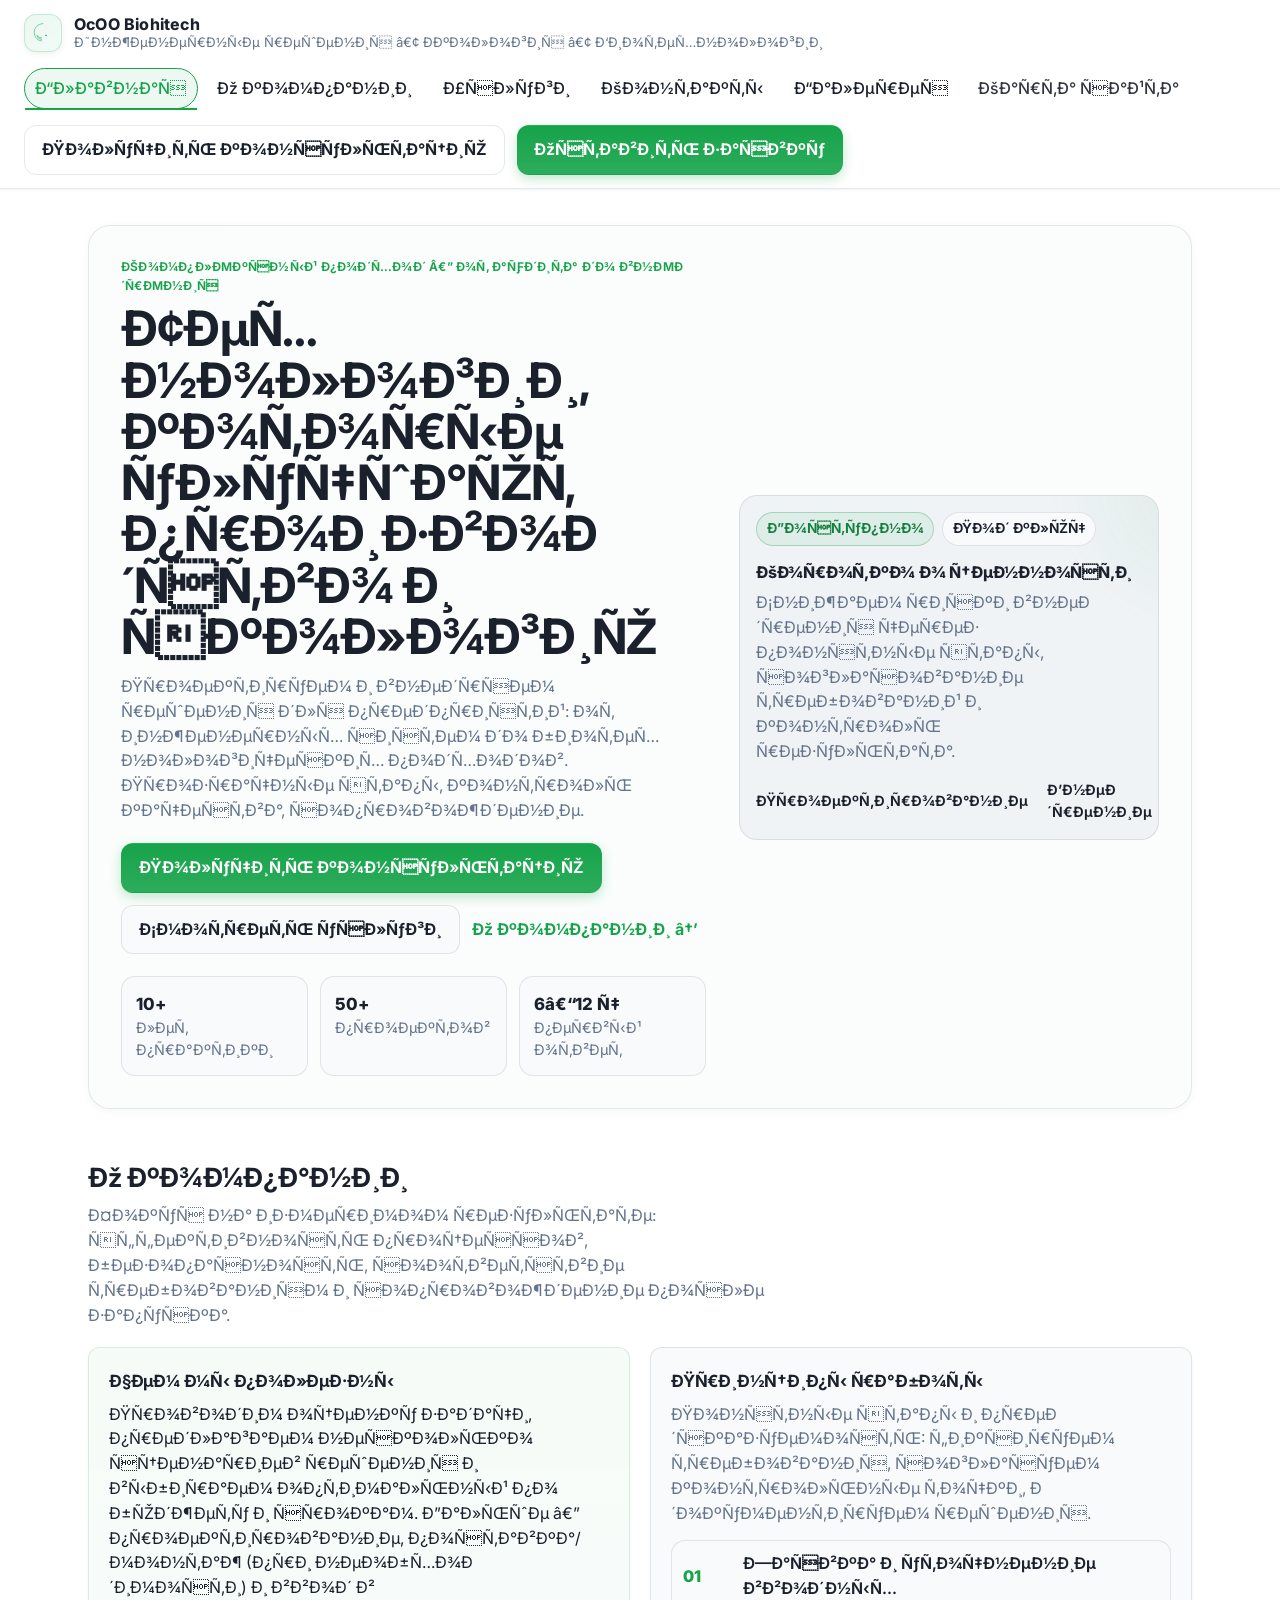
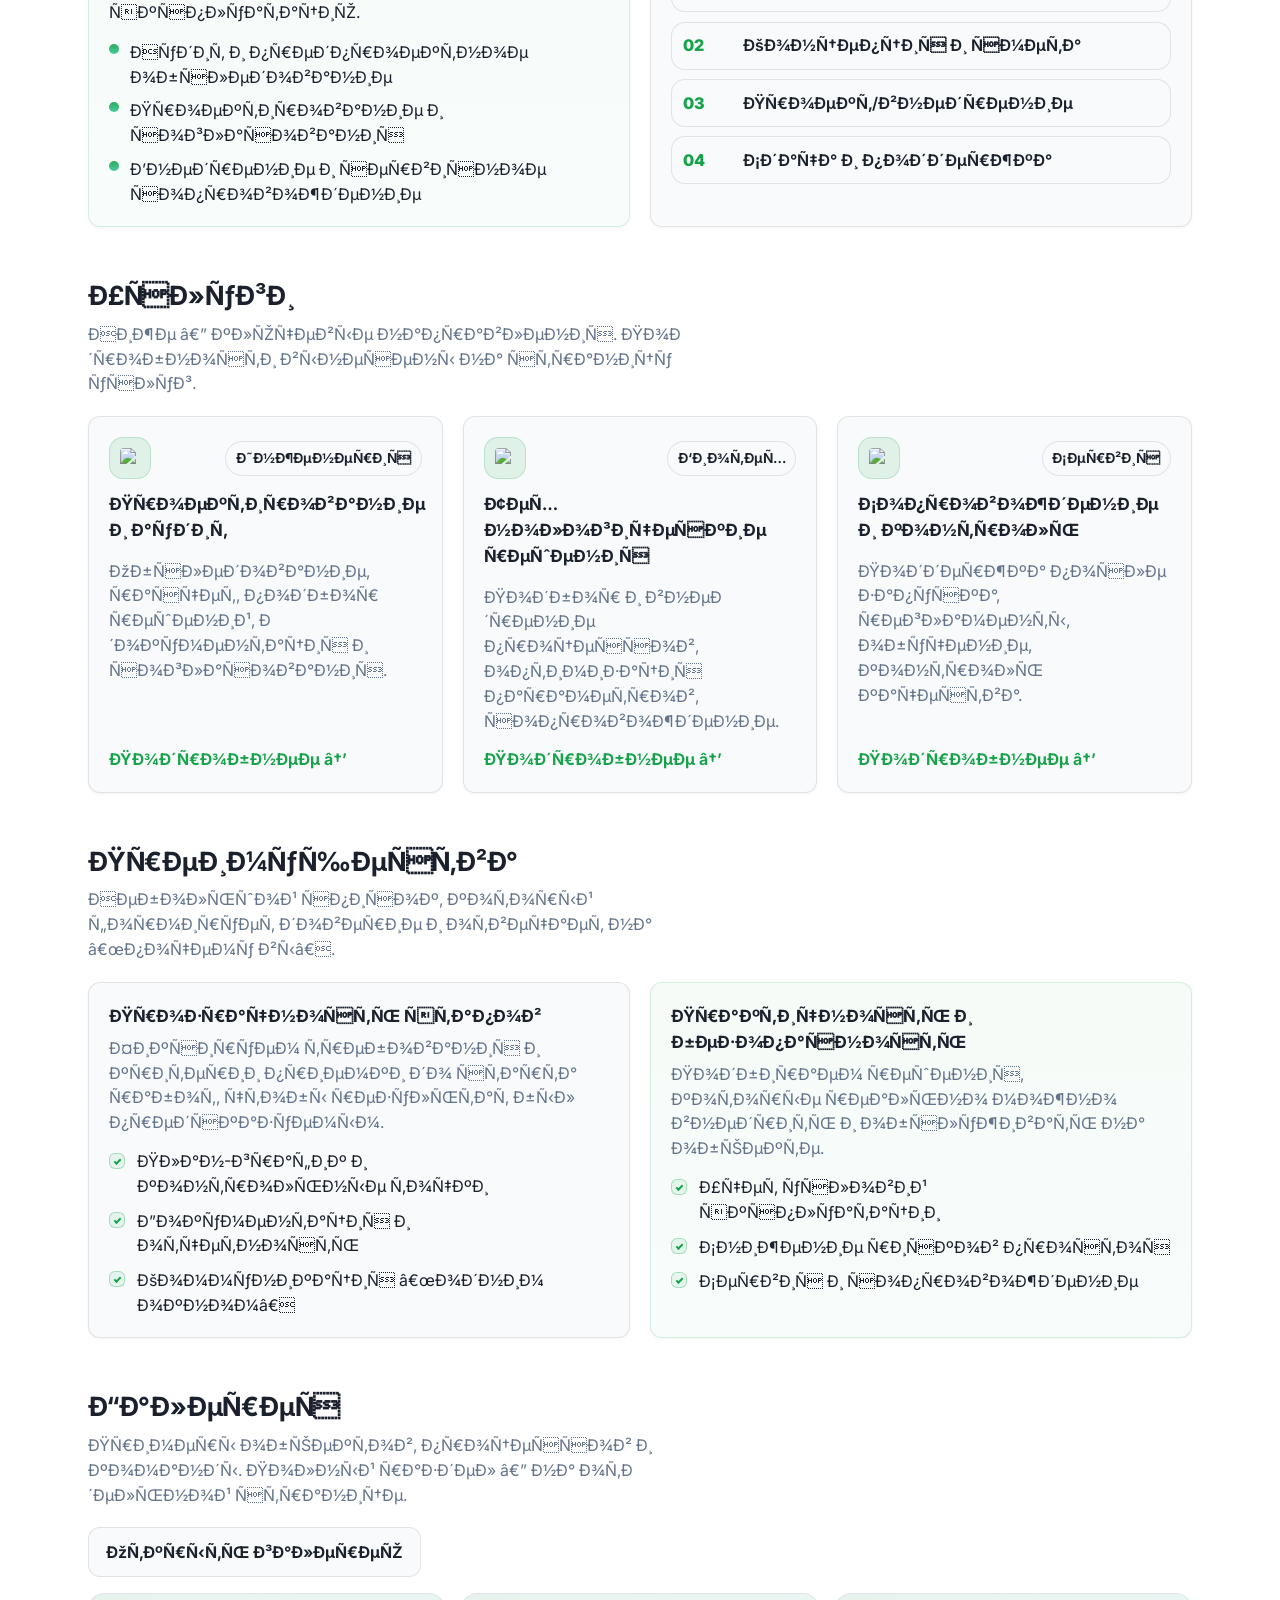
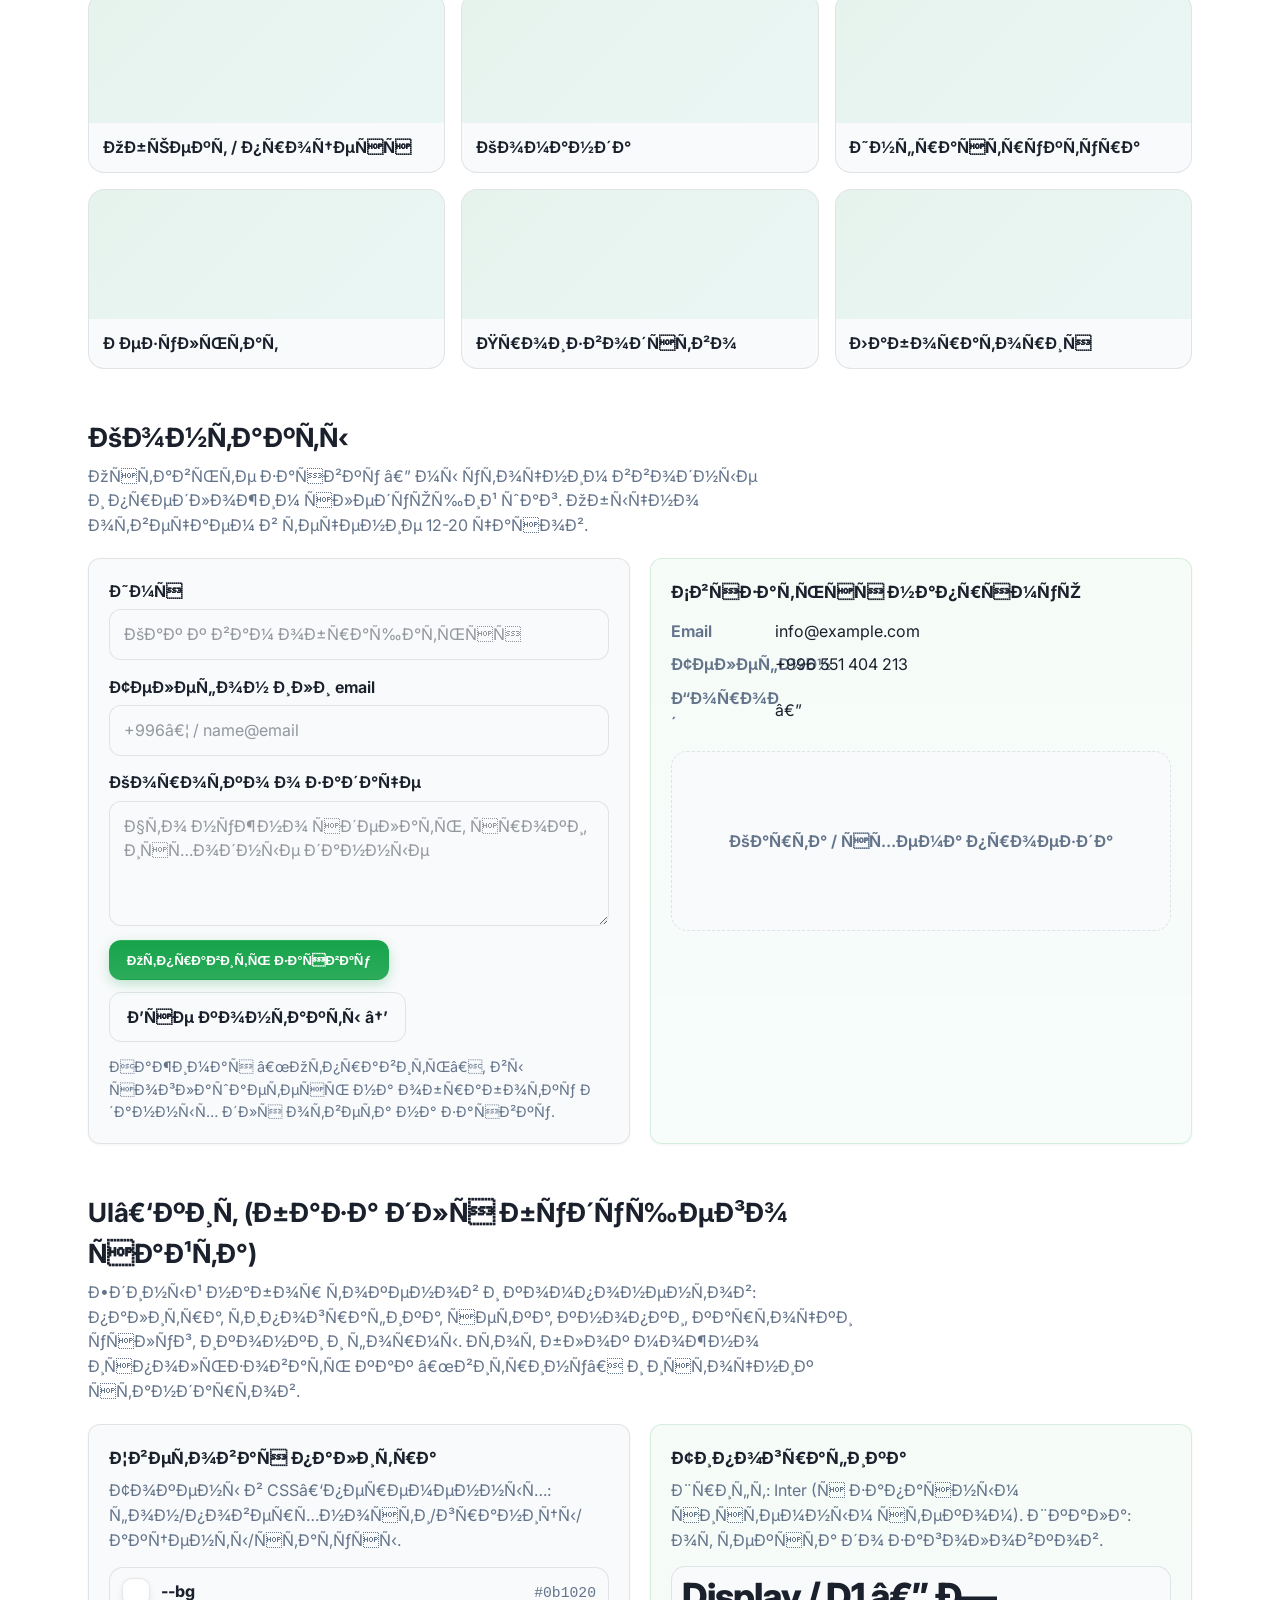
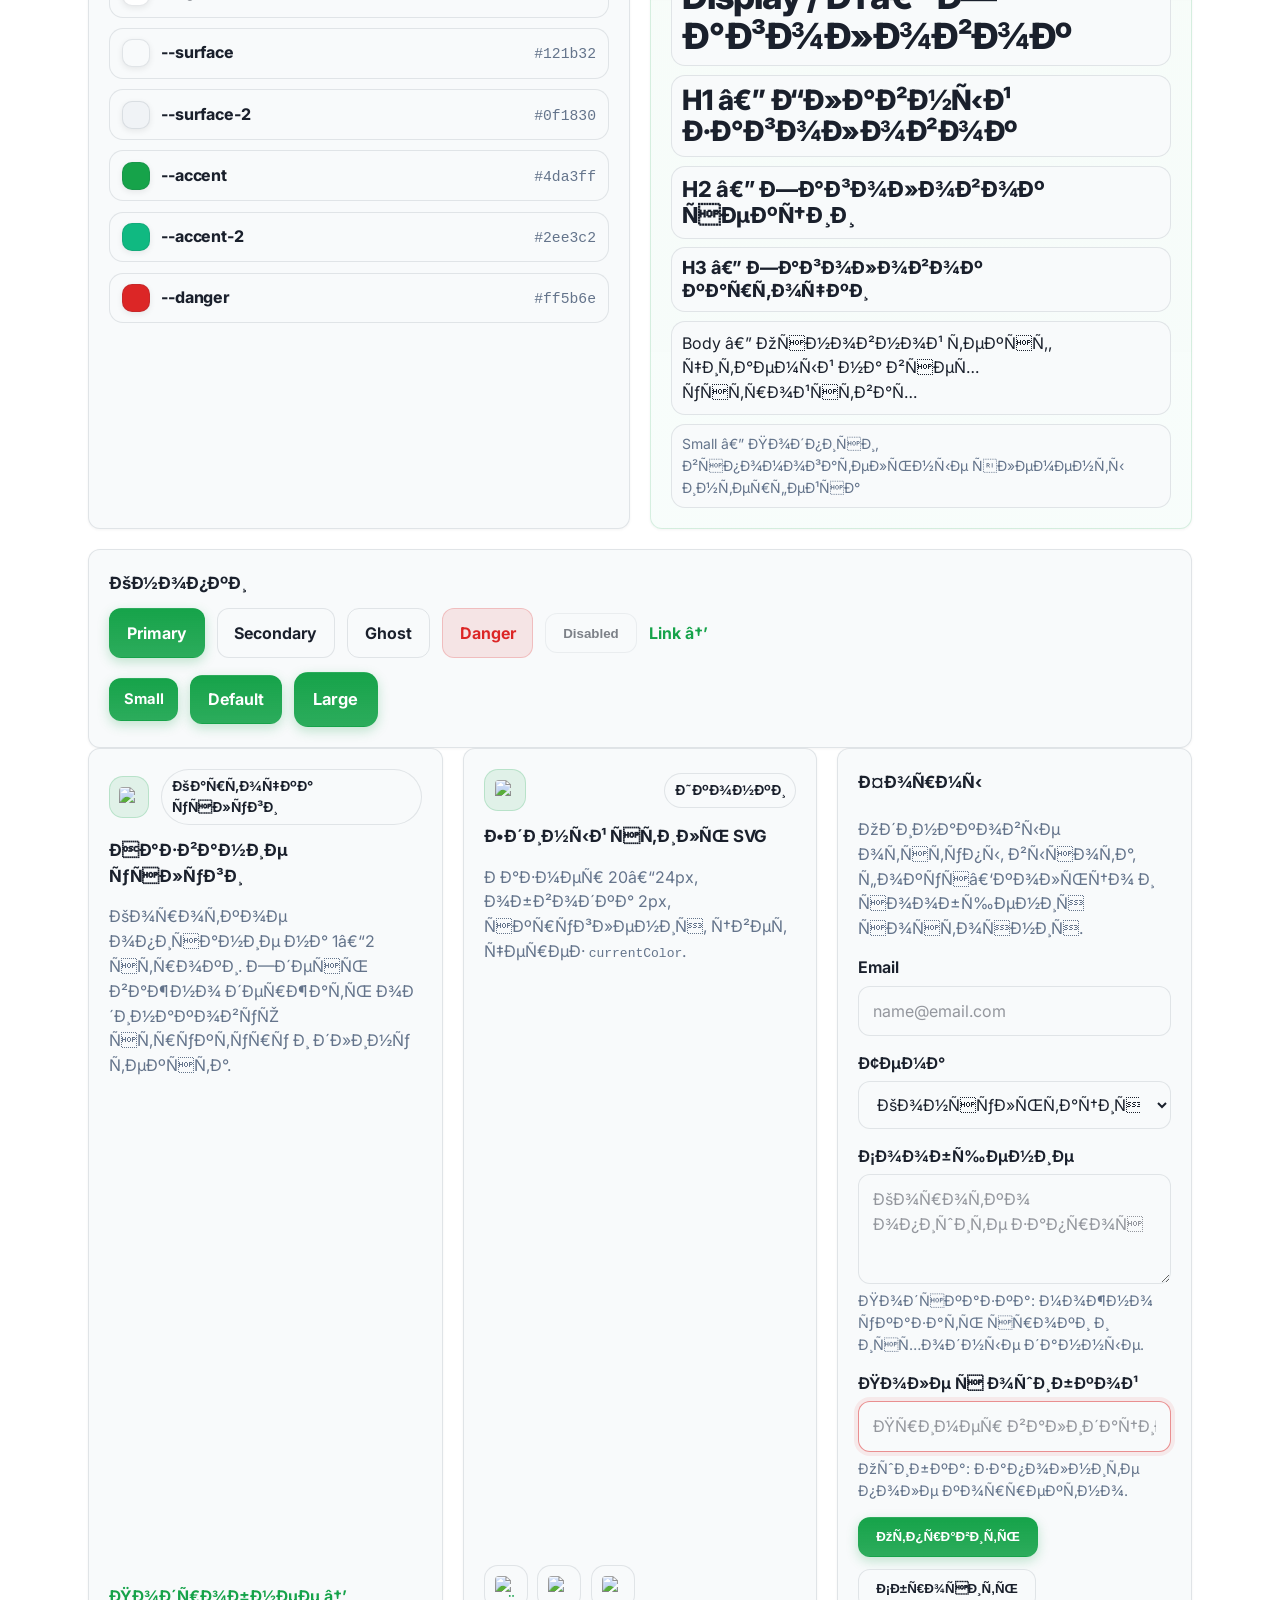
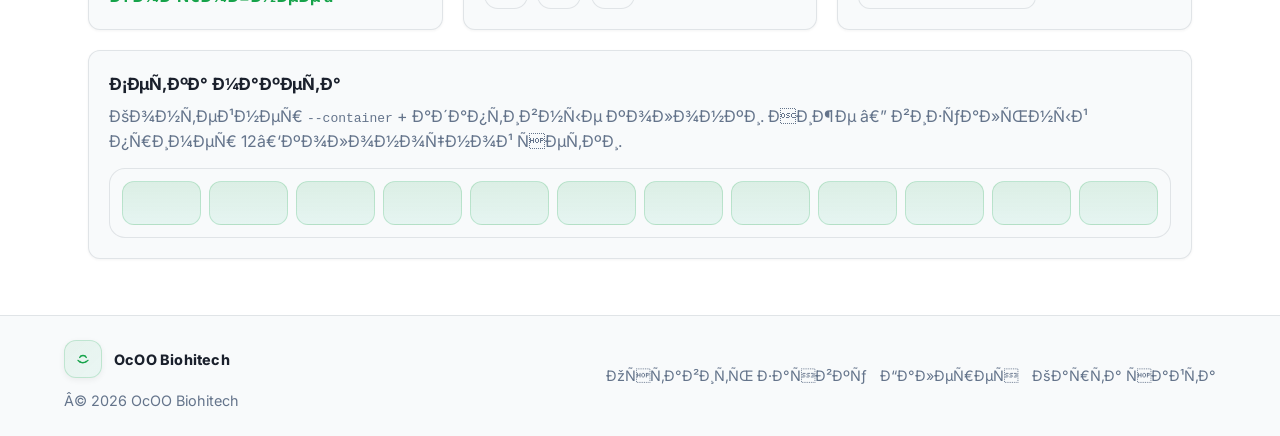
==== commit 7bf6c909: "day16" ====
--- a/index.html
+++ b/index.html
@@ -1,11 +1,16 @@
 <!DOCTYPE html>
 <html lang="ru">
 <head>
-  <meta charset="UTF-8">
+  <meta charset="U TF-8">
   <meta name="viewport" content="width=device-width, initial-scale=1.0">
+  <meta name="description" content="OcOO Biohitech — инженерные решения, экология и биотехнологии. Проектирование, внедрение и сопровождение.">
+  <meta name="theme-color" content="#16a34a">
   <title>OcOO Biohitech — Главная</title>
+  
+  <!-- Performance optimization -->
   <link rel="preconnect" href="https://fonts.googleapis.com">
   <link rel="preconnect" href="https://fonts.gstatic.com" crossorigin>
+  <link rel="dns-prefetch" href="https://example.com">
   <link href="https://fonts.googleapis.com/css2?family=Inter:wght@400;500;600;650;700;760;800&display=swap" rel="stylesheet">
   <link rel="stylesheet" href="assets/css/main.css">
 </head>
@@ -14,12 +19,11 @@
     <div class="header-left">
       <a class="brand" href="index.html" aria-label="OcOO Biohitech — на главную">
         <span class="brand-mark" aria-hidden="true">
-          <!-- Временная марка: замените на ваш файл Photo_2026-04-07_17-21-18.jpg при добавлении в проект -->
-          <svg viewBox="0 0 40 40" fill="none" xmlns="C:\Users\User\Desktop\DD\Новая папка\Photo_2026-04-07_17-21-18.jpg">
-            <path d="M20 3C11.163 3 4 10.163 4 19c0 7.373 4.98 13.58 11.77 15.448.86.237 1.173-.373 1.173-.83 0-.41-.016-1.496-.025-2.937-4.79 1.04-5.8-2.308-5.8-2.308-.783-1.99-1.914-2.52-1.914-2.52-1.565-1.071.118-1.05.118-1.05 1.73.122 2.64 1.777 2.64 1.777 1.538 2.635 4.035 1.874 5.02 1.433.155-1.114.602-1.875 1.095-2.306-3.823-.436-7.843-1.911-7.843-8.51 0-1.881.672-3.42 1.776-4.624-.178-.437-.77-2.194.168-4.574 0 0 1.448-.464 4.743 1.768A16.46 16.46 0 0 1 20 10.314c1.47.007 2.95.198 4.33.582 3.293-2.232 4.738-1.768 4.738-1.768.94 2.38.348 4.137.17 4.574 1.106 1.205 1.774 2.743 1.774 4.624 0 6.615-4.026 8.07-7.86 8.497.62.535 1.173 1.59 1.173 3.205 0 2.314-.021 4.18-.021 4.75 0 .46.309 1.075 1.183.828C31.025 32.573 36 26.37 36 19c0-8.837-7.163-16-16-16Z" opacity=".0"/>
-            <path d="M11 22.5c3.8 5.7 13 5.7 18 0" stroke="currentColor" stroke-width="2.5" stroke-linecap="round"/>
-            <path d="M14 17.2c.9-2.3 2.9-3.6 6-3.6s5.1 1.3 6 3.6" stroke="currentColor" stroke-width="2.5" stroke-linecap="round"/>
-            <circle cx="14.5" cy="24.5" r="1.5" fill="currentColor"/>
+          <svg viewBox="0 0 40 40" fill="none" xmlns="https://example.com/Photo_2026-04-07_17-21-18.jpg">
+            <path d="M20 3C11.163 3 4 10.163 4 19c0 7.373 4.98 13.58 11.77 15.448.86.237 1.173-.373 1.173-.83 0-.41-.016-1.496-.025-2.937-4.79 1.04-5.8-2.308-5.8-2.308-.783-1.99-1.914-2.52-1.914-2.52-1.565-1.071.118-1.05.118-1.05 1.73.122 2.64 1.777 2.64 1.777 1.538 2.635 4.035 1.874 5.02 1.433.155-1.1１4.602-１．８７５ １．０９５-２．３０６-３．８２３-.４３６-７．８４３-１．９１１-７．８４３-８．５１ ０-１．８８１．６７２-３．４２ １．７７６-４．６２４-.１７８-.４３７-.７７-２．１９４．１６８-４．５７４ ０ ０ １．４４８-.４６４ ４．７４３ １．７６８A１６．４６ １６．４６ ０ ０ １ ２０ １０．３１４c１．４７．００７ ２．９５．１９８ ４．３３．５８２ ３．２９３-２．２３２ ４．７３８-１．７６８ ４．７３８-１．７６８．９４ ２．３８．３４８ ４．１３７．１７ ４．５７４ １．１０６ １．２０５ １．７７４ ２．７４３ ₁٫₇₇₄ ₍₄₎₀₂₄ ₍₀₎₆₁₅₋₄₀₂₆ ₍₈₎₀₇₋₇․₈₆ ₍₈₎₄₉₇ ₍₀₎₁₂₂ ₍₁₎₁₂₂ ₍₁₎₁₂₂ ₍₁₎₁₂₂ ₍₁₎₁₂₂ ₍₁₎₁₂₂ ₍₁₎₁₂₂ ₍₁₎₁₂₂ ₍₁₎₁₂₂ ₍₁₎₁₂₂ ₍₁₎₁₂₂ ₍₁₎₁₂₂ ₍₁₎₁₂₂ ₍₁₎₁二线城市
+            <path d="M¹¹ º²²·⁵c³·⁸ º⁵·⁷ º¹³ º⁵·⁷ º¹⁸ º⁰" stroke="currentColor" stroke-width="²·⁵" stroke-linecap="round"/>
+            <path d="M¹⁴ º¹⁷·²c·⁹ -²·³ ·⁹ -³·⁶ ·⁶ -³·⁶s⁵·¹ º¹·³ ·⁶ º³·⁶" stroke="currentColor" stroke-width="²·⁵" stroke-linecap="round"/>
+            <circle cx="¹⁴·⁵" cy="²⁴·⁵" r="¹·⁵" fill="currentColor"/>
             <circle cx="25.5" cy="24.5" r="1.5" fill="currentColor"/>
           </svg>
         </span>
@@ -433,6 +437,5 @@
     </div>
   </footer>
   <script src="assets/js/main.js" defer></script>
-  <script src="assets/js/script.js" defer></script>
 </body>
 </html>
--- a/assets/css/main.css
+++ b/assets/css/main.css
@@ -150,8 +150,9 @@
 
 .nav a:hover {
   color: var(--accent);
-  border-color: var(--border);
-  background: var(--surface);
+  border-color: var(--accent);
+  background: transparent;
+  box-shadow: inset 0 0 0 2px var(--accent);
 }
 
 .nav a[aria-current="page"] {
@@ -1173,7 +1174,7 @@
 }
 
 .nav a:hover::after {
-  width: 60%;
+  width: 0;
 }
 
 .nav a[aria-current="page"]::after {
